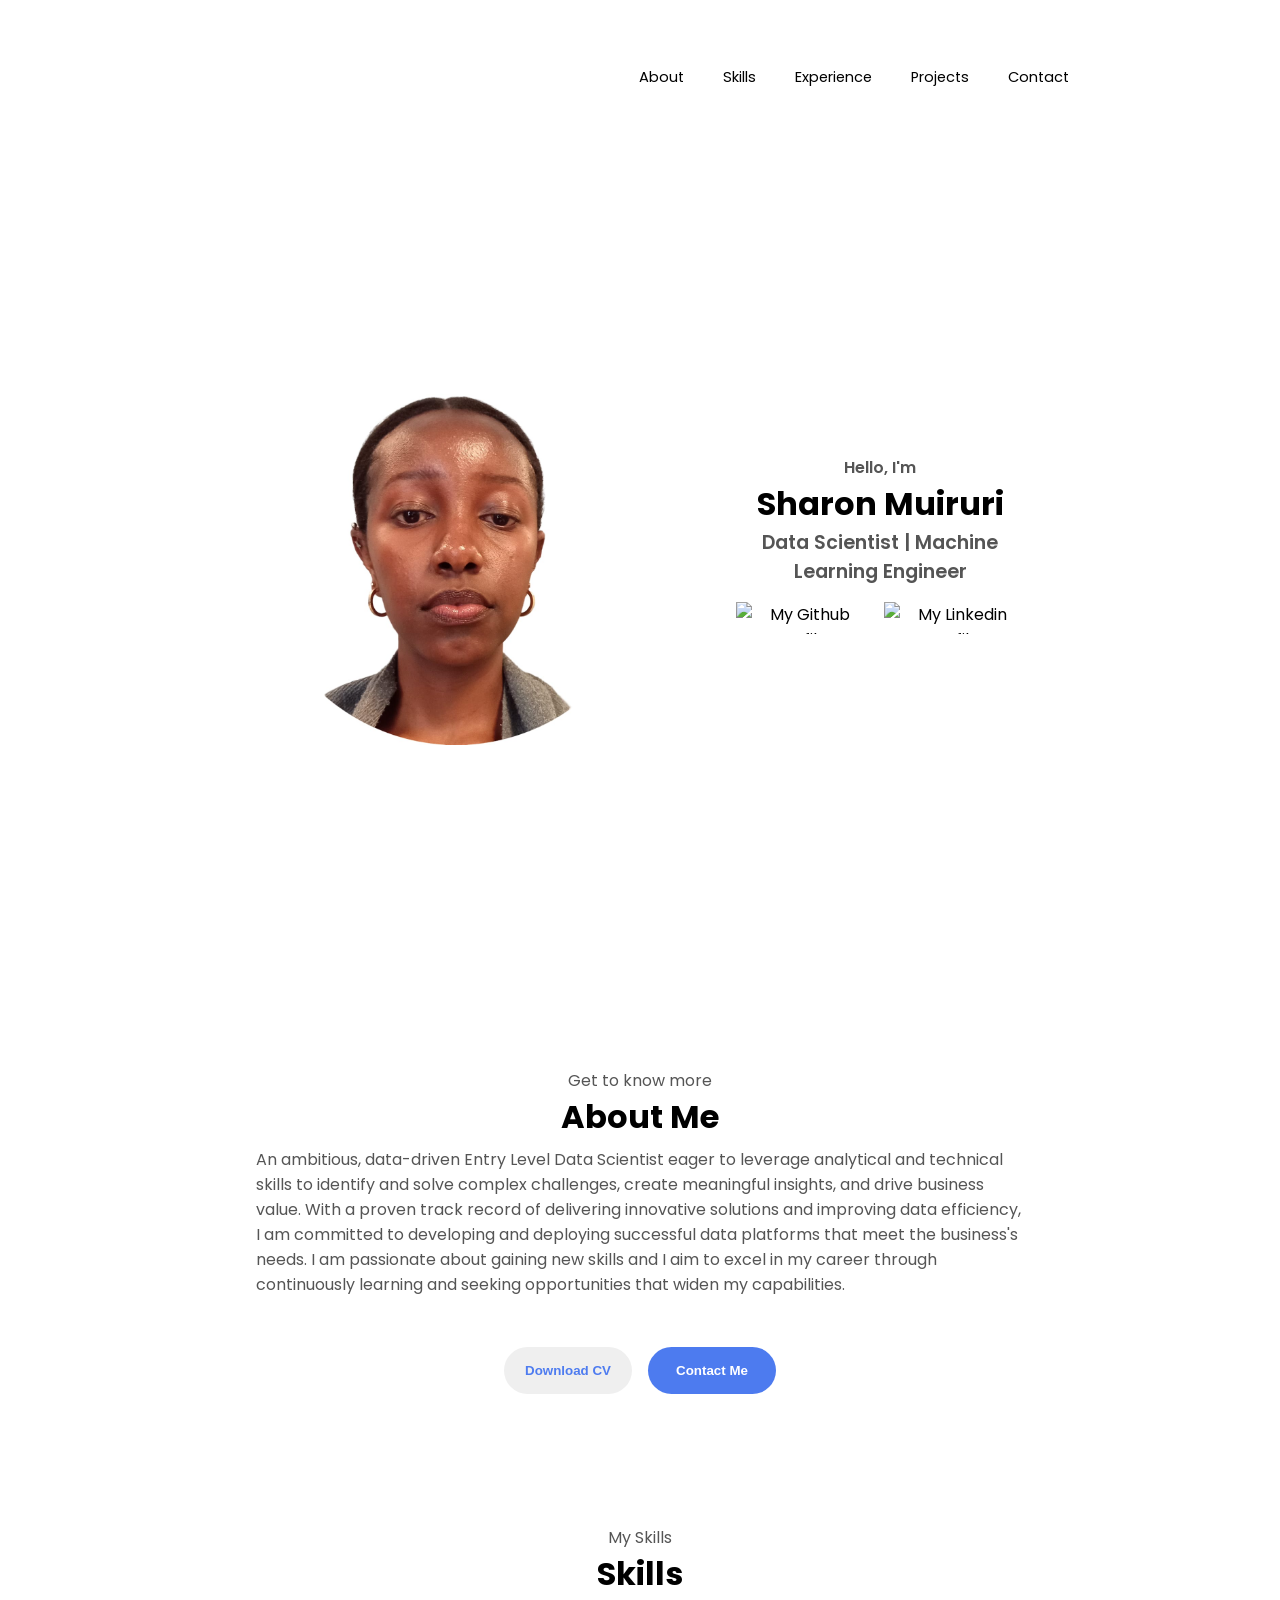
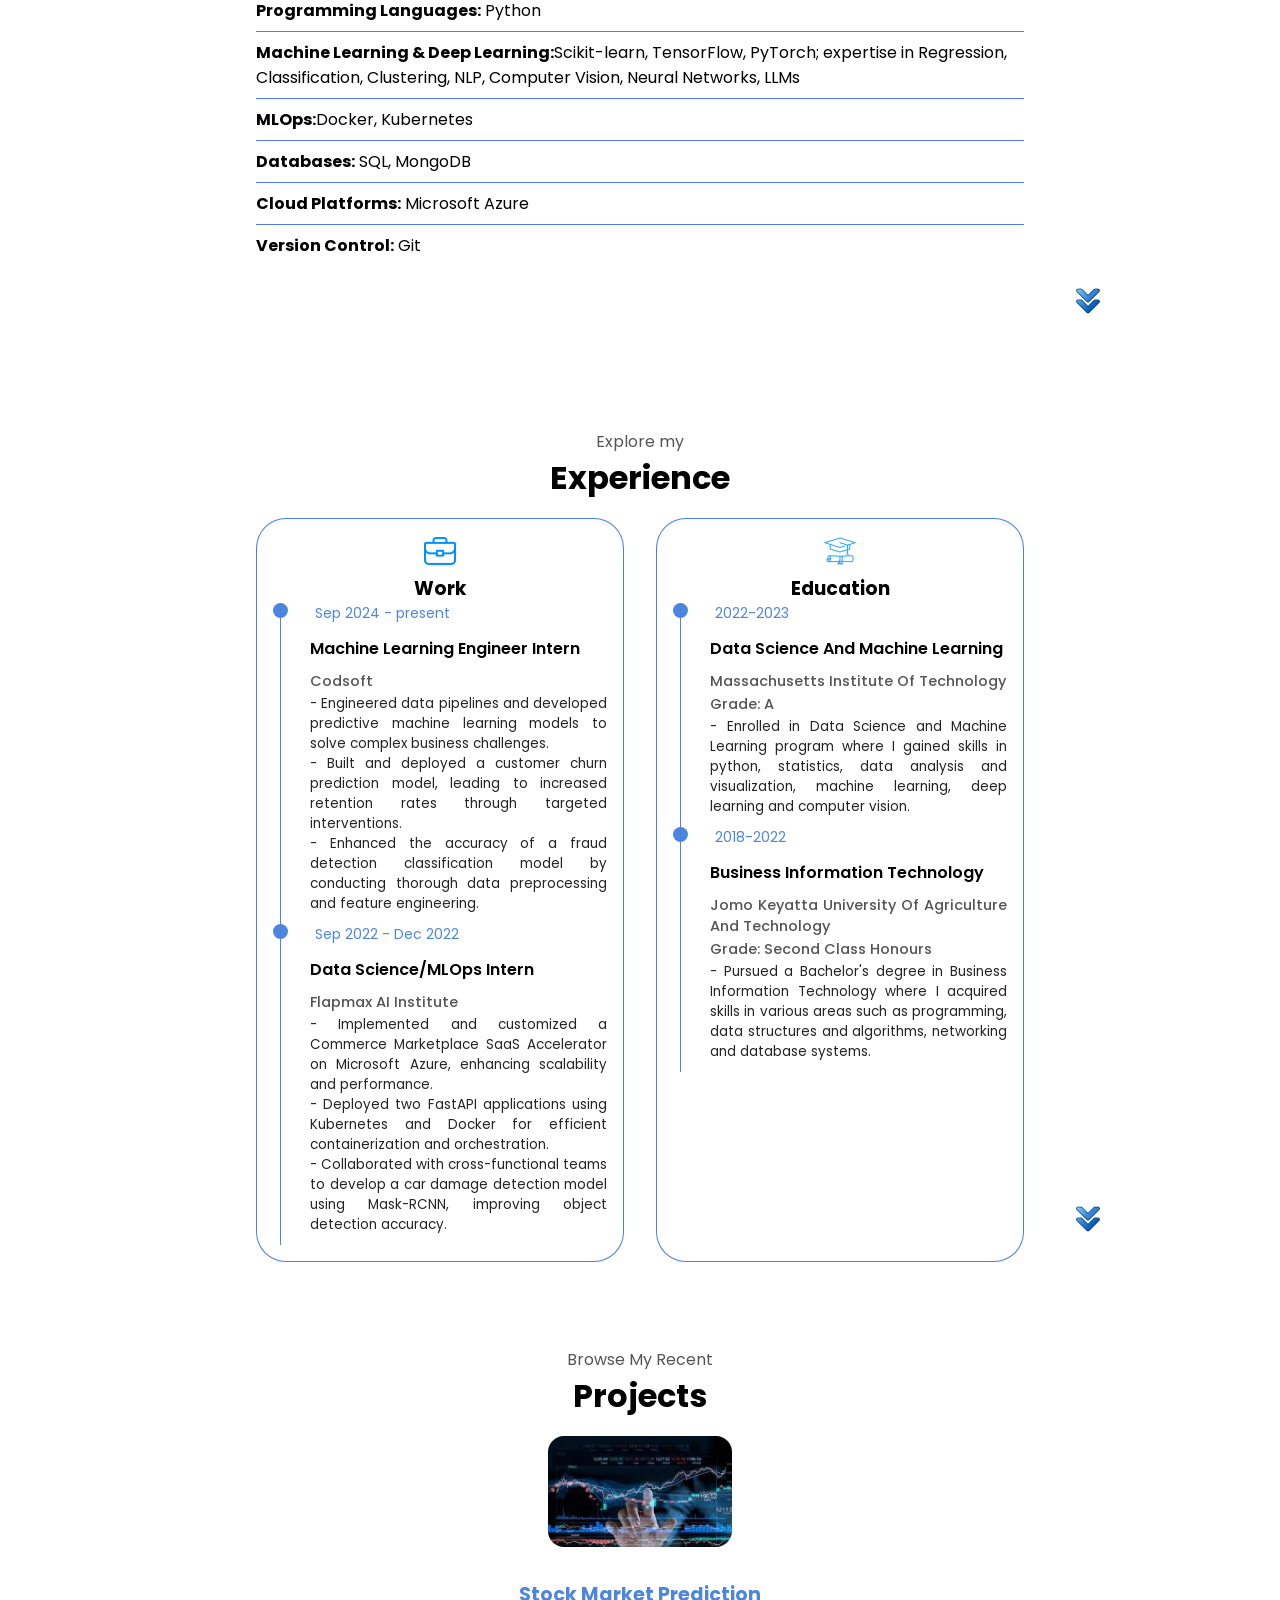
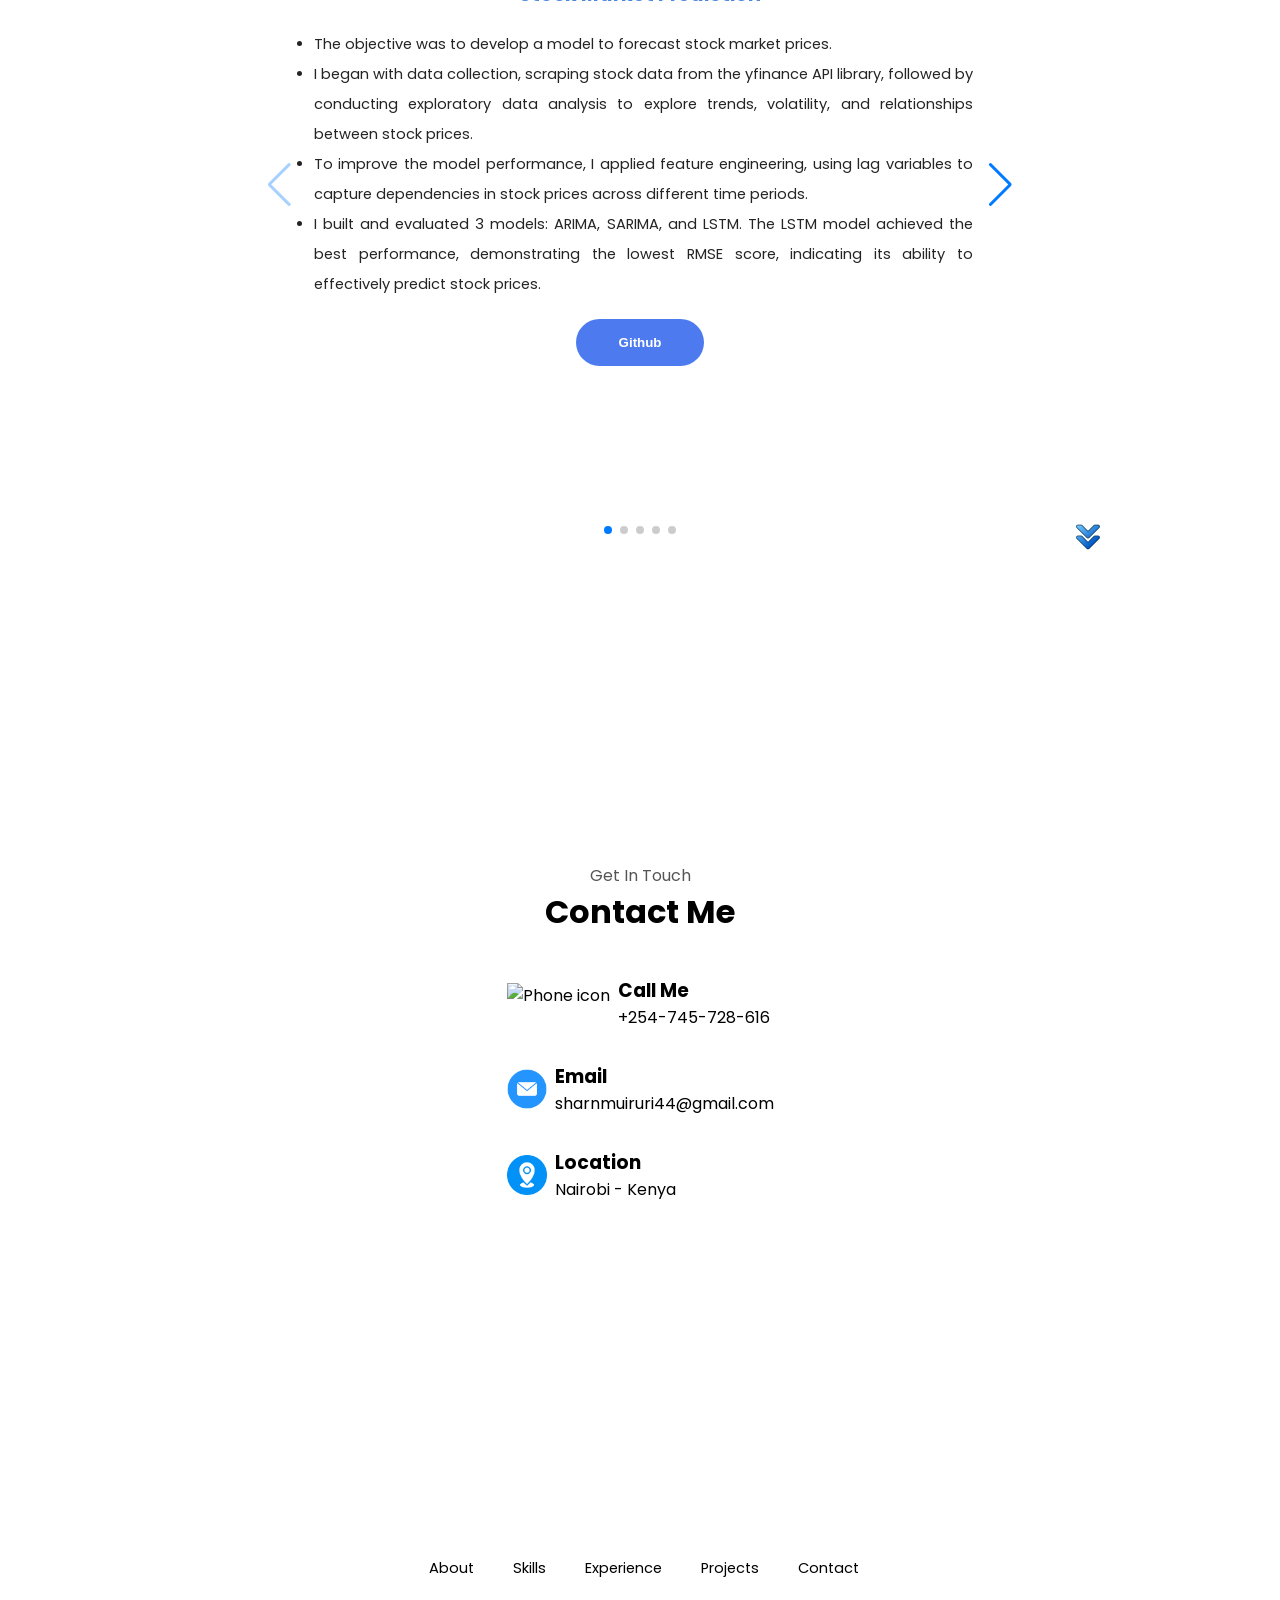
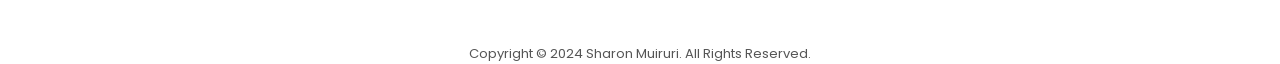
==== index.html @ 99e06bab "update index.html" ====
<!DOCTYPE html>
<html lang="en">
<head>
    <meta charset="UTF-8" />
    <meta http-equiv="X-UA-Compatible" content="IE=edge" />
    <meta name="viewport" content="width=device-width, initial-scale=1.0" />
    <title>Sharon's Portfolio Website</title>
    <link rel="stylesheet" href="css/style.css" />
    <link rel="stylesheet" href="css/mediaqueries.css" />
    <!-- Swiper css -->
    <link rel="stylesheet" href="https://cdn.jsdelivr.net/npm/swiper@11/swiper-bundle.min.css"/>

</head>
<body>

    <!-- DESKTOP NAV -->
    <nav id="desktop-nav">
        <div class="logo"></div>
        <div>
            <ul class="nav-links">
               <li><a href="#about">About</a></li>
               <li><a href="#skills">Skills</a></li>
               <li><a href="#experience">Experience</a></li>
               <li><a href="#projects">Projects</a></li>
               <li><a href="#contact">Contact</a></li>
            </ul>
        </div>
    </nav>

    <!-- HAMBURGER NAV -->
    <nav id="hamburger-nav">
        <div class="logo"></div>
        <div class="hamburger-menu">
            <div class="hamburger-icon" onclick="toggleMenu()">
                <span></span>
                <span></span>
                <span></span>
            </div>
            <div class="menu-links">
                <li><a href="#about" onclick="toggleMenu()">About</a></li>
               <li><a href="#skills" onclick="toggleMenu()">Skills</a></li>
               <li><a href="#experience" onclick="toggleMenu()">Experience</a></li>
               <li><a href="#projects" onclick="toggleMenu()">Projects</a></li>
               <li><a href="#contact" onclick="toggleMenu()">Contact</a></li>
            </div>
        </div>
    </nav>

    <!-- PROFILE SECTION -->
    <section id="profile">
        <div class="section__pic-container">
            <img src="./assets/profile3.jpeg" alt="Sharon Muiruri profile picture "/>
        </div>
        <div class="section__text">
            <p class="section__text__p1">Hello, I'm</p>
            <h1 class="title">Sharon Muiruri</h1>
            <p class="section__text__p2">Data Scientist | Machine Learning Engineer</p>
            <!-- <div class="btn-container">
                <button class="btn btn-color-2"
                 onclick="window.open('./assets/Sharon Muiruri CV.pdf')">
                Download CV
                </button>
                <button class="btn btn-color-1"
                onclick="location.href='./#contact'">
                Contact Me
                </button> -->
            <!-- </div> -->
            <div id="socials-container">
                <img
                src="./assets/github3.png" alt="My Github Profile"
                class="icon"
                onclick="location.href='https://github.com/swariara'"/>
                <img
                src="./assets/linkedin3.png" alt="My Linkedin Profile"
                class="icon"
                onclick="location.href='https://linkedin.com/in/sharon-muiruri'"/>
            </div>
        </div>

    </section>

    <!-- ABOUT SECTION -->
    <section id="about">
        <p class="section__text__p1">Get to know more</p>
        <h1 class="title">About Me</h1>
        <div class="section-container">
            <div class="about-details-container"> 
                    <div class="text-container">
                       <p>
                        An ambitious, data-driven Entry Level Data Scientist eager to leverage analytical and technical skills to identify and solve complex challenges, create meaningful insights, and drive business value. With a proven track record of delivering innovative solutions and improving data efficiency, I am committed to developing and deploying successful data platforms that meet the business's needs. I am passionate about gaining new skills and I aim to excel in my career through continuously learning and seeking opportunities that widen my capabilities.
                       </p>
                    </div>
                    <br>
                    <br>
                    <div class="btn-container">
                        <button class="btn btn-color-2"
                         onclick="window.open('./assets/Sharon Muiruri Resume.pdf')">
                        Download CV
                        </button>
                        <button class="btn btn-color-1"
                        onclick="location.href='./#contact'">
                        Contact Me
                        </button>  
                </div>
            </div>  
        </div>       
    </section>
    <br>

    <!-- SKILLS SECTION -->
    <section id="skills">
        <p class="section__text__p1">My Skills</p>
        <h1 class="title">Skills</h1>
        <div class="skills container">
              <div class="row skills-content">
                <div class="col-lg-6">
                  <span class="skill"><b>Programming Languages:</b> Python</span>
                  <hr>
                  <span class="skill"><b>Machine Learning & Deep Learning:</b>Scikit-learn, TensorFlow, PyTorch; expertise in Regression, Classification, Clustering, NLP, Computer Vision, Neural Networks, LLMs</span>
                  <hr>
                  <span class="skill"><b>MLOps:</b>Docker, Kubernetes</span>
                  <hr>
                  <span class="skill"><b>Databases:</b> SQL, MongoDB</span>
                  <hr>
                  <span class="skill"><b>Cloud Platforms:</b> Microsoft Azure</span>
                  <hr>
                  <span class="skill"><b>Version Control:</b> Git</span>
                </div>
              </div>
          </div>
          <img src="./assets/arrow.png" alt="Arrow Icon" class="icon arrow" onclick="location.href='./#experience'"/>
    </section>

    <!-- EXPERIENCE SECTION -->
    <section id="experience">
        <p class="section__text__p1">Explore my</p>
        <h1 class="title">Experience</h1>
        <div class="experience-details-container">
            <div class="about-containers">
                  <!-- EXPERIENCE -->
                <div class="details-container">
                    <img src="./assets/experience.png" alt="Experience icon" class="icon"/>
                    <h3>Work<h3>
                        <div class="timeline">
                            <!-- timeline item -->
                            <div class="timeline-item">
                                <div class="circle-dot"></div>
                                <h3 class="timeline-date">
                                    <i class="fa fa-calendar"></i>Sep 2024 - present
                                </h3>
                                <h4 class="timeline-title">Machine Learning Engineer Intern</h4>
                                <h4 class="timeline__subtitle">Codsoft</h4>    
                                <p class="timeline-text">
                                    - Engineered data pipelines and developed predictive machine learning models to solve complex business challenges. <br>
                                    - Built and deployed a customer churn prediction model, leading to increased retention rates through targeted interventions. <br> 
                                    - Enhanced the accuracy of a fraud detection classification model by conducting thorough data preprocessing and feature engineering.
                                </p>
                            </div>
                        </div> 
                        <div class="timeline">
                            <!-- timeline item -->
                            <div class="timeline-item">
                                <div class="circle-dot"></div>
                                <h3 class="timeline-date">
                                    <i class="fa fa-calendar"></i>Sep 2022 - Dec 2022
                                </h3>
                                <h4 class="timeline-title">Data Science/MLOps Intern</h4>
                                <h4 class="timeline__subtitle">Flapmax AI Institute</h4>
                                <p class="timeline-text">
                                    - Implemented and customized a Commerce Marketplace SaaS Accelerator on Microsoft Azure, enhancing scalability and performance. <br>
                                    - Deployed two FastAPI applications using Kubernetes and Docker for efficient containerization and orchestration. <br>
                                    - Collaborated with cross-functional teams to develop a car damage detection model using Mask-RCNN, improving object detection accuracy.
                                </p>
                            </div>
                        </div>    
                    </div>  

                        <!-- EDUCATION -->
                    <div class="details-container">
                        <img src="./assets/education.png" alt="Education icon" class="icon"/>
                        <h3>Education</h3>
                        <div class="timeline">
                           <!-- timeline item -->
                            <div class="timeline-item">
                                <div class="circle-dot"></div>
                                <h3 class="timeline-date">
                                    <i class="fa fa-calendar"></i>2022-2023
                                </h3>
                                <h4 class="timeline-title">Data Science and Machine Learning</h4>
                                <h4 class="timeline__subtitle">Massachusetts Institute of Technology</h4>
                                <h4 class="timeline__subtitle">Grade: A</h4>
                                <p class="timeline-text">
                                   - Enrolled in Data Science and Machine Learning program where I gained skills in python, statistics, data analysis and visualization, machine learning, deep learning and computer vision.                                                               
                                </p>
                            </div>
                            <!-- timeline item -->
                           <div class="timeline-item">
                               <div class="circle-dot"></div>
                               <h3 class="timeline-date">
                                   <i class="fa fa-calendar"></i>2018-2022
                               </h3>
                               <h4 class="timeline-title">Business Information Technology</h4>
                               <h4 class="timeline__subtitle">Jomo Keyatta University of Agriculture and Technology</h4>
                               <h4 class="timeline__subtitle">Grade: Second Class Honours</h4>
                               <p class="timeline-text">
                                  - Pursued a Bachelor's degree in Business Information Technology where I acquired skills in various areas such as programming, data structures and algorithms, networking and database systems.                                         
                               </p>
                           </div>           
                       </div>
                   </div>
               </div>
        <img src="./assets/arrow.png" alt="Arrow Icon" class="icon arrow" onclick="location.href='./#projects'"/>
    </section>

    <!-- PROJECTS SECTION -->
    <section id="projects">
        <p class="section__text__p1">Browse My Recent</p>
        <h1 class="title">Projects</h1>
        <!-- Swiper -->
        <div class="swiper mySwiper">
            <div class="swiper-wrapper">
                <!-- Project 1 Slide -->
                <div class="swiper-slide">
                    <img src="./assets/project-1.jpeg" alt="Stock Market Prediction" class="project-img"/>
                    <h2 class="project-title">Stock Market Prediction</h2>
                    <ul class="padd-15">
                        <li>The objective was to develop a model to forecast stock market prices.</li>
                        <li>I began with data collection, scraping stock data from the yfinance API library, followed by conducting exploratory data analysis to explore trends, volatility, and relationships between stock prices.</li>
                        <li>To improve the model performance, I applied feature engineering, using lag variables to capture dependencies in stock prices across different time periods.</li>
                        <li>I built and evaluated 3 models: ARIMA, SARIMA, and LSTM. The LSTM model achieved the best performance, demonstrating the lowest RMSE score, indicating its ability to effectively predict stock prices.</li>
                    </ul>
                    
                    <div class="btn-container">
                        <button class="btn btn-color-1 project-btn" onclick="location.href='https://github.com/swariara/stock-market-forecasting'">Github</button>
                    </div>
                </div>

                <!-- Project 2 Slide -->
                <div class="swiper-slide">
                    <img src="./assets/project-2.jpeg" alt="Credit Card Default Prediction" class="project-img"/>
                    <h2 class="project-title">Credit Card Default Prediction</h2>
                    <ul class="padd-15">
                        <li>I developed a predictive model aimed at identifying customers likely to default on credit card payments, enabling the company to mitigate financial risks and enhance credit decision-making.</li>
                        <li>I cleaned, analyzed and preprocessed the data, then implemented SMOTE to balance the dataset and ensure robust model performance. </li>
                        <li>Built and evaluated five classification models: Logistic Regression, Decision Trees, Random Forest, XGBoost and Gradient Boosting, with Random Forest achieving the highest ROC AUC score.</li>
                        <li>The model not only improved the company's ability to proactively manage credit risk but also enhanced its ability to tailor customer outreach and optimize collection strategies.</li>
                    </ul>
                    
                    <div class="btn-container">
                        <button class="btn btn-color-1 project-btn" onclick="location.href='https://github.com/swariara/credit-card-default-prediction'">Github</button>
                    </div>
                </div>

                <!-- Project 3 Slide -->
                <div class="swiper-slide">
                    <img src="./assets/project-5.jpg" alt="Customer Reviews Analysis" class="project-img"/>
                    <h2 class="project-title">Customer Reviews Analysis</h2>
                    <ul class="padd-15">
                        <li>The aim of the project was to analyze reviews provided by British Airways customers and present insights that would influence decisions and make a tangible impact on the business.</li>
                        <li>I scraped the data from Skytrax then cleaned it, and conducted extensive analysis to understand the customers' feelings, needs and feedback. </li>
                        <li>Performed sentiment analysis and built a wordcloud to provide some insight into the content of the reviews.</li>
                        
                    </ul>
                    
                    <div class="btn-container">
                        <button class="btn btn-color-1 project-btn" onclick="location.href='https://github.com/swariara/BA-customer-reviews-analysis'">Github</button>
                        <button class="btn btn-color-1 powerpoint-btn" onclick="location.href='https://docs.google.com/presentation/d/1-ZDQMtWtkRu_gdx8vNp76J1edsoAXMWO/edit?usp=sharing&ouid=105911493654513342346&rtpof=true&sd=true'">Powerpoint</button>    
                    </div>
                </div>
    
                <!-- Project 4 Slide -->
                <div class="swiper-slide">
                    <img src="./assets/project-3.jpg" alt="Store Sales Forecasting" class="project-img"/>
                    <h2 class="project-title">Store Sales Forecasting</h2>
                    <ul class="padd-15">
                        <li>I developed a predictive model to forecast six weeks of daily sales for 1,115 Rossmann stores, providing the company with actionable insights for inventory management and sales optimization. </li>
                        <li>Leveraging Python libraries such as scikit-learn and pandas, I conducted comprehensive data analysis and modeling.</li>
                        <li>The data was preprocessed by imputing missing values and addressing outliers through Z-score treatment to enhance model accuracy.</li>
                        <li>I built and evaluated 4 regression models: Linear Regression, Stochastic Gradient Descent, Decision Trees, and Random Forest.The Random Forest model delivered the best performance</li>
                    </ul>
                    
                    <div class="btn-container">
                        <button class="btn btn-color-1 project-btn" onclick="location.href='https://github.com/swariara/store_sales_forecasting'">Github</button>
                    </div>
                </div>

                <!-- Project 5 Slide -->
                <div class="swiper-slide">
                    <img src="./assets/project-4.jpg" alt="Hotel Booking Cancellation Prediction" class="project-img"/>
                    <h2 class="project-title">Hotel Booking Cancellation Prediction</h2>
                    <ul class="padd-15">
                        <li>The objective of this project was to develop a predictive model to identify hotel bookings likely to be canceled in advance, enabling the formulation of more effective and profitable cancellation and refund policies.</li>
                        <li>I performed univariate and bivariate analysis to identify key factors influencing booking cancellations.</li>
                        <li>Built  and evaluated 4 classification models: Logistic Regression, Support Vector Machine, Decision Trees and Random Forest.The best performing model was the Random Forest with an accuracy score of 90%.</li>
                    </ul>
                  
                    <div class="btn-container">
                        <button class="btn btn-color-1 project-btn" onclick="location.href='https://github.com/swariara/hotel-booking-cancellation-prediction'">Github</button>
                    </div>
                </div>

            </div>
    
            <!-- Swiper Controls -->
            <div class="swiper-button-next"></div>
            <div class="swiper-button-prev"></div>
            <div class="swiper-pagination"></div>
        </div>
        <img src="./assets/arrow.png" alt="Arrow Icon" class="icon arrow" onclick="location.href='./#contact'"/>
    </section>
    

    <!-- CONTACT SECTION -->
    <section id="contact">
        <p class="section__text__p1">Get In Touch</p>
        <h1 class="title">Contact Me</h1>
        <div class="contact-info-upper-container">
            <div class="contact-info-container">
               <img src="./assets/phone3.png" 
               alt="Phone icon" 
               class="icon contact-icon"
               />
               
             <div>
                <h3 class="contact__title">Call Me</h3>
                <span class="contact__subtitle">+254-745-728-616</span>
            </div>
            </div>
            <div class="contact-info-container">
               <img src="./assets/email3.png" 
               alt="Email icon" 
               class="icon contact-icon"
               />
               <div>
                    <h3 class="contact__title">Email</h3>
                    <p><a href="mailto:sharnmuiruri44@gmail.com">sharnmuiruri44@gmail.com</a></p>
                </div>
            </div>
            <div class="contact-info-container">
               <img src="./assets/location3.png" 
               alt="Location icon" 
               class="icon contact-icon"
               />
               
             <div>
                <h3 class="contact__title">Location</h3>
                <span class="contact__subtitle">Nairobi - Kenya</span>
                </div>
            </div>

        </div>


    </section>
    <footer>
        <nav>
          <div class="nav-links-container">
            <ul class="nav-links">
                <li><a href="#about">About</a></li>
                <li><a href="#skills">Skills</a></li>
                <li><a href="#experience">Experience</a></li>
                <li><a href="#projects">Projects</a></li>
                <li><a href="#contact">Contact</a></li>
             </ul>
          </div>  
        </nav>
        <p>Copyright &#169; 2024 Sharon Muiruri. All Rights Reserved.</p>
    </footer>

    <!-- Swiper JS -->
    <script src="https://cdn.jsdelivr.net/npm/swiper@11/swiper-bundle.min.js"></script>

    <!-- Initialize Swiper -->
    <script>
        var swiper = new Swiper(".mySwiper", {
        cssMode: true,
        navigation: {
            nextEl: ".swiper-button-next",
            prevEl: ".swiper-button-prev",
        },
        pagination: {
            el: ".swiper-pagination",
        },
        mousewheel: true,
        keyboard: true,
        });
    </script>
    </body>
</html>
---- css/style.css ----
/* GENERAL */


@import url('https://fonts.googleapis.com/css2?family=Poppins:wght@300;400;500;600&display=swap');


*{
   box-sizing: border-box;
   margin: 0;
   padding: 0;
}

body {
    font-family: "Poppins", sans-serif;
    background-color: rgb(255, 255, 255);
}

html {
    scroll-behavior: smooth;
}

p{
   color: rgb(85,85,85); 
}

/* TRANSITION */

a,
.btn{
    transition: all 300ms ease;
}

/* DESKTOP NAV*/

nav,
.nav-links{
    display: flex;
}

nav{
    justify-content: space-around;
    align-items: center;
    height: 17vh;
}

.nav-links{
    gap: 2rem;
    list-style: none;
    font-size: 1.0rem;
}

a {
    color: black;
    text-decoration: none;
    text-decoration-color: white;
}

a:hover {
    color: rgba(70, 118, 239, 0.955);
    text-decoration: underline;
    text-underline-offset: 1rem;
    text-decoration-color: rgb(181, 181, 181);
}

.logo{
    font-size: 2rem;
}

logo:hover {
    cursor: default;
}

/*HAMBURGER MENU*/

#hamburger-nav {
    display: none;
}

.hamburger-menu {
    position: relative;
    display: inline-block;
}

.hamburger-icon {
    display: flex;
    flex-direction: column;
    justify-content: space-between;
    height: 24px;
    width: 30px;
    cursor: pointer;
}

.hamburger-icon span {
    width: 100%;
    height: 2px;
    background-color: black;
    transition: all 0.3 ease-in-out;
}

.menu-links {
    position: absolute;
    top: 100%;
    right: 0;
    background-color: white;
    width: fit-content;
    max-height: 0;
    overflow: hidden;
    transition: all 0.3 ease-in-out;
}

.menu-links a {
    display: block;
    padding: 10px;
    text-align: center;
    font-size: 1.5rem;
    color: black;
    text-decoration: none;
    transition: all 0.3 ease-in-out;
}

.menu-links li {
    list-style: none;
}

.menu-links.open {
    max-height: 300px;
}

.hamburger-icon.open span:first-child {
    transform: rotate(45deg) translate(10px, 5px);
}

.hamburger-icon.open span:nth-child(2) {
    opacity: 0;
}

.hamburger-icon.open span:last-child {
    transform: rotate(-45deg) translate(10px, -5px);
}

.hamburger-icon span:first-child {
    transform: none;
}

.hamburger-icon span:first-child {
    opacity: 1;
}

.hamburger-icon span:first-child {
    transform: none;
}

/* SECTIONS */

section {
    padding-top: 8vh;
    height: 102vh;
    margin: 0 16rem;
    box-sizing: border-box;
    min-height: fit-content;
    /* max-width: 940px; */
    padding-bottom: 4vh;
}

.section-container {
    display: flex;
}

/* PROFILE SECTION*/

#profile {
    display: flex;
    justify-content: center;
    gap: 5rem;
    height: 80vh;
}

.section__pic-container {
    display: flex;
    height: 400px;
    width: 400px;
    margin: auto 0;
}

.section__text {
    align-self: center;
    text-align: center;
}

.section__text p {
    font-weight: 600;
}

.section__text__p1 {
    text-align: center;
}

.section__text__p2 {
    font-size: 1.2rem;
    margin-bottom: 1rem;
}

.title {
    font-size: 2rem;
    text-align: center;
}

#socials-container {
    display: flex;
    justify-content: center;
    margin-top: 1rem;
    gap: 1rem;
}

/* ICON */

.icon {
    cursor: pointer;
    height: 2rem;;
}

/* BUTTONS */

.btn-container {
    display: flex;
    justify-content: center;
    gap: 1rem;
}

.btn {
    font-weight: 600;
    transition: all 300ms ease;
    padding: 1rem;
    width: 8rem;
    border-radius: 2rem;
}

.btn-color-1, 
.btn-color-2 {
    border: rgba(70, 118, 239, 0.955);
}

.btn-color-1:hover, 
.btn-color-2:hover {
    cursor: pointer;
}

.btn-color-1, 
.btn-color-2:hover {
    background: rgba(70, 118, 239, 0.955);
    color: white;
}

.btn-color-1:hover {
    background: rgba(70, 118, 239, 0.955);   
}

.btn-color-2 {
    background: rgb(171, 207, 255) 0.1rem solid;
    color: rgba(70, 118, 239, 0.955);
    border-color: rgba(70, 118, 239, 0.955) 0.1rem solid;
}

.btn-color-2:hover {
    border: rgba(70, 118, 239, 0.955) 0.1rem solid;
}

.btn-container {
    gap: 1rem;
}

/* ABOUT SECTION*/

#about {
    position: relative;
    height: 48vh;
}

.about-containers {
    gap: 2rem;
    margin-bottom: 2rem;
    margin-top: 1rem;
}

.about-details-container {
    justify-content: center;
    flex-direction: column;
}

.about-containers, .about-details-container {
    display: flex;
}

.section-container {
    gap: 2rem;
    height: 100%;
}

.arrow{
  position: absolute;
  right: -5rem;
  bottom: 2.5rem;
}

.details-container{
  padding: 1rem;
  flex: 1;
  background: white;
  border-radius: 30px;
  border: rgba(70, 118, 239, 0.955) 0.1rem solid;
  border-color: rgba(70, 118, 239, 0.955);
  text-align: center;
  width: 500px;
}


.section-container{
  gap: 4rem;
  height: 80%;
}

/* SKILLS SECTION */
#skills{
  position: relative;
  height: 56vh;
}

hr{
  display: block;
  margin-block-start: 0.5em;
  margin-block-end: 0.5em;
  margin-inline-start: auto;
  margin-inline-end: auto;
  unicode-bidi: isolate;
  overflow: hidden;
  color:rgba(70, 118, 239, 0.955);
  border: 0;
  border-top: 1px solid;
  opacity: 100;
}




/* EXPERIENCE SECTION */

#experience {
  position: relative;
}

.experience-details-container {
  display: flex;
  justify-content: center;
  flex-direction: column;
}

.experience-sub-title{
  color: rgb(170, 204, 249);
  font-weight: 600;
  font-size: 1.75rem;
  margin-bottom: 2rem;

}
 
.article-container{
  display: flex;
  text-align: initial;
  flex-wrap: wrap;
  flex-direction: row;
  gap: 2.5rem;
  justify-content: space-around;
}

.article{
  display: flex;
  width: 10rem;
  justify-content: space-around;
  gap: 0rem;
}

article.icon{
  cursor: default;

}


.timeline{
  width: 100%;
  position: relative;
  text-align: justify;
}

.timeline-item{
  position: relative;
  padding-left: 37px;
  padding-bottom: 10px;
}

/* .timeline-:last-child{
  padding-bottom: 0;
} */

.timeline-item::before{
  content: "";
  width: 1px;
  position: absolute;
  height: 100%;
  left: 7px;
  top: 0;
  background-color: rgba(69, 129, 220, 0.955);
  text-align: left;
}

.circle-dot{
  position: absolute;
  left: 0;
  top: 0;
  height: 15px;
  width: 15px;
  border-radius: 50px;
  background-color: rgba(69, 129, 220, 0.955);
}

.timeline-date{
  font-weight: 400;
  font-size: 14px;
  margin-bottom: 12px;
  color: rgba(69, 129, 220, 0.955);
}

.timeline-date .fa{
  margin-right: 5px;
  justify-content: left;
}

.timeline-title{
  font-weight: 600;
  font-size: 16px;
  margin-bottom: 10px;
  text-transform: capitalize;
  color: black;
}
.timeline__subtitle{
  font-weight: 500;
  font-size: 14.5px;
  margin-bottom: 2px;
  text-transform: capitalize;
  color: rgb(85, 85, 85);
}

.timeline-text {
  line-height: 20px;
  text-align: justify;
  font-size: 13.5px;
  font-weight: 400;
  color:  #242424;
} 


/* SWIPER */
.swiper {
  width: 100%;
  height: 90%;
  padding: 20px;
  box-sizing: border-box;
  position: relative;
}

.swiper-slide {
  text-align: center;
  background: #fff;
  display: flex;
  flex-direction: column;
  justify-content: space-around;
  padding: 1rem;
  border-radius: 8px; 
}

.swiper-slide img {
  width: 25%; 
  height: auto;
  margin-bottom: 10px;
  border-radius: 1rem;
}

/* Swiper Navigation Buttons */
.swiper-button-next,
.swiper-button-prev {
  color: rgba(69, 129, 220, 0.955);
}

/* Pagination */
.swiper-pagination-bullet {
  background-color: rgba(69, 129, 220, 0.955);
}
/* PROJECTS SECTION */

#projects {
  position: relative;
}

.about-containers {
    gap: 2rem;
    margin-bottom: 1rem;
    margin-top: 1rem;
}
.color-container{
  border-color: rgba(70, 118, 239, 0.955);
  background: rgb(250,250,250);
}

.project-img{
  border-radius: 1rem;
  width: 50%;
  height: 50%;
}

/* Project Title */
.project-title {
  font-size: 24px;
  color: rgba(69, 129, 220, 0.955);
  margin: 1rem;
  margin-bottom: 10px;
  font-weight: bold;
  font-size: 1.2rem;
}

.project-btn{
  color: white;
  border-color: rgb(170, 204, 249);
}

.powerpoint-btn{
  color: white;
  border-color: rgb(170, 204, 249);
}


.powerpoint-btn:hover {
  border: rgba(70, 118, 239, 0.955) 0.1rem solid;
}



.padd-15 {
  padding-left: 15px;
  padding-right: 15px;
  margin: 20px;
  font-size: 16px;
  color: #242424;
  text-align: left;
  line-height: 1.6;
}

ul li{
    margin-left: 7px;
    text-align: justify;
    text-align-last: left;
    font-weight: 400;

}

li{
    line-height: 30px;
    font-size: .915rem;
    text-align: left;
    text-align-last: left;
}


/* CONTACT SECTION*/
#contact{
  display: flex;
  justify-content: center;
  flex-direction: column;
  height: 98vh;

}

.contact-info-upper-container{
  display: grid;
  justify-content: center;
  border-radius: 2rem;
  border: rgba(70, 118, 239, 0.955);
  border-color: rgb(170, 204, 249);
  background: white;
  margin: 1rem auto;
  padding: 0.5rem;
}

.contact-info-container{
  display: flex;
  align-items: center;
  /* justify-content: center; */
  gap: 0.5rem;
  margin: 1rem;
}

.contact-icon{
  cursor: default;
  height: 2.5rem;
}

/* FOOTER SECTION*/

footer{
  height: 10vh;
  padding-top: 1rem;
}

footer p{
  text-align: center;
  font-size: .815rem;
}
---- css/mediaqueries.css ----
@media screen and (max-width: 1400px) {
    #profile{
        height:83vh;
        margin-bottom: 6rem;
    }

    .about_containers{
        flex-wrap: wrap;
    }
}


@media screen and (max-width: 1200px) {
    #desktop-nav {
        display: none;
    }
    #hamburger-nav {
        display: flex;
    }
    #experience, .experience-details-container {
        margin-top: 2rem;
    }
    #profile, .section-container {
        display: block;
    }
    .arrow{
        display: none;
    }
    section,
    .section-container{
        height: fit-content;
    }
    section {
        margin: 0 5%;
    }
    .section__pic-container {
        width: 275px;
        height: 275px;
        margin: 0 auto 2rem;
    }
    .about-containers{
        margin-top: 0;
    }
}

@media screen and (max-width: 768px) {
    #contact {
    /* footer{ */
        height: 40vh;
    }
    #profile {
        height: 83vh;
        margin-bottom: 0;
        
    }
    /* .details-container {
        display: flex;
        flex-direction: column;
        align-items: flex-start;
        
    } */
    .details-container {
        display: flex;
        flex-direction: row; /* Default to row for larger screens */
        align-items: flex-start;
        gap: 1rem; /* Optional: spacing between containers */
    }
    
    .details-container > div { /* Assuming each container is a div */
        flex: 1; /* Allow them to grow equally on larger screens */
        width: 100%; /* Ensure each container takes full width */
        margin-bottom: 1rem; /* Optional: spacing between stacked containers */
    }

    .details-container {
        flex-direction: column; /* Change to column for smaller screens */
       
    }
   
    article {
        font-size: 1rem;
    }

    footer nav {
        height: fit-content;
        margin-bottom: 2rem;
    }
    .about-containers, .contact-info-upper-container, .btn-container{
        flex-wrap: wrap;
    }
    .article-container {
        display: flex;
        text-align: initial;
        flex-wrap: wrap;
        flex-direction: row;
        gap: 2.5rem;
        justify-content: center;
        align-items: center; /* Center vertically if needed */
    }
    
    .article-container img {
        width: 200px; /* Adjust this value as needed */
        height: auto; /* Maintain aspect ratio */
        max-width: 100%; /* Ensure responsiveness */
    }
    .contact-info-container{
        margin: 0;
    }
    .contact-info-container p, .nav-links li a{
        font-size: 1rem;
    }
    .experience-sub-title{
        font-size: 1.25rem;
    }
    .logo {
        font-size: 1.5rem;
    }
    .nav-links {
        flex-direction: column;
        gap: 0.5rem;
        text-align: center;
    }
    .section__pic-container {
        width: auto;
        height: 60vw;
        justify-content: center;
    }
    .section__text__p2 {
        font-size: 1.25rem;
    }
    .title {
        font-size: 2rem;
    }
    .text-coontainer {
        text-align: justify;
    }
}
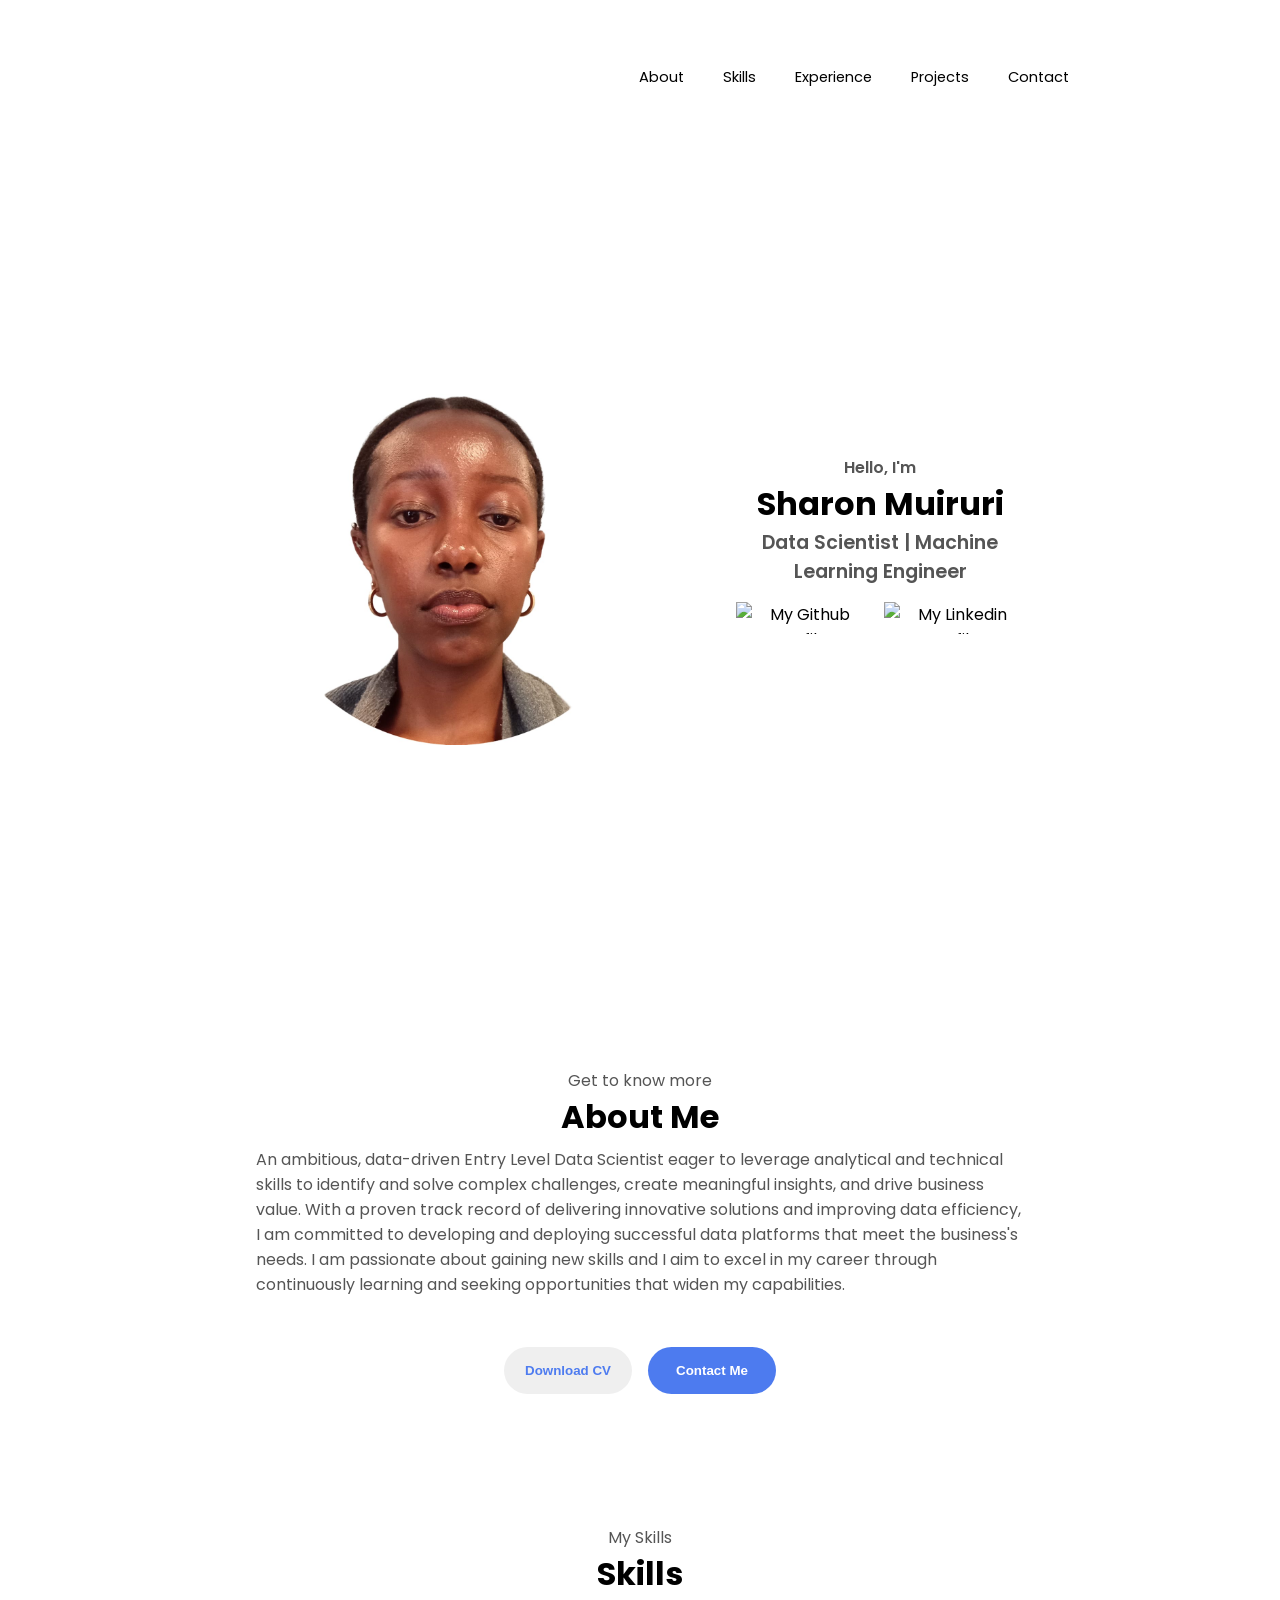
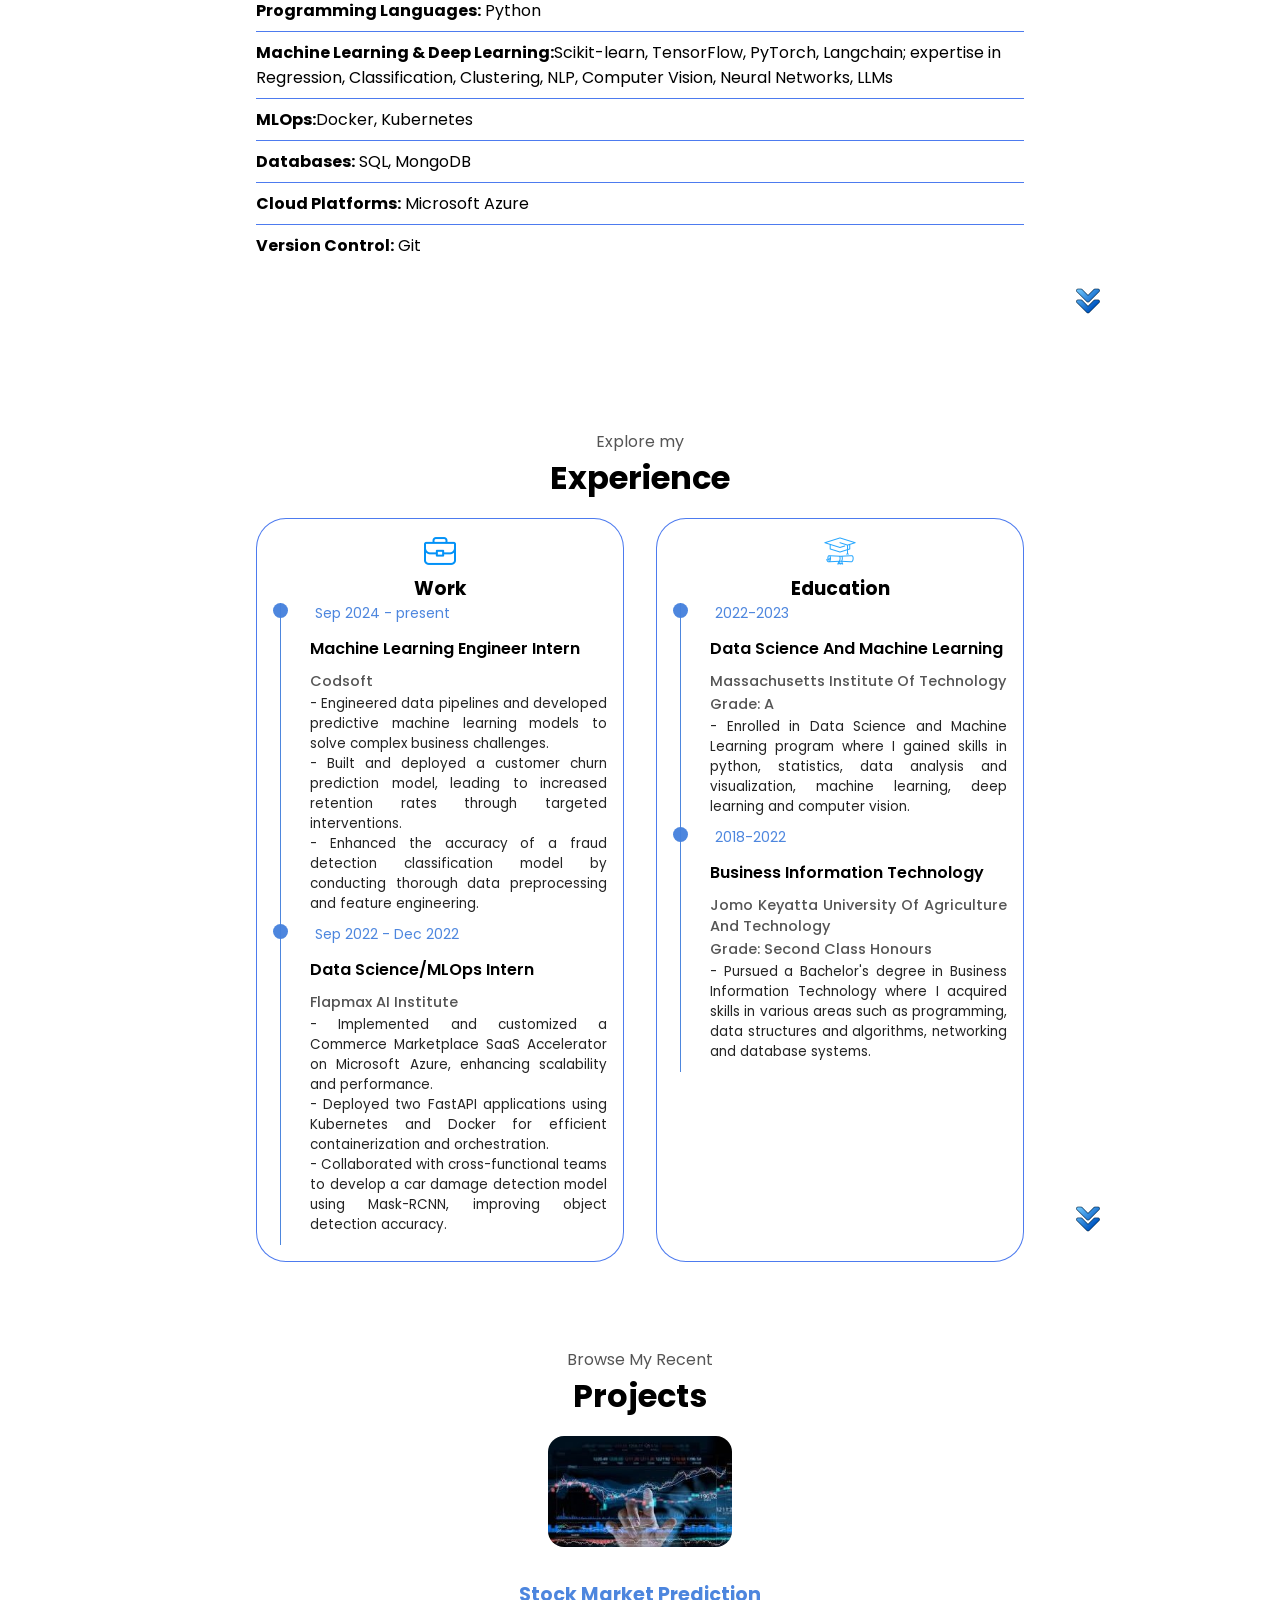
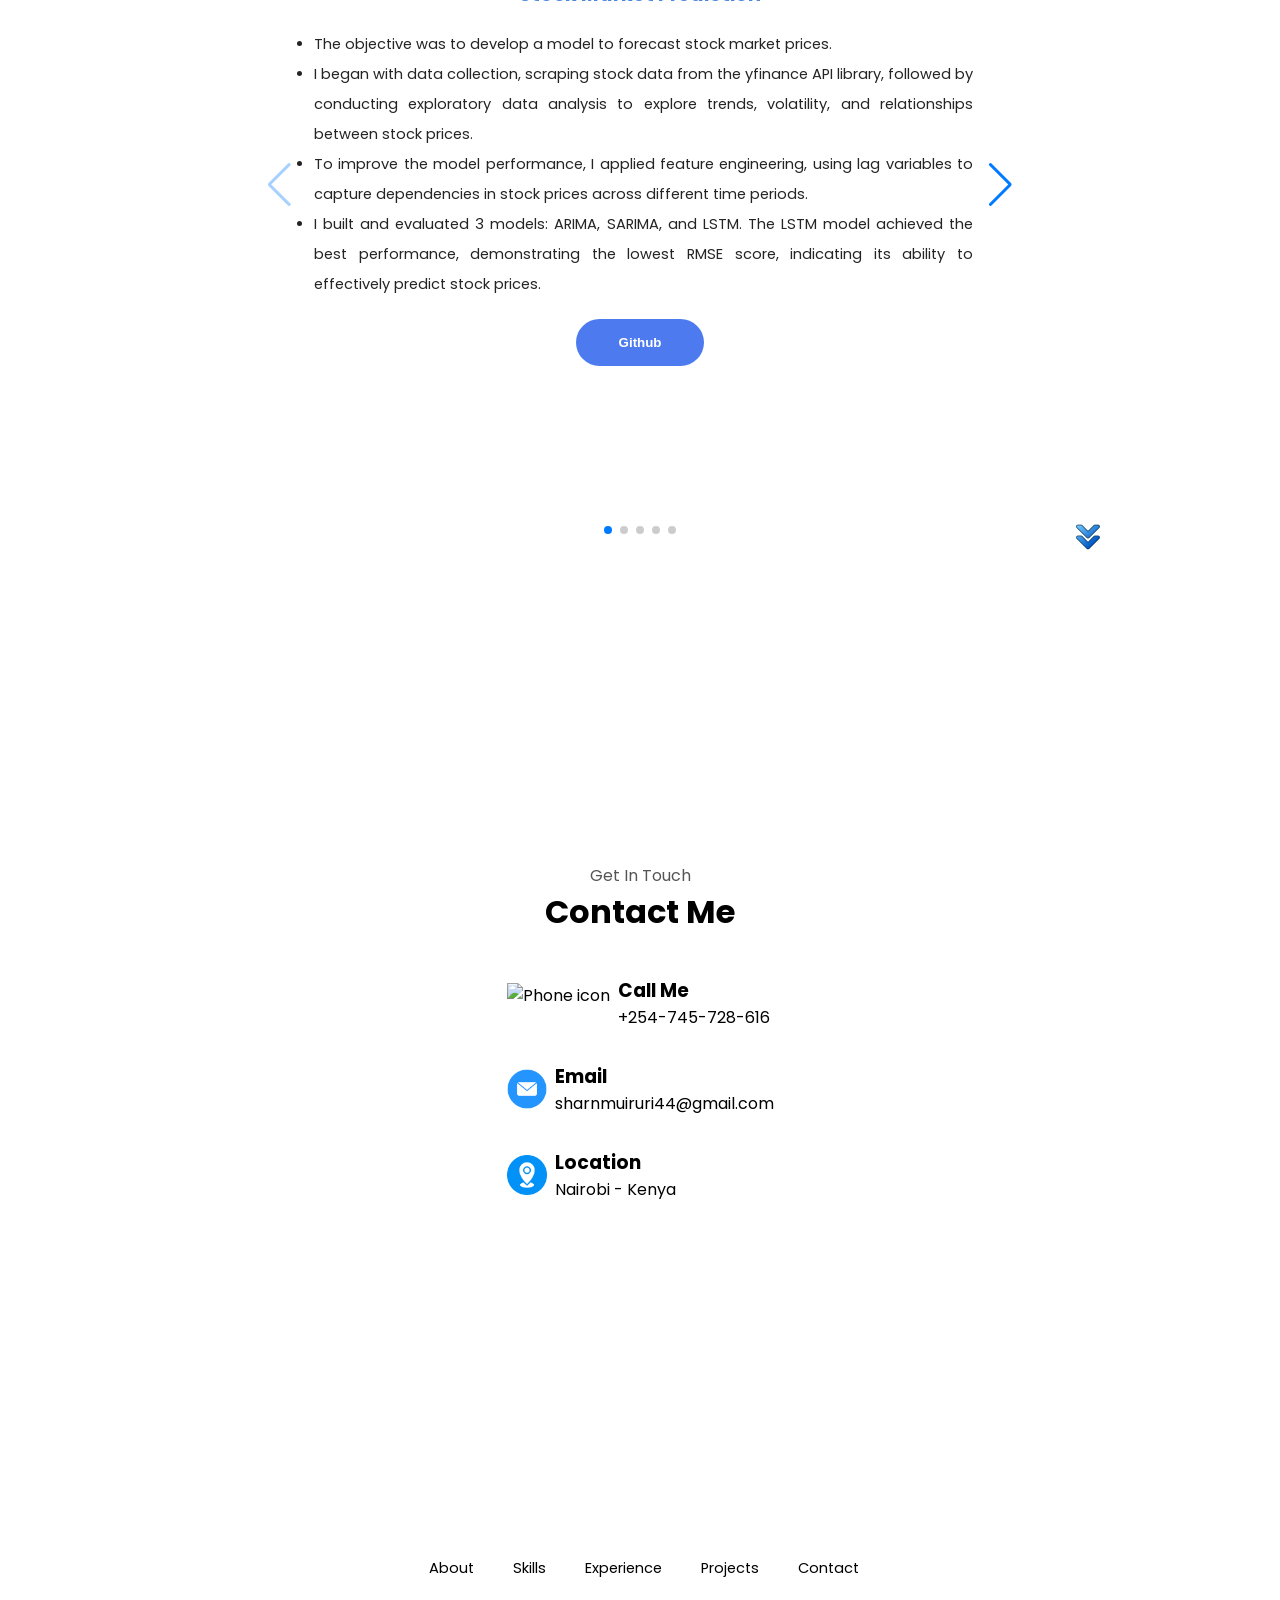
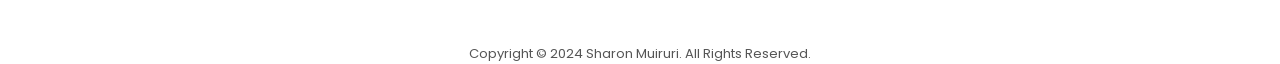
==== commit f1daa114: "Update index.html" ====
--- a/index.html
+++ b/index.html
@@ -116,7 +116,7 @@
                 <div class="col-lg-6">
                   <span class="skill"><b>Programming Languages:</b> Python</span>
                   <hr>
-                  <span class="skill"><b>Machine Learning & Deep Learning:</b>Scikit-learn, TensorFlow, PyTorch; expertise in Regression, Classification, Clustering, NLP, Computer Vision, Neural Networks, LLMs</span>
+                  <span class="skill"><b>Machine Learning & Deep Learning:</b>Scikit-learn, TensorFlow, PyTorch, Langchain; expertise in Regression, Classification, Clustering, NLP, Computer Vision, Neural Networks, LLMs</span>
                   <hr>
                   <span class="skill"><b>MLOps:</b>Docker, Kubernetes</span>
                   <hr>
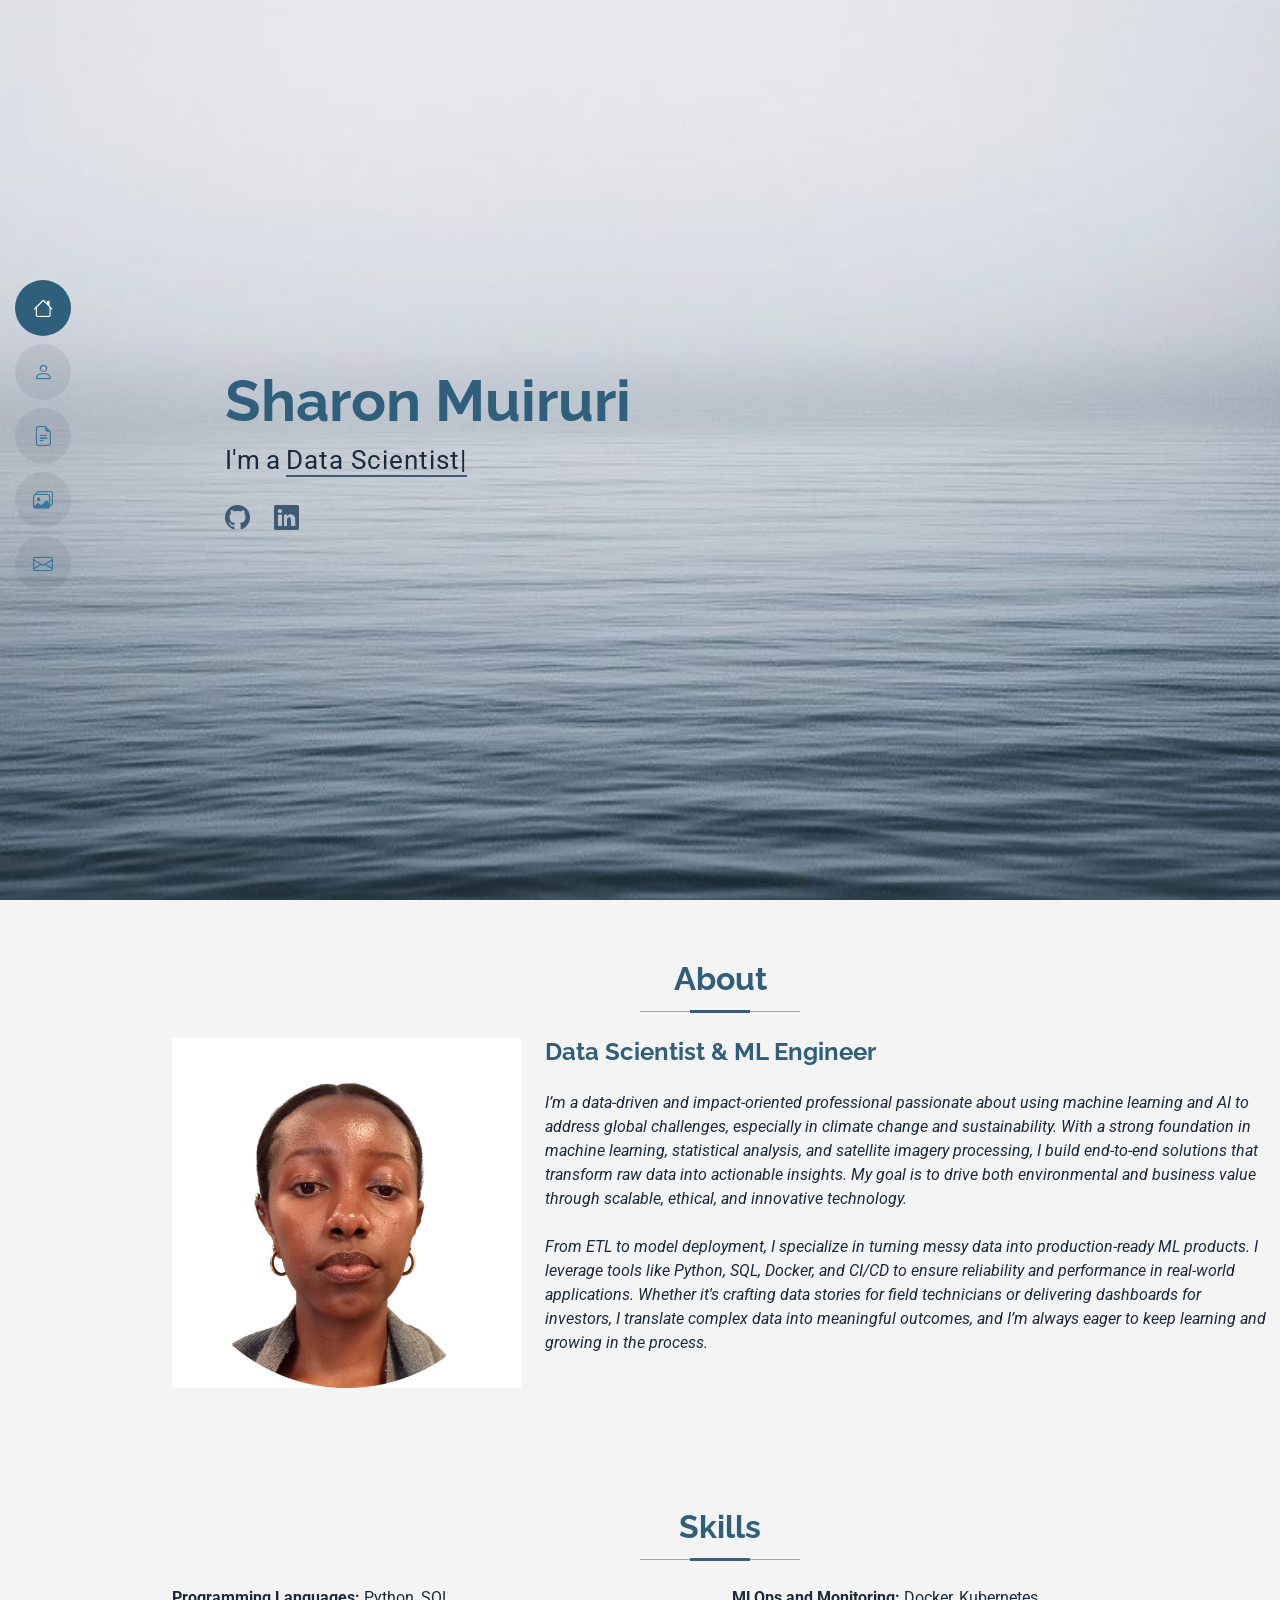
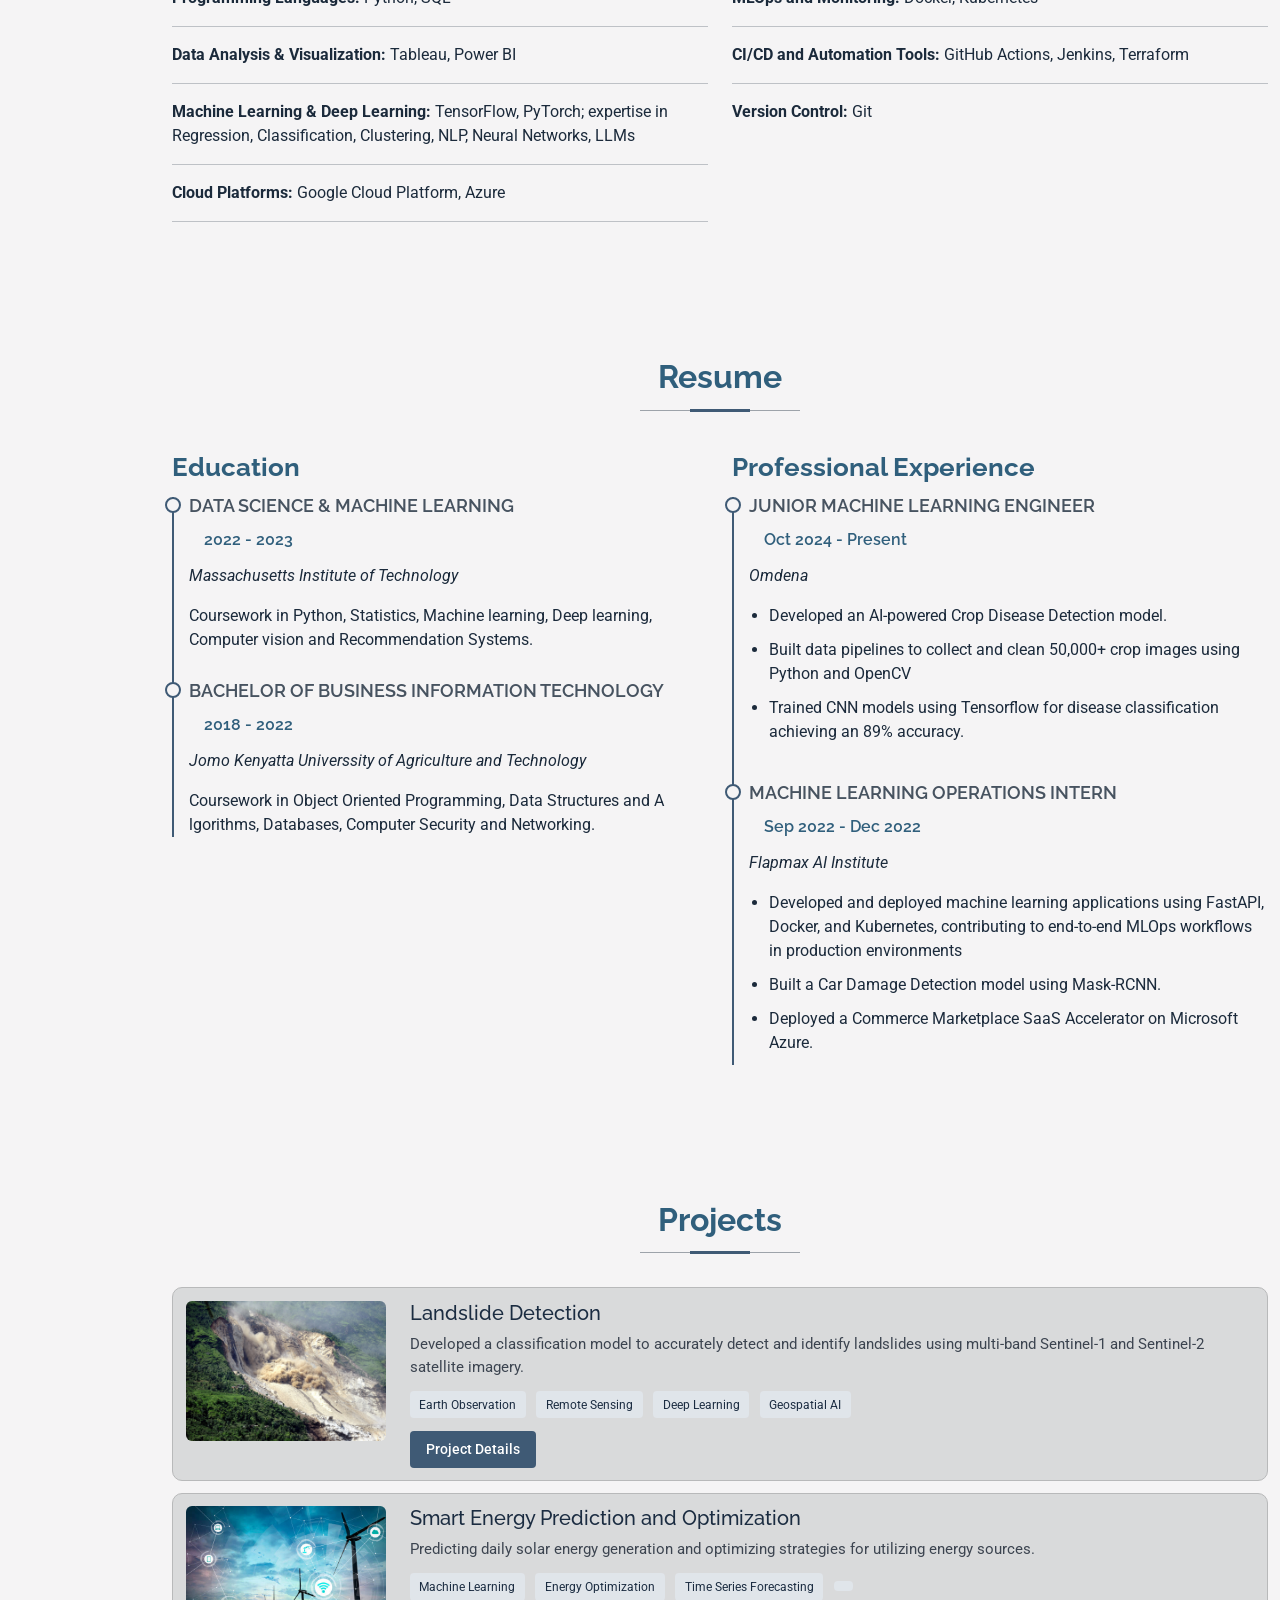
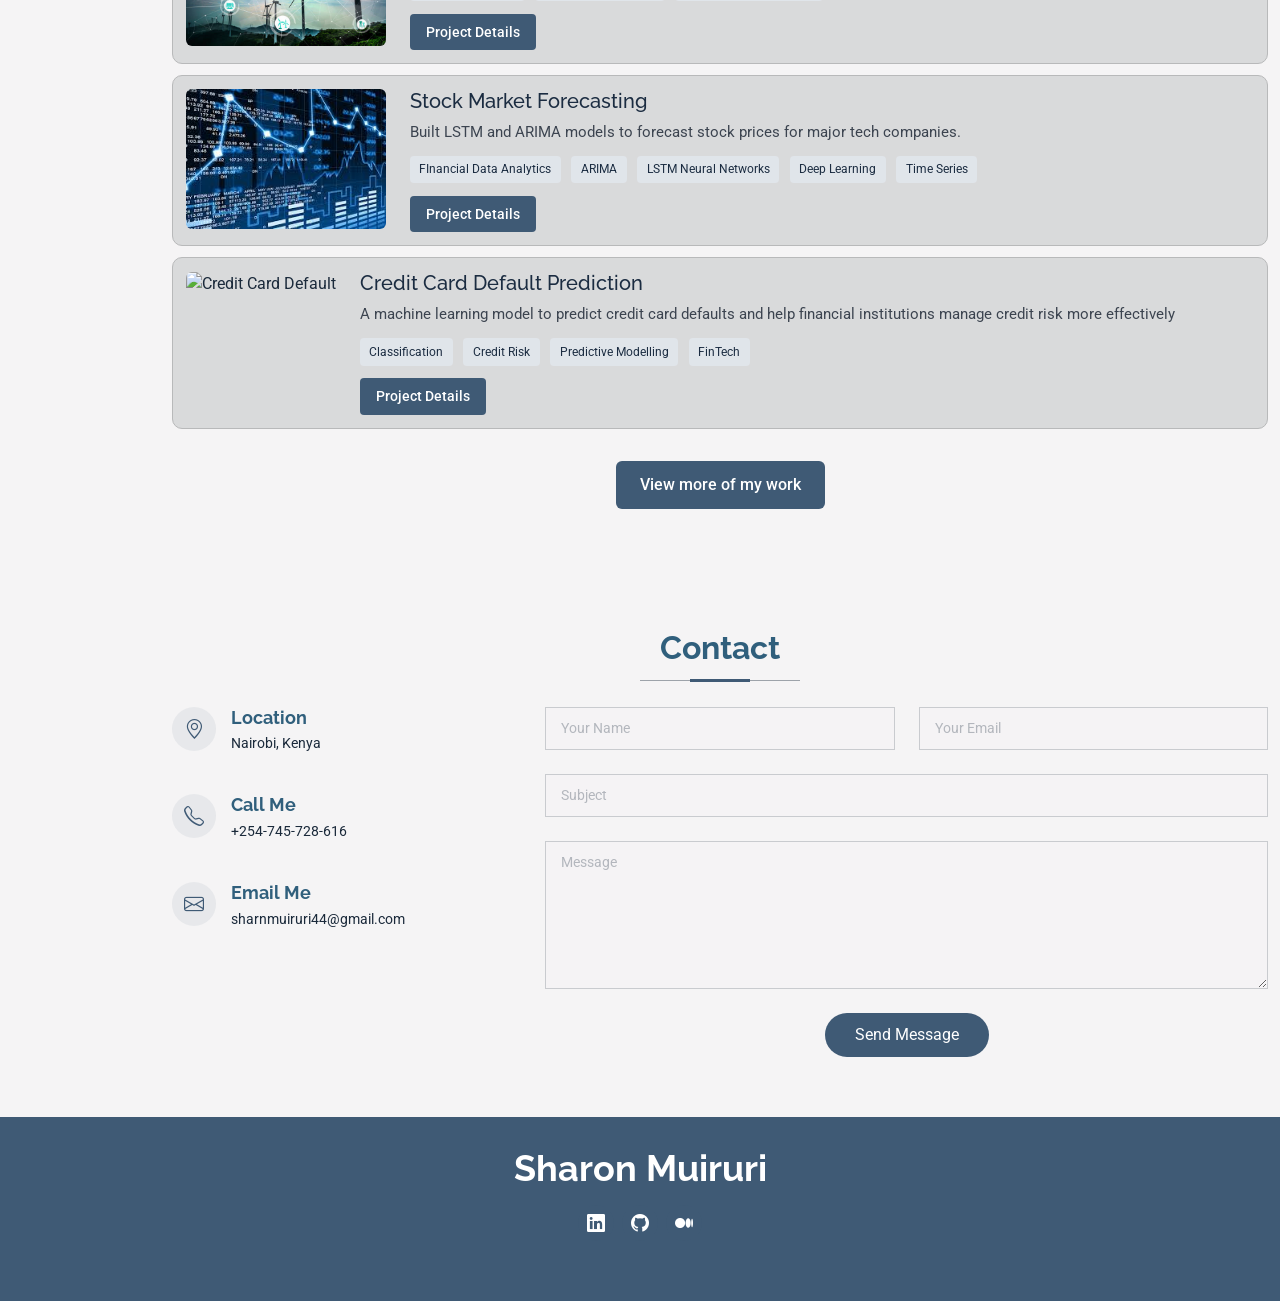
==== commit 7c13cb82: "update" ====
--- a/index.html
+++ b/index.html
@@ -1,390 +1,734 @@
 <!DOCTYPE html>
 <html lang="en">
+
 <head>
-    <meta charset="UTF-8" />
-    <meta http-equiv="X-UA-Compatible" content="IE=edge" />
-    <meta name="viewport" content="width=device-width, initial-scale=1.0" />
-    <title>Sharon's Portfolio Website</title>
-    <link rel="stylesheet" href="css/style.css" />
-    <link rel="stylesheet" href="css/mediaqueries.css" />
-    <!-- Swiper css -->
-    <link rel="stylesheet" href="https://cdn.jsdelivr.net/npm/swiper@11/swiper-bundle.min.css"/>
-
+  <meta charset="utf-8">
+  <meta content="width=device-width, initial-scale=1.0" name="viewport">
+  <title>Sharon M.</title>
+  <meta content="" name="description">
+  <meta content="" name="keywords">
+
+  <!-- Favicons -->
+  <link href="assets/img/favicon.png" rel="icon">
+  <link href="assets/img/apple-touch-icon.png" rel="apple-touch-icon">
+
+  <!-- Fonts -->
+  <link href="https://fonts.googleapis.com" rel="preconnect">
+  <link href="https://fonts.gstatic.com" rel="preconnect" crossorigin>
+  <link href="https://fonts.googleapis.com/css2?family=Roboto:ital,wght@0,100;0,300;0,400;0,500;0,700;0,900;1,100;1,300;1,400;1,500;1,700;1,900&family=Poppins:ital,wght@0,100;0,200;0,300;0,400;0,500;0,600;0,700;0,800;0,900;1,100;1,200;1,300;1,400;1,500;1,600;1,700;1,800;1,900&family=Raleway:ital,wght@0,100;0,200;0,300;0,400;0,500;0,600;0,700;0,800;0,900;1,100;1,200;1,300;1,400;1,500;1,600;1,700;1,800;1,900&display=swap" rel="stylesheet">
+
+  <!-- Vendor CSS Files -->
+  <link href="assets/vendor/bootstrap/css/bootstrap.min.css" rel="stylesheet">
+  <link href="assets/vendor/bootstrap-icons/bootstrap-icons.css" rel="stylesheet">
+  <link href="assets/vendor/aos/aos.css" rel="stylesheet">
+  <link href="assets/vendor/glightbox/css/glightbox.min.css" rel="stylesheet">
+  <link href="assets/vendor/swiper/swiper-bundle.min.css" rel="stylesheet">
+
+  <!-- Main CSS File -->
+  <link href="assets/css/main.css" rel="stylesheet">
+
+  <!-- =======================================================
+  * Template Name: MyResume
+  * Template URL: https://bootstrapmade.com/free-html-bootstrap-template-my-resume/
+  * Updated: Jun 29 2024 with Bootstrap v5.3.3
+  * Author: BootstrapMade.com
+  * License: https://bootstrapmade.com/license/
+  ======================================================== -->
 </head>
-<body>
-
-    <!-- DESKTOP NAV -->
-    <nav id="desktop-nav">
-        <div class="logo"></div>
-        <div>
-            <ul class="nav-links">
-               <li><a href="#about">About</a></li>
-               <li><a href="#skills">Skills</a></li>
-               <li><a href="#experience">Experience</a></li>
-               <li><a href="#projects">Projects</a></li>
-               <li><a href="#contact">Contact</a></li>
-            </ul>
-        </div>
+
+<body class="index-page">
+
+  <header id="header" class="header d-flex flex-column justify-content-center">
+
+    <i class="header-toggle d-xl-none bi bi-list"></i>
+
+    <nav id="navmenu" class="navmenu">
+      <ul>
+        <li><a href="#hero" class="active"><i class="bi bi-house navicon"></i><span>Home</span></a></li>
+        <li><a href="#about"><i class="bi bi-person navicon"></i><span>About</span></a></li>
+        <li><a href="#resume"><i class="bi bi-file-earmark-text navicon"></i><span>Resume</span></a></li>
+        <li><a href="#portfolio"><i class="bi bi-images navicon"></i><span>Portfolio</span></a></li>
+        <!-- <li><a href="#services"><i class="bi bi-hdd-stack navicon"></i><span>Blog</span></a></li> -->
+        <li><a href="#contact"><i class="bi bi-envelope navicon"></i><span>Contact</span></a></li>
+      </ul>
     </nav>
 
-    <!-- HAMBURGER NAV -->
-    <nav id="hamburger-nav">
-        <div class="logo"></div>
-        <div class="hamburger-menu">
-            <div class="hamburger-icon" onclick="toggleMenu()">
+  </header>
+
+  <main class="main">
+
+    <!-- Hero Section -->
+    <section id="hero" class="hero section">
+
+      <img src="assets/img/background1.jpg" alt="">
+
+      <div class="container" data-aos="zoom-out">
+        <div class="row justify-content-center">
+          <div class="col-lg-9">
+            <h2>Sharon Muiruri</h2>
+            <p>I'm a <span class="typed" data-typed-items="Data Scientist, Machine Learning Engineer">Data Scientist</span><span class="typed-cursor typed-cursor--blink" aria-hidden="true"></span></p>
+            <div class="social-links">
+              <a href="https://github.com/swariara"><i class="bi bi-github"></i></a>
+              <!-- <a href="https://medium.com/@smuiruri"><i class="bi bi-medium"></i></a> -->
+              <a href="http://linkedin.com/in/sharon-muiruri"><i class="bi bi-linkedin"></i></a>
+            </div>
+          </div>
+        </div>
+      </div>
+
+    </section>
+    <!-- /Hero Section -->
+
+    <!-- About Section -->
+    <section id="about" class="about section">
+
+      <!-- Section Title -->
+      <div class="container section-title" data-aos="fade-up">
+        <h2>About</h2>
+      </div>
+      <!-- End Section Title -->
+
+      <div class="container" data-aos="fade-up" data-aos-delay="100">
+
+        <div class="row gy-4 justify-content-center">
+          <div class="col-lg-4">
+            <img src="assets/img/profile3.jpeg" class="img-fluid" alt="">
+          </div>
+          <div class="col-lg-8 content">
+            <h2>Data Scientist &amp; ML Engineer</h2>
+            <p class="fst-italic py-3">
+              I’m a data-driven and impact-oriented professional passionate about using machine learning and AI to address global challenges, especially in climate change and sustainability. With a strong foundation in machine learning, statistical analysis, and satellite imagery processing, I build end-to-end solutions that transform raw data into actionable insights. My goal is to drive both environmental and business value through scalable, ethical, and innovative technology.
+            <br>
+            <br>
+            From ETL to model deployment, I specialize in turning messy data into production-ready ML products. I leverage tools like Python, SQL, Docker, and CI/CD to ensure reliability and performance in real-world applications. Whether it's crafting data stories for field technicians or delivering dashboards for investors, I translate complex data into meaningful outcomes, and I’m always eager to keep learning and growing in the process.
+            </p>
+          </div>
+        </div>
+
+      </div>
+
+    </section>
+    <!-- /About Section -->
+
+    <!-- Skills Section -->
+    <section id="skills" class="skills section">
+
+      <div class="container section-title" data-aos="fade-up">
+        <h2>Skills</h2>
+      </div>
+
+      <div class="container" data-aos="fade-up" data-aos-delay="100">
+        <div class="row skills-content">
+          <div class="col-lg-6">
+            <span class="skill"><b>Programming Languages:</b> Python, SQL</span>
+            <hr>
+            <span class="skill"><b>Data Analysis & Visualization:</b> Tableau, Power BI</span>
+            <hr>
+            <span class="skill"><b>Machine Learning & Deep Learning:</b> TensorFlow, PyTorch; expertise in Regression, Classification, Clustering, NLP, Neural Networks, LLMs</span>
+            <hr>
+            <span class="skill"><b>Cloud Platforms:</b> Google Cloud Platform, Azure</span>
+            <hr>
+          </div>
+      
+          <div class="col-lg-6">
+            <span class="skill"><b>MLOps and Monitoring:</b> Docker, Kubernetes</span>
+            <hr>
+            <span class="skill"><b>CI/CD and Automation Tools:</b> GitHub Actions, Jenkins, Terraform</span>
+            <hr>
+            <span class="skill"><b>Version Control:</b> Git</span>
+          </div>
+        </div>
+      </div>
+
+    </section>
+    <!-- /Skills Section -->
+
+    <!-- Resume Section -->
+    <section id="resume" class="resume section">
+
+      <!-- Section Title -->
+      <div class="container section-title" data-aos="fade-up">
+        <h2>Resume</h2>
+      </div>
+
+      <div class="container">
+
+        <div class="row">
+
+          <div class="col-lg-6" data-aos="fade-up" data-aos-delay="100">
+            
+            <h3 class="resume-title">Education</h3>
+            <div class="resume-item">
+              <h4>Data Science &amp; Machine Learning</h4>
+              <h5>2022 - 2023</h5>
+              <p><em>Massachusetts Institute of Technology</em></p>
+              <p>Coursework in Python, Statistics, Machine learning, Deep learning, Computer vision and Recommendation Systems.</p>
+            </div>
+
+            <div class="resume-item">
+              <h4>Bachelor of Business Information Technology</h4>
+              <h5>2018 - 2022</h5>
+              <p><em>Jomo Kenyatta Universsity of Agriculture and Technology</em></p>
+              <p>Coursework in Object Oriented Programming, Data Structures and A lgorithms, Databases, Computer Security and Networking. </p>
+            </div>
+
+          </div>
+
+          <div class="col-lg-6" data-aos="fade-up" data-aos-delay="200">
+            <h3 class="resume-title">Professional Experience</h3>
+
+            <div class="resume-item">
+              <h4>Junior Machine Learning Engineer</h4>
+              <h5>Oct 2024 - Present</h5>
+              <p><em>Omdena</em></p>
+             
+              <!-- <ul>
+                <li>Researched and contributed to open-source, impact-driven AI projects.</li>
+                <li>Conducted data preprocessing, feature engineering, model selection, and performance evaluation to build scalable and interpretable machine learning models.</li>
+                <li>Translated project goals and user needs into effective ML workflows, ensuring alignment between technical approaches and practical applications.</li>
+              </ul> -->
+              <ul>
+                <li>Developed an AI-powered Crop Disease Detection model.</li>
+                <li>Built data pipelines to collect and clean 50,000+ crop images using Python and OpenCV</li>
+                <li>Trained CNN models using Tensorflow for disease classification achieving an 89% accuracy.</li>
+              </ul>
+            </div>
+
+            <div class="resume-item">
+              <h4>Machine Learning Operations Intern</h4>
+              <h5>Sep 2022 - Dec 2022</h5>
+              <p><em>Flapmax AI Institute</em></p>
+              <ul>
+                <!-- <li>Conducted data cleaning, eda, and feature engineering to prepare datasets for machine learning models.</li> -->
+                <li>Developed and deployed machine learning applications using FastAPI, Docker, and Kubernetes, contributing to end-to-end MLOps workflows in production environments</li>
+                <li>Built a Car Damage Detection model using Mask-RCNN.</li>
+                <li>Deployed a Commerce Marketplace SaaS Accelerator on Microsoft Azure.</li>
+              </ul>
+            </div>
+
+          </div>
+
+        </div>
+
+      </div>
+
+    </section>
+    <!-- /Resume Section -->
+
+    <!-- /Portfolio Section -->
+    <section id="portfolio" class="portfolio section">
+      <div class="container section-title">
+        <h2>Projects</h2>
+      </div>
+
+      <!-- <ul class="portfolio-filters isotope-filters" data-aos="fade-up" data-aos-delay="100">
+        <li data-filter="*" class="filter-active">All</li>
+        <li data-filter=".finance">Finance</li>
+        <li data-filter=".health">Health</li>
+        <li data-filter=".climate">Climate</li>
+        <li data-filter=".energy">Energy</li>
+      </ul> -->
+
+      <div class="container">
+        <div class="portfolio-grid">
+
+          <!-- Project Card -->
+          <div class="portfolio-card">
+            <div class="portfolio-thumbnail">
+              <img src="assets/img/portfolio/project-6.jpg" alt="Landslide Detection">
+            </div>
+            <div class="portfolio-content">
+              <h3><a href="projects/landslide-detection.html">Landslide Detection</a></h3>
+              <p class="portfolio-description">Developed a classification model to accurately detect and identify landslides using multi-band Sentinel-1 and Sentinel-2 satellite imagery.</p>
+              <div class="portfolio-tags">
+                <span>Earth Observation</span>
+                <span>Remote Sensing</span>
+                <span>Deep Learning</span>
+                <span>Geospatial AI</span>
+              </div>
+              <a class="details-button" href="projects/landslide-detection.html"> Project Details</a>
+            </div>
+          </div>
+
+          <!-- Project Card -->
+          <div class="portfolio-card">
+            <div class="portfolio-thumbnail">
+              <img src="assets/img/portfolio/smart-energy-project.jpg" alt="Energy">
+            </div>
+            <div class="portfolio-content">
+              <h3><a href="projects/landslide-detection.html">Smart Energy Prediction and Optimization</a></h3>
+              <p class="portfolio-description">Predicting daily solar energy generation and optimizing strategies for utilizing energy sources.</p>
+              <div class="portfolio-tags">
+                <span>Machine Learning</span>
+                <span>Energy Optimization</span>
+                <span>Time Series Forecasting</span>
                 <span></span>
-                <span></span>
-                <span></span>
-            </div>
-            <div class="menu-links">
-                <li><a href="#about" onclick="toggleMenu()">About</a></li>
-               <li><a href="#skills" onclick="toggleMenu()">Skills</a></li>
-               <li><a href="#experience" onclick="toggleMenu()">Experience</a></li>
-               <li><a href="#projects" onclick="toggleMenu()">Projects</a></li>
-               <li><a href="#contact" onclick="toggleMenu()">Contact</a></li>
-            </div>
-        </div>
-    </nav>
-
-    <!-- PROFILE SECTION -->
-    <section id="profile">
-        <div class="section__pic-container">
-            <img src="./assets/profile3.jpeg" alt="Sharon Muiruri profile picture "/>
-        </div>
-        <div class="section__text">
-            <p class="section__text__p1">Hello, I'm</p>
-            <h1 class="title">Sharon Muiruri</h1>
-            <p class="section__text__p2">Data Scientist | Machine Learning Engineer</p>
-            <!-- <div class="btn-container">
-                <button class="btn btn-color-2"
-                 onclick="window.open('./assets/Sharon Muiruri CV.pdf')">
-                Download CV
-                </button>
-                <button class="btn btn-color-1"
-                onclick="location.href='./#contact'">
-                Contact Me
-                </button> -->
-            <!-- </div> -->
-            <div id="socials-container">
-                <img
-                src="./assets/github3.png" alt="My Github Profile"
-                class="icon"
-                onclick="location.href='https://github.com/swariara'"/>
-                <img
-                src="./assets/linkedin3.png" alt="My Linkedin Profile"
-                class="icon"
-                onclick="location.href='https://linkedin.com/in/sharon-muiruri'"/>
-            </div>
-        </div>
-
+              </div>
+              <a class="details-button" href="projects/energy-optimization.html"> Project Details</a>
+            </div>
+          </div>
+
+          <!-- Project Card -->
+          <div class="portfolio-card">
+            <div class="portfolio-thumbnail">
+              <img src="assets/img/portfolio/stock.jpg" alt="Stock Market">
+            </div>
+            <div class="portfolio-content">
+              <h3><a href="projects/stock-market.html">Stock Market Forecasting</a></h3>
+              <p class="portfolio-description">Built LSTM and ARIMA models to forecast stock prices for major tech companies.</p>
+              <div class="portfolio-tags">
+                <span>FInancial Data Analytics</span>
+                <span>ARIMA</span>
+                <span>LSTM Neural Networks</span>
+                <span>Deep Learning</span>
+                <span>Time Series</span>
+              </div>
+              <a class="details-button" href="projects/stock-market.html"> Project Details</a>
+            </div>
+          </div>
+
+          <!-- Project Card -->
+          <div class="portfolio-card">
+            <div class="portfolio-thumbnail">
+              <img src="assets/img/portfolio/project-2.jpg" alt="Credit Card Default">
+            </div>
+            <div class="portfolio-content">
+              <h3><a href="projects/credit_card-default.html">Credit Card Default Prediction</a></h3>
+              <p class="portfolio-description">A machine learning model to predict credit card defaults and help financial institutions manage credit risk more effectively</p>
+              <div class="portfolio-tags">
+                <span>Classification</span>
+                <span>Credit Risk</span>
+                <span>Predictive Modelling</span>
+                <span>FinTech</span>
+              </div>
+              <a class="details-button" href="projects/credit-card-default.html"> Project Details</a>
+            </div>
+          </div>
+
+          <!-- Project Card -->
+          <!-- <div class="portfolio-card">
+            <div class="portfolio-thumbnail">
+              <img src="assets/img/portfolio/project-1.jpeg" alt="Landslide Detection">
+            </div>
+            <div class="portfolio-content">
+              <h3><a href="projects/landslide-detection.html">Landslide Detection Using Sentinel-1 and CNN</a></h3>
+              <p class="portfolio-description">A deep learning model trained on SAR and optical imagery to classify landslide-prone zones.</p>
+              <div class="portfolio-tags">
+                <span>Earth Observation</span>
+                <span>Remote Sensing</span>
+                <span>Deep Learning</span>
+                <span>Computer Vision</span>
+              </div>
+              <a class="details-button" href="projects/landslide-detection.html"> Project Details</a>
+            </div>
+          </div>   -->
+
+        </div>
+        <div class="view-more-container">
+          <a href="https://github.com/swariara" target="_blank" class="view-more-button">
+            View more of my work
+          </a>
+        </div>
+
+      </div>
     </section>
-
-    <!-- ABOUT SECTION -->
-    <section id="about">
-        <p class="section__text__p1">Get to know more</p>
-        <h1 class="title">About Me</h1>
-        <div class="section-container">
-            <div class="about-details-container"> 
-                    <div class="text-container">
-                       <p>
-                        An ambitious, data-driven Entry Level Data Scientist eager to leverage analytical and technical skills to identify and solve complex challenges, create meaningful insights, and drive business value. With a proven track record of delivering innovative solutions and improving data efficiency, I am committed to developing and deploying successful data platforms that meet the business's needs. I am passionate about gaining new skills and I aim to excel in my career through continuously learning and seeking opportunities that widen my capabilities.
-                       </p>
+    <!-- Portfolio Section -->
+
+    <!-- Services Section -->
+    <!-- <section id="services" class="services section">
+      <div class="container section-title" data-aos="fade-up">
+        <h2>Services</h2>
+      </div>
+      <div class="container">
+        <div class="row gy-4">
+
+          <div class="col-lg-4 col-md-6" data-aos="fade-up" data-aos-delay="100">
+            <div class="service-item item-cyan position-relative">
+              <div class="icon">
+                <svg width="100" height="100" viewBox="0 0 600 600" xmlns="http://www.w3.org/2000/svg">
+                  <path stroke="none" stroke-width="0" fill="#f5f5f5" d="M300,521.0016835830174C376.1290562159157,517.8887921683347,466.0731472004068,529.7835943286574,510.70327084640275,468.03025145048787C554.3714126377745,407.6079735673963,508.03601936045806,328.9844924480964,491.2728898941984,256.3432110539036C474.5976632858925,184.082847569629,479.9380746630129,96.60480741107993,416.23090153303,58.64404602377083C348.86323505073057,18.502131276798302,261.93793281208167,40.57373210992963,193.5410806939664,78.93577620505333C130.42746243093433,114.334589627462,98.30271207620316,179.96522072025542,76.75703585869454,249.04625023123273C51.97151888228291,328.5150500222984,13.704378332031375,421.85034740162234,66.52175969318436,486.19268352777647C119.04800174914682,550.1803526380478,217.28368757567262,524.383925680826,300,521.0016835830174"></path>
+                </svg>
+                <i class="bi bi-activity"></i>
+              </div>
+              <a href="#" class="stretched-link">
+                <h3>Nesciunt Mete</h3>
+              </a>
+              <p>Provident nihil minus qui consequatur non omnis maiores. Eos accusantium minus dolores iure perferendis tempore et consequatur.</p>
+            </div>
+          </div>
+
+          <div class="col-lg-4 col-md-6" data-aos="fade-up" data-aos-delay="200">
+            <div class="service-item item-orange position-relative">
+              <div class="icon">
+                <svg width="100" height="100" viewBox="0 0 600 600" xmlns="http://www.w3.org/2000/svg">
+                  <path stroke="none" stroke-width="0" fill="#f5f5f5" d="M300,582.0697525312426C382.5290701553225,586.8405444964366,449.9789794690241,525.3245884688669,502.5850820975895,461.55621195738473C556.606425686781,396.0723002908107,615.8543463187945,314.28637112970534,586.6730223649479,234.56875336149918C558.9533121215079,158.8439757836574,454.9685369536778,164.00468322053177,381.49747125262974,130.76875717737553C312.15926192815925,99.40240125094834,248.97055460311594,18.661163978235184,179.8680185752513,50.54337015887873C110.5421016452524,82.52863877960104,119.82277516462835,180.83849132639028,109.12597500060166,256.43424936330496C100.08760227029461,320.3096726198365,92.17705696193138,384.0621239912766,124.79988738764834,439.7174275375508C164.83382741302287,508.01625554203684,220.96474134820875,577.5009287672846,300,582.0697525312426"></path>
+                </svg>
+                <i class="bi bi-broadcast"></i>
+              </div>
+              <a href="#" class="stretched-link">
+                <h3>Eosle Commodi</h3>
+              </a>
+              <p>Ut autem aut autem non a. Sint sint sit facilis nam iusto sint. Libero corrupti neque eum hic non ut nesciunt dolorem.</p>
+            </div>
+          </div>
+
+          <div class="col-lg-4 col-md-6" data-aos="fade-up" data-aos-delay="300">
+            <div class="service-item item-teal position-relative">
+              <div class="icon">
+                <svg width="100" height="100" viewBox="0 0 600 600" xmlns="http://www.w3.org/2000/svg">
+                  <path stroke="none" stroke-width="0" fill="#f5f5f5" d="M300,541.5067337569781C382.14930387511276,545.0595476570109,479.8736841581634,548.3450877840088,526.4010558755058,480.5488172755941C571.5218469581645,414.80211281144784,517.5187510058486,332.0715597781072,496.52539010469104,255.14436215662573C477.37192572678356,184.95920475031193,473.57363656557914,105.61284051026155,413.0603344069578,65.22779650032875C343.27470386102294,18.654635553484475,251.2091493199835,5.337323636656869,175.0934190732945,40.62881213300186C97.87086631185822,76.43348514350839,51.98124368387456,156.15599469081315,36.44837278890362,239.84606092416172C21.716077023791087,319.22268207091537,43.775223500013084,401.1760424656574,96.891909868211,461.97329694683043C147.22146801428983,519.5804099606455,223.5754009179313,538.201503339737,300,541.5067337569781"></path>
+                </svg>
+                <i class="bi bi-easel"></i>
+              </div>
+              <a href="#" class="stretched-link">
+                <h3>Ledo Markt</h3>
+              </a>
+              <p>Ut excepturi voluptatem nisi sed. Quidem fuga consequatur. Minus ea aut. Vel qui id voluptas adipisci eos earum corrupti.</p>
+            </div>
+          </div>
+
+          <div class="col-lg-4 col-md-6" data-aos="fade-up" data-aos-delay="400">
+            <div class="service-item item-red position-relative">
+              <div class="icon">
+                <svg width="100" height="100" viewBox="0 0 600 600" xmlns="http://www.w3.org/2000/svg">
+                  <path stroke="none" stroke-width="0" fill="#f5f5f5" d="M300,503.46388370962813C374.79870501325706,506.71871716319447,464.8034551963731,527.1746412648533,510.4981551193396,467.86667711651364C555.9287308511215,408.9015244558933,512.6030010748507,327.5744911775523,490.211057578863,256.5855673507754C471.097692560561,195.9906835881958,447.69079081568157,138.11976852964426,395.19560036434837,102.3242989838813C329.3053358748298,57.3949838291264,248.02791733380457,8.279543830951368,175.87071277845988,42.242879143198664C103.41431057327972,76.34704239035025,93.79494320519305,170.9812938413882,81.28167332365135,250.07896920659033C70.17666984294237,320.27484674793965,64.84698225790005,396.69656628748305,111.28512138212992,450.4950937839243C156.20124167950087,502.5303643271138,231.32542653798444,500.4755392045468,300,503.46388370962813"></path>
+                </svg>
+                <i class="bi bi-bounding-box-circles"></i>
+              </div>
+              <a href="#" class="stretched-link">
+                <h3>Asperiores Commodit</h3>
+              </a>
+              <p>Non et temporibus minus omnis sed dolor esse consequatur. Cupiditate sed error ea fuga sit provident adipisci neque.</p>
+              <a href="#" class="stretched-link"></a>
+            </div>
+          </div>
+
+          <div class="col-lg-4 col-md-6" data-aos="fade-up" data-aos-delay="500">
+            <div class="service-item item-indigo position-relative">
+              <div class="icon">
+                <svg width="100" height="100" viewBox="0 0 600 600" xmlns="http://www.w3.org/2000/svg">
+                  <path stroke="none" stroke-width="0" fill="#f5f5f5" d="M300,532.3542879108572C369.38199826031484,532.3153073249985,429.10787420159085,491.63046689027357,474.5244479745417,439.17860296908856C522.8885846962883,383.3225815378663,569.1668002868075,314.3205725914397,550.7432151929288,242.7694973846089C532.6665558377875,172.5657663291529,456.2379748765914,142.6223662098291,390.3689995646985,112.34683881706744C326.66090330228417,83.06452184765237,258.84405631176094,53.51806209861945,193.32584062364296,78.48882559362697C121.61183558270385,105.82097193414197,62.805066853699245,167.19869350419734,48.57481801355237,242.6138429142374C34.843463184063346,315.3850353017275,76.69343916112496,383.4422959591041,125.22947124332185,439.3748458443577C170.7312796277747,491.8107796887764,230.57421082200815,532.3932930995766,300,532.3542879108572"></path>
+                </svg>
+                <i class="bi bi-calendar4-week icon"></i>
+              </div>
+              <a href="#" class="stretched-link">
+                <h3>Velit Doloremque</h3>
+              </a>
+              <p>Cumque et suscipit saepe. Est maiores autem enim facilis ut aut ipsam corporis aut. Sed animi at autem alias eius labore.</p>
+              <a href="#" class="stretched-link"></a>
+            </div>
+          </div>
+
+          <div class="col-lg-4 col-md-6" data-aos="fade-up" data-aos-delay="600">
+            <div class="service-item item-pink position-relative">
+              <div class="icon">
+                <svg width="100" height="100" viewBox="0 0 600 600" xmlns="http://www.w3.org/2000/svg">
+                  <path stroke="none" stroke-width="0" fill="#f5f5f5" d="M300,566.797414625762C385.7384707136149,576.1784315230908,478.7894351017131,552.8928747891023,531.9192734346935,484.94944893311C584.6109503024035,417.5663521118492,582.489472248146,322.67544863468447,553.9536738515405,242.03673114598146C529.1557734026468,171.96086150256528,465.24506316201064,127.66468636344209,395.9583748389544,100.7403814666027C334.2173773831606,76.7482773500951,269.4350130405921,84.62216499799875,207.1952322260088,107.2889140133804C132.92018162631612,134.33871894543012,41.79353780512637,160.00259165414826,22.644507872594943,236.69541883565114C3.319112789854554,314.0945973066697,72.72355303640163,379.243833228382,124.04198916343866,440.3218312028393C172.9286146004772,498.5055451809895,224.45579914871206,558.5317968840102,300,566.797414625762"></path>
+                </svg>
+                <i class="bi bi-chat-square-text"></i>
+              </div>
+              <a href="#" class="stretched-link">
+                <h3>Dolori Architecto</h3>
+              </a>
+              <p>Hic molestias ea quibusdam eos. Fugiat enim doloremque aut neque non et debitis iure. Corrupti recusandae ducimus enim.</p>
+              <a href="#" class="stretched-link"></a>
+            </div>
+          </div>
+
+        </div>
+
+      </div>
+
+    </section> -->
+    <!-- /Services Section -->
+
+    <!-- Testimonials Section -->
+    <!-- <section id="testimonials" class="testimonials section">
+
+      
+      <div class="container section-title" data-aos="fade-up">
+        <h2>Testimonials</h2>
+        <p>Necessitatibus eius consequatur ex aliquid fuga eum quidem sint consectetur velit</p>
+      </div>
+      
+
+      <div class="container" data-aos="fade-up" data-aos-delay="100">
+
+        <div class="swiper init-swiper">
+          <script type="application/json" class="swiper-config">
+            {
+              "loop": true,
+              "speed": 600,
+              "autoplay": {
+                "delay": 5000
+              },
+              "slidesPerView": "auto",
+              "pagination": {
+                "el": ".swiper-pagination",
+                "type": "bullets",
+                "clickable": true
+              }
+            }
+          </script>
+          <div class="swiper-wrapper">
+
+            <div class="swiper-slide">
+              <div class="testimonial-item">
+                <div class="row gy-4 justify-content-center">
+                  <div class="col-lg-6">
+                    <div class="testimonial-content">
+                      <p>
+                        <i class="bi bi-quote quote-icon-left"></i>
+                        <span>Proin iaculis purus consequat sem cure digni ssim donec porttitora entum suscipit rhoncus. Accusantium quam, ultricies eget id, aliquam eget nibh et. Maecen aliquam, risus at semper.</span>
+                        <i class="bi bi-quote quote-icon-right"></i>
+                      </p>
+                      <h3>Saul Goodman</h3>
+                      <h4>Ceo &amp; Founder</h4>
+                      <div class="stars">
+                        <i class="bi bi-star-fill"></i><i class="bi bi-star-fill"></i><i class="bi bi-star-fill"></i><i class="bi bi-star-fill"></i><i class="bi bi-star-fill"></i>
+                      </div>
                     </div>
-                    <br>
-                    <br>
-                    <div class="btn-container">
-                        <button class="btn btn-color-2"
-                         onclick="window.open('./assets/Sharon Muiruri Resume.pdf')">
-                        Download CV
-                        </button>
-                        <button class="btn btn-color-1"
-                        onclick="location.href='./#contact'">
-                        Contact Me
-                        </button>  
-                </div>
-            </div>  
-        </div>       
-    </section>
-    <br>
-
-    <!-- SKILLS SECTION -->
-    <section id="skills">
-        <p class="section__text__p1">My Skills</p>
-        <h1 class="title">Skills</h1>
-        <div class="skills container">
-              <div class="row skills-content">
-                <div class="col-lg-6">
-                  <span class="skill"><b>Programming Languages:</b> Python</span>
-                  <hr>
-                  <span class="skill"><b>Machine Learning & Deep Learning:</b>Scikit-learn, TensorFlow, PyTorch, Langchain; expertise in Regression, Classification, Clustering, NLP, Computer Vision, Neural Networks, LLMs</span>
-                  <hr>
-                  <span class="skill"><b>MLOps:</b>Docker, Kubernetes</span>
-                  <hr>
-                  <span class="skill"><b>Databases:</b> SQL, MongoDB</span>
-                  <hr>
-                  <span class="skill"><b>Cloud Platforms:</b> Microsoft Azure</span>
-                  <hr>
-                  <span class="skill"><b>Version Control:</b> Git</span>
-                </div>
-              </div>
-          </div>
-          <img src="./assets/arrow.png" alt="Arrow Icon" class="icon arrow" onclick="location.href='./#experience'"/>
-    </section>
-
-    <!-- EXPERIENCE SECTION -->
-    <section id="experience">
-        <p class="section__text__p1">Explore my</p>
-        <h1 class="title">Experience</h1>
-        <div class="experience-details-container">
-            <div class="about-containers">
-                  <!-- EXPERIENCE -->
-                <div class="details-container">
-                    <img src="./assets/experience.png" alt="Experience icon" class="icon"/>
-                    <h3>Work<h3>
-                        <div class="timeline">
-                            <!-- timeline item -->
-                            <div class="timeline-item">
-                                <div class="circle-dot"></div>
-                                <h3 class="timeline-date">
-                                    <i class="fa fa-calendar"></i>Sep 2024 - present
-                                </h3>
-                                <h4 class="timeline-title">Machine Learning Engineer Intern</h4>
-                                <h4 class="timeline__subtitle">Codsoft</h4>    
-                                <p class="timeline-text">
-                                    - Engineered data pipelines and developed predictive machine learning models to solve complex business challenges. <br>
-                                    - Built and deployed a customer churn prediction model, leading to increased retention rates through targeted interventions. <br> 
-                                    - Enhanced the accuracy of a fraud detection classification model by conducting thorough data preprocessing and feature engineering.
-                                </p>
-                            </div>
-                        </div> 
-                        <div class="timeline">
-                            <!-- timeline item -->
-                            <div class="timeline-item">
-                                <div class="circle-dot"></div>
-                                <h3 class="timeline-date">
-                                    <i class="fa fa-calendar"></i>Sep 2022 - Dec 2022
-                                </h3>
-                                <h4 class="timeline-title">Data Science/MLOps Intern</h4>
-                                <h4 class="timeline__subtitle">Flapmax AI Institute</h4>
-                                <p class="timeline-text">
-                                    - Implemented and customized a Commerce Marketplace SaaS Accelerator on Microsoft Azure, enhancing scalability and performance. <br>
-                                    - Deployed two FastAPI applications using Kubernetes and Docker for efficient containerization and orchestration. <br>
-                                    - Collaborated with cross-functional teams to develop a car damage detection model using Mask-RCNN, improving object detection accuracy.
-                                </p>
-                            </div>
-                        </div>    
-                    </div>  
-
-                        <!-- EDUCATION -->
-                    <div class="details-container">
-                        <img src="./assets/education.png" alt="Education icon" class="icon"/>
-                        <h3>Education</h3>
-                        <div class="timeline">
-                           <!-- timeline item -->
-                            <div class="timeline-item">
-                                <div class="circle-dot"></div>
-                                <h3 class="timeline-date">
-                                    <i class="fa fa-calendar"></i>2022-2023
-                                </h3>
-                                <h4 class="timeline-title">Data Science and Machine Learning</h4>
-                                <h4 class="timeline__subtitle">Massachusetts Institute of Technology</h4>
-                                <h4 class="timeline__subtitle">Grade: A</h4>
-                                <p class="timeline-text">
-                                   - Enrolled in Data Science and Machine Learning program where I gained skills in python, statistics, data analysis and visualization, machine learning, deep learning and computer vision.                                                               
-                                </p>
-                            </div>
-                            <!-- timeline item -->
-                           <div class="timeline-item">
-                               <div class="circle-dot"></div>
-                               <h3 class="timeline-date">
-                                   <i class="fa fa-calendar"></i>2018-2022
-                               </h3>
-                               <h4 class="timeline-title">Business Information Technology</h4>
-                               <h4 class="timeline__subtitle">Jomo Keyatta University of Agriculture and Technology</h4>
-                               <h4 class="timeline__subtitle">Grade: Second Class Honours</h4>
-                               <p class="timeline-text">
-                                  - Pursued a Bachelor's degree in Business Information Technology where I acquired skills in various areas such as programming, data structures and algorithms, networking and database systems.                                         
-                               </p>
-                           </div>           
-                       </div>
-                   </div>
-               </div>
-        <img src="./assets/arrow.png" alt="Arrow Icon" class="icon arrow" onclick="location.href='./#projects'"/>
-    </section>
-
-    <!-- PROJECTS SECTION -->
-    <section id="projects">
-        <p class="section__text__p1">Browse My Recent</p>
-        <h1 class="title">Projects</h1>
-        <!-- Swiper -->
-        <div class="swiper mySwiper">
-            <div class="swiper-wrapper">
-                <!-- Project 1 Slide -->
-                <div class="swiper-slide">
-                    <img src="./assets/project-1.jpeg" alt="Stock Market Prediction" class="project-img"/>
-                    <h2 class="project-title">Stock Market Prediction</h2>
-                    <ul class="padd-15">
-                        <li>The objective was to develop a model to forecast stock market prices.</li>
-                        <li>I began with data collection, scraping stock data from the yfinance API library, followed by conducting exploratory data analysis to explore trends, volatility, and relationships between stock prices.</li>
-                        <li>To improve the model performance, I applied feature engineering, using lag variables to capture dependencies in stock prices across different time periods.</li>
-                        <li>I built and evaluated 3 models: ARIMA, SARIMA, and LSTM. The LSTM model achieved the best performance, demonstrating the lowest RMSE score, indicating its ability to effectively predict stock prices.</li>
-                    </ul>
-                    
-                    <div class="btn-container">
-                        <button class="btn btn-color-1 project-btn" onclick="location.href='https://github.com/swariara/stock-market-forecasting'">Github</button>
+                  </div>
+                  <div class="col-lg-2 text-center">
+                    <img src="assets/img/testimonials/testimonials-1.jpg" class="img-fluid testimonial-img" alt="">
+                  </div>
+                </div>
+              </div>
+            </div>
+            
+
+            <div class="swiper-slide">
+              <div class="testimonial-item">
+                <div class="row gy-4 justify-content-center">
+                  <div class="col-lg-6">
+                    <div class="testimonial-content">
+                      <p>
+                        <i class="bi bi-quote quote-icon-left"></i>
+                        <span>Export tempor illum tamen malis malis eram quae irure esse labore quem cillum quid cillum eram malis quorum velit fore eram velit sunt aliqua noster fugiat irure amet legam anim culpa.</span>
+                        <i class="bi bi-quote quote-icon-right"></i>
+                      </p>
+                      <h3>Sara Wilsson</h3>
+                      <h4>Designer</h4>
+                      <div class="stars">
+                        <i class="bi bi-star-fill"></i><i class="bi bi-star-fill"></i><i class="bi bi-star-fill"></i><i class="bi bi-star-fill"></i><i class="bi bi-star-fill"></i>
+                      </div>
                     </div>
-                </div>
-
-                <!-- Project 2 Slide -->
-                <div class="swiper-slide">
-                    <img src="./assets/project-2.jpeg" alt="Credit Card Default Prediction" class="project-img"/>
-                    <h2 class="project-title">Credit Card Default Prediction</h2>
-                    <ul class="padd-15">
-                        <li>I developed a predictive model aimed at identifying customers likely to default on credit card payments, enabling the company to mitigate financial risks and enhance credit decision-making.</li>
-                        <li>I cleaned, analyzed and preprocessed the data, then implemented SMOTE to balance the dataset and ensure robust model performance. </li>
-                        <li>Built and evaluated five classification models: Logistic Regression, Decision Trees, Random Forest, XGBoost and Gradient Boosting, with Random Forest achieving the highest ROC AUC score.</li>
-                        <li>The model not only improved the company's ability to proactively manage credit risk but also enhanced its ability to tailor customer outreach and optimize collection strategies.</li>
-                    </ul>
-                    
-                    <div class="btn-container">
-                        <button class="btn btn-color-1 project-btn" onclick="location.href='https://github.com/swariara/credit-card-default-prediction'">Github</button>
+                  </div>
+                  <div class="col-lg-2 text-center">
+                    <img src="assets/img/testimonials/testimonials-2.jpg" class="img-fluid testimonial-img" alt="">
+                  </div>
+                </div>
+              </div>
+            </div>
+           
+
+            <div class="swiper-slide">
+              <div class="testimonial-item">
+                <div class="row gy-4 justify-content-center">
+                  <div class="col-lg-6">
+                    <div class="testimonial-content">
+                      <p>
+                        <i class="bi bi-quote quote-icon-left"></i>
+                        <span>Enim nisi quem export duis labore cillum quae magna enim sint quorum nulla quem veniam duis minim tempor labore quem eram duis noster aute amet eram fore quis sint minim.</span>
+                        <i class="bi bi-quote quote-icon-right"></i>
+                      </p>
+                      <h3>Jena Karlis</h3>
+                      <h4>Store Owner</h4>
+                      <div class="stars">
+                        <i class="bi bi-star-fill"></i><i class="bi bi-star-fill"></i><i class="bi bi-star-fill"></i><i class="bi bi-star-fill"></i><i class="bi bi-star-fill"></i>
+                      </div>
                     </div>
-                </div>
-
-                <!-- Project 3 Slide -->
-                <div class="swiper-slide">
-                    <img src="./assets/project-5.jpg" alt="Customer Reviews Analysis" class="project-img"/>
-                    <h2 class="project-title">Customer Reviews Analysis</h2>
-                    <ul class="padd-15">
-                        <li>The aim of the project was to analyze reviews provided by British Airways customers and present insights that would influence decisions and make a tangible impact on the business.</li>
-                        <li>I scraped the data from Skytrax then cleaned it, and conducted extensive analysis to understand the customers' feelings, needs and feedback. </li>
-                        <li>Performed sentiment analysis and built a wordcloud to provide some insight into the content of the reviews.</li>
-                        
-                    </ul>
-                    
-                    <div class="btn-container">
-                        <button class="btn btn-color-1 project-btn" onclick="location.href='https://github.com/swariara/BA-customer-reviews-analysis'">Github</button>
-                        <button class="btn btn-color-1 powerpoint-btn" onclick="location.href='https://docs.google.com/presentation/d/1-ZDQMtWtkRu_gdx8vNp76J1edsoAXMWO/edit?usp=sharing&ouid=105911493654513342346&rtpof=true&sd=true'">Powerpoint</button>    
+                  </div>
+                  <div class="col-lg-2 text-center">
+                    <img src="assets/img/testimonials/testimonials-3.jpg" class="img-fluid testimonial-img" alt="">
+                  </div>
+                </div>
+              </div>
+            </div>
+            
+
+            <div class="swiper-slide">
+              <div class="testimonial-item">
+                <div class="row gy-4 justify-content-center">
+                  <div class="col-lg-6">
+                    <div class="testimonial-content">
+                      <p>
+                        <i class="bi bi-quote quote-icon-left"></i>
+                        <span>Fugiat enim eram quae cillum dolore dolor amet nulla culpa multos export minim fugiat minim velit minim dolor enim duis veniam ipsum anim magna sunt elit fore quem dolore labore illum veniam.</span>
+                        <i class="bi bi-quote quote-icon-right"></i>
+                      </p>
+                      <h3>John Larson</h3>
+                      <h4>Entrepreneur</h4>
+                      <div class="stars">
+                        <i class="bi bi-star-fill"></i><i class="bi bi-star-fill"></i><i class="bi bi-star-fill"></i><i class="bi bi-star-fill"></i><i class="bi bi-star-fill"></i>
+                      </div>
                     </div>
-                </div>
-    
-                <!-- Project 4 Slide -->
-                <div class="swiper-slide">
-                    <img src="./assets/project-3.jpg" alt="Store Sales Forecasting" class="project-img"/>
-                    <h2 class="project-title">Store Sales Forecasting</h2>
-                    <ul class="padd-15">
-                        <li>I developed a predictive model to forecast six weeks of daily sales for 1,115 Rossmann stores, providing the company with actionable insights for inventory management and sales optimization. </li>
-                        <li>Leveraging Python libraries such as scikit-learn and pandas, I conducted comprehensive data analysis and modeling.</li>
-                        <li>The data was preprocessed by imputing missing values and addressing outliers through Z-score treatment to enhance model accuracy.</li>
-                        <li>I built and evaluated 4 regression models: Linear Regression, Stochastic Gradient Descent, Decision Trees, and Random Forest.The Random Forest model delivered the best performance</li>
-                    </ul>
-                    
-                    <div class="btn-container">
-                        <button class="btn btn-color-1 project-btn" onclick="location.href='https://github.com/swariara/store_sales_forecasting'">Github</button>
-                    </div>
-                </div>
-
-                <!-- Project 5 Slide -->
-                <div class="swiper-slide">
-                    <img src="./assets/project-4.jpg" alt="Hotel Booking Cancellation Prediction" class="project-img"/>
-                    <h2 class="project-title">Hotel Booking Cancellation Prediction</h2>
-                    <ul class="padd-15">
-                        <li>The objective of this project was to develop a predictive model to identify hotel bookings likely to be canceled in advance, enabling the formulation of more effective and profitable cancellation and refund policies.</li>
-                        <li>I performed univariate and bivariate analysis to identify key factors influencing booking cancellations.</li>
-                        <li>Built  and evaluated 4 classification models: Logistic Regression, Support Vector Machine, Decision Trees and Random Forest.The best performing model was the Random Forest with an accuracy score of 90%.</li>
-                    </ul>
-                  
-                    <div class="btn-container">
-                        <button class="btn btn-color-1 project-btn" onclick="location.href='https://github.com/swariara/hotel-booking-cancellation-prediction'">Github</button>
-                    </div>
-                </div>
-
-            </div>
-    
-            <!-- Swiper Controls -->
-            <div class="swiper-button-next"></div>
-            <div class="swiper-button-prev"></div>
-            <div class="swiper-pagination"></div>
-        </div>
-        <img src="./assets/arrow.png" alt="Arrow Icon" class="icon arrow" onclick="location.href='./#contact'"/>
-    </section>
-    
-
-    <!-- CONTACT SECTION -->
-    <section id="contact">
-        <p class="section__text__p1">Get In Touch</p>
-        <h1 class="title">Contact Me</h1>
-        <div class="contact-info-upper-container">
-            <div class="contact-info-container">
-               <img src="./assets/phone3.png" 
-               alt="Phone icon" 
-               class="icon contact-icon"
-               />
-               
-             <div>
-                <h3 class="contact__title">Call Me</h3>
-                <span class="contact__subtitle">+254-745-728-616</span>
-            </div>
-            </div>
-            <div class="contact-info-container">
-               <img src="./assets/email3.png" 
-               alt="Email icon" 
-               class="icon contact-icon"
-               />
-               <div>
-                    <h3 class="contact__title">Email</h3>
-                    <p><a href="mailto:sharnmuiruri44@gmail.com">sharnmuiruri44@gmail.com</a></p>
-                </div>
-            </div>
-            <div class="contact-info-container">
-               <img src="./assets/location3.png" 
-               alt="Location icon" 
-               class="icon contact-icon"
-               />
-               
-             <div>
-                <h3 class="contact__title">Location</h3>
-                <span class="contact__subtitle">Nairobi - Kenya</span>
-                </div>
-            </div>
-
-        </div>
-
-
-    </section>
-    <footer>
-        <nav>
-          <div class="nav-links-container">
-            <ul class="nav-links">
-                <li><a href="#about">About</a></li>
-                <li><a href="#skills">Skills</a></li>
-                <li><a href="#experience">Experience</a></li>
-                <li><a href="#projects">Projects</a></li>
-                <li><a href="#contact">Contact</a></li>
-             </ul>
-          </div>  
-        </nav>
-        <p>Copyright &#169; 2024 Sharon Muiruri. All Rights Reserved.</p>
-    </footer>
-
-    <!-- Swiper JS -->
-    <script src="https://cdn.jsdelivr.net/npm/swiper@11/swiper-bundle.min.js"></script>
-
-    <!-- Initialize Swiper -->
-    <script>
-        var swiper = new Swiper(".mySwiper", {
-        cssMode: true,
-        navigation: {
-            nextEl: ".swiper-button-next",
-            prevEl: ".swiper-button-prev",
-        },
-        pagination: {
-            el: ".swiper-pagination",
-        },
-        mousewheel: true,
-        keyboard: true,
+                  </div>
+                  <div class="col-lg-2 text-center">
+                    <img src="assets/img/testimonials/testimonials-4.jpg" class="img-fluid testimonial-img" alt="">
+                  </div>
+                </div>
+              </div>
+            </div>
+            
+
+          </div>
+          <div class="swiper-pagination"></div>
+        </div>
+
+      </div>
+
+    </section> -->
+    <!-- /Testimonials Section -->
+
+    <!-- Contact Section -->
+    <section id="contact" class="contact section">
+
+      <!-- Section Title -->
+      <div class="container section-title" data-aos="fade-up">
+        <h2>Contact</h2>
+      </div><!-- End Section Title -->
+
+      <div class="container" data-aos="fade" data-aos-delay="100">
+
+        <div class="row gy-4">
+
+          <div class="col-lg-4">
+            <div class="info-item d-flex" data-aos="fade-up" data-aos-delay="200">
+              <i class="bi bi-geo-alt flex-shrink-0"></i>
+              <div>
+                <h3>Location</h3>
+                <p>Nairobi, Kenya</p>
+              </div>
+            </div><!-- End Info Item -->
+
+            <div class="info-item d-flex" data-aos="fade-up" data-aos-delay="300">
+              <i class="bi bi-telephone flex-shrink-0"></i>
+              <div>
+                <h3>Call Me</h3>
+                <p>+254-745-728-616</p>
+              </div>
+            </div><!-- End Info Item -->
+
+            <div class="info-item d-flex" data-aos="fade-up" data-aos-delay="400">
+              <i class="bi bi-envelope flex-shrink-0"></i>
+              <div>
+                <h3>Email Me</h3>
+                <p>sharnmuiruri44@gmail.com</p>
+              </div>
+            </div><!-- End Info Item -->
+
+          </div>
+
+          <div class="col-lg-8">
+            <form action="forms/contact.php" method="post" class="php-email-form" data-aos="fade-up" data-aos-delay="200">
+              <div class="row gy-4">
+
+                <div class="col-md-6">
+                  <input type="text" name="name" class="form-control" placeholder="Your Name" required="">
+                </div>
+
+                <div class="col-md-6 ">
+                  <input type="email" class="form-control" name="email" placeholder="Your Email" required="">
+                </div>
+
+                <div class="col-md-12">
+                  <input type="text" class="form-control" name="subject" placeholder="Subject" required="">
+                </div>
+
+                <div class="col-md-12">
+                  <textarea class="form-control" name="message" rows="6" placeholder="Message" required=""></textarea>
+                </div>
+
+                <div class="col-md-12 text-center">
+                  <div class="loading">Loading</div>
+                  <div class="error-message"></div>
+                  <div class="sent-message">Your message has been sent. Thank you!</div>
+
+                  <button type="submit">Send Message</button>
+                </div>
+
+              </div>
+            </form>
+          </div><!-- End Contact Form -->
+
+        </div>
+
+      </div>
+
+    </section><!-- /Contact Section -->
+
+  </main>
+
+  <footer id="footer" class="footer position-relative">
+    <div class="container">
+      <h3 class="sitename">Sharon Muiruri</h3>
+      <div class="social-links d-flex justify-content-center">
+        <a href="http://linkedin.com/in/sharon-muiruri"><i class="bi bi-linkedin"></i></a>
+        <a href="https://github.com/swariara"><i class="bi bi-github"></i></a>
+        <a href=""><i class="bi bi-medium"></i></a>
+      </div>
+      <!-- <div class="container">
+        <div class="copyright">
+          <span>Copyright</span> <strong class="px-1 sitename">Alex Smith</strong> <span>All Rights Reserved</span>
+        </div>
+        <div class="credits"> -->
+          <!-- All the links in the footer should remain intact. -->
+          <!-- You can delete the links only if you've purchased the pro version. -->
+          <!-- Licensing information: https://bootstrapmade.com/license/ -->
+          <!-- Purchase the pro version with working PHP/AJAX contact form: [buy-url] -->
+          <!-- Designed by <a href="https://bootstrapmade.com/">BootstrapMade</a>
+        </div>
+      </div> 
+    </div> -->
+  </footer> 
+
+  <!-- Scroll Top -->
+  <a href="#" id="scroll-top" class="scroll-top d-flex align-items-center justify-content-center"><i class="bi bi-arrow-up-short"></i></a>
+
+  <!-- Preloader -->
+  <div id="preloader"></div>
+
+  <!-- Vendor JS Files -->
+  <script src="assets/vendor/bootstrap/js/bootstrap.bundle.min.js"></script>
+  <script src="assets/vendor/php-email-form/validate.js"></script>
+  <script src="assets/vendor/aos/aos.js"></script>
+  <script src="assets/vendor/typed.js/typed.umd.js"></script>
+  <script src="assets/vendor/purecounter/purecounter_vanilla.js"></script>
+  <script src="assets/vendor/waypoints/noframework.waypoints.js"></script>
+  <script src="assets/vendor/glightbox/js/glightbox.min.js"></script>
+  <script src="assets/vendor/imagesloaded/imagesloaded.pkgd.min.js"></script>
+  <script src="assets/vendor/isotope-layout/isotope.pkgd.min.js"></script>
+  <!-- <script src="https://unpkg.com/isotope-layout@3/dist/isotope.pkgd.min.js"></script> -->
+  <script src="assets/vendor/swiper/swiper-bundle.min.js"></script>
+
+  <!-- Main JS File -->
+  <script src="assets/js/main.js"></script>
+
+<!-- 
+  <script>
+  document.addEventListener('DOMContentLoaded', function () {
+    var isoContainer = document.querySelector('.isotope-container');
+    if (isoContainer) {
+      var iso = new Isotope(isoContainer, {
+        itemSelector: '.isotope-item',
+        layoutMode: 'fitRows'
+      });
+
+      var filters = document.querySelectorAll('.portfolio-filters li');
+      filters.forEach(function (filter) {
+        filter.addEventListener('click', function () {
+          filters.forEach(el => el.classList.remove('filter-active'));
+          this.classList.add('filter-active');
+          var filterValue = this.getAttribute('data-filter');
+          iso.arrange({ filter: filterValue });
         });
-    </script>
-    </body>
-</html>
-
+      });
+    }
+  });
+</script> -->
+
+
+</body>
+
+</html>
--- a/assets/css/main.css
+++ b/assets/css/main.css
@@ -0,0 +1,1419 @@
+/**
+* Template Name: MyResume
+* Template URL: https://bootstrapmade.com/free-html-bootstrap-template-my-resume/
+* Updated: Jun 29 2024 with Bootstrap v5.3.3
+* Author: BootstrapMade.com
+* License: https://bootstrapmade.com/license/
+*/
+
+/*--------------------------------------------------------------
+# Font & Color Variables
+# Help: https://bootstrapmade.com/color-system/
+--------------------------------------------------------------*/
+/* Fonts */
+:root {
+  --default-font: "Roboto",  system-ui, -apple-system, "Segoe UI", Roboto, "Helvetica Neue", Arial, "Noto Sans", "Liberation Sans", sans-serif, "Apple Color Emoji", "Segoe UI Emoji", "Segoe UI Symbol", "Noto Color Emoji";
+  --heading-font: "Raleway",  sans-serif;
+  --nav-font: "Poppins",  sans-serif;
+}
+
+/* Global Colors - The following color variables are used throughout the website. Updating them here will change the color scheme of the entire website */
+:root { 
+  --background-color: #f5f4f5; /* Background color for the entire website, including individual sections */
+  --default-color: #1b2a3b; /* Default color used for the majority of the text content across the entire website */
+  --heading-color: #305f7c; /* Color for headings, subheadings and title throughout the website */
+  --accent-color: #3f5a75; /* Accent color that represents your brand on the website. It's used for buttons, links, and other elements that need to stand out */
+  --surface-color: #dfe2e7; /* The surface color is used as a background of boxed elements within sections, such as cards, icon boxes, or other elements that require a visual separation from the global background. */
+  --contrast-color: #ffffff; /* Contrast color for text, ensuring readability against backgrounds of accent, heading, or default colors. */
+}
+
+/* Nav Menu Colors - The following color variables are used specifically for the navigation menu. They are separate from the global colors to allow for more customization options */
+:root {
+  --nav-color: #39789c;  /* The default color of the main navmenu links */
+  --nav-hover-color: #305f7c; /* Applied to main navmenu links when they are hovered over or active */
+  --nav-mobile-background-color: #ffffff; /* Used as the background color for mobile navigation menu */
+  --nav-dropdown-background-color: #ffffff; /* Used as the background color for dropdown items that appear when hovering over primary navigation items */
+  --nav-dropdown-color: #1b2a3b; /* Used for navigation links of the dropdown items in the navigation menu. */
+  --nav-dropdown-hover-color: #39789c; /* Similar to --nav-hover-color, this color is applied to dropdown navigation links when they are hovered over. */
+}
+
+/* Color Presets - These classes override global colors when applied to any section or element, providing reuse of the sam color scheme. */
+
+.light-background {
+  --background-color: #f9f9f9;
+  --surface-color: #ffffff;
+}
+
+.dark-background {
+  --background-color: #060606;
+  --default-color: #ffffff;
+  --heading-color: #ffffff;
+  --surface-color: #252525;
+  --contrast-color: #ffffff;
+}
+
+/* Smooth scroll */
+:root {
+  scroll-behavior: smooth;
+}
+
+/*--------------------------------------------------------------
+# General Styling & Shared Classes
+--------------------------------------------------------------*/
+body {
+  color: var(--default-color);
+  background-color: var(--background-color);
+  font-family: var(--default-font);
+}
+
+a {
+  color: var(--accent-color);
+  text-decoration: none;
+  transition: 0.3s;
+}
+
+a:hover {
+  color: color-mix(in srgb, var(--accent-color), transparent 25%);
+  text-decoration: none;
+}
+
+h1,
+h2,
+h3,
+h4,
+h5,
+h6 {
+  color: var(--heading-color);
+  font-family: var(--heading-font);
+}
+
+/* PHP Email Form Messages
+------------------------------*/
+.php-email-form .error-message {
+  display: none;
+  background: #df1529;
+  color: #ffffff;
+  text-align: left;
+  padding: 15px;
+  margin-bottom: 24px;
+  font-weight: 600;
+}
+
+.php-email-form .sent-message {
+  display: none;
+  color: #ffffff;
+  background: #059652;
+  text-align: center;
+  padding: 15px;
+  margin-bottom: 24px;
+  font-weight: 600;
+}
+
+.php-email-form .loading {
+  display: none;
+  background: var(--surface-color);
+  text-align: center;
+  padding: 15px;
+  margin-bottom: 24px;
+}
+
+.php-email-form .loading:before {
+  content: "";
+  display: inline-block;
+  border-radius: 50%;
+  width: 24px;
+  height: 24px;
+  margin: 0 10px -6px 0;
+  border: 3px solid var(--accent-color);
+  border-top-color: var(--surface-color);
+  animation: php-email-form-loading 1s linear infinite;
+}
+
+@keyframes php-email-form-loading {
+  0% {
+    transform: rotate(0deg);
+  }
+
+  100% {
+    transform: rotate(360deg);
+  }
+}
+
+/*--------------------------------------------------------------
+# Global Header
+--------------------------------------------------------------*/
+.header {
+  color: var(--default-color);
+  position: fixed;
+  top: 0;
+  left: 0;
+  bottom: 0;
+  padding: 0 15px;
+  transition: all ease-in-out 0.3s;
+  overflow-y: auto;
+  z-index: 997;
+  min-width: 200px;
+}
+
+@media (max-width: 1199px) {
+  .header {
+    background-color: var(--background-color);
+    border-right: 1px solid color-mix(in srgb, var(--default-color), transparent 90%);
+    width: 300px;
+    left: -100%;
+  }
+}
+
+@media (min-width: 1200px) and (max-width: 1600px) {
+  .header~main {
+    margin-left: 160px;
+  }
+
+  .header~main .hero {
+    margin-left: -160px;
+    width: 100vw;
+  }
+}
+
+.header.header-show {
+  left: 0;
+}
+
+.header .header-toggle {
+  color: var(--contrast-color);
+  background-color: var(--accent-color);
+  font-size: 22px;
+  display: flex;
+  align-items: center;
+  justify-content: center;
+  width: 40px;
+  height: 40px;
+  border-radius: 50%;
+  cursor: pointer;
+  position: fixed;
+  top: 15px;
+  right: 15px;
+  z-index: 9999;
+  transition: background-color 0.3s;
+}
+
+.header .header-toggle:hover {
+  color: var(--contrast-color);
+  background-color: color-mix(in srgb, var(--accent-color) 90%, white 15%);
+}
+
+/*--------------------------------------------------------------
+# Navigation Menu
+--------------------------------------------------------------*/
+.navmenu {
+  padding: 0;
+  z-index: 9997;
+}
+
+.navmenu ul {
+  list-style: none;
+  padding: 0 0 20px 0;
+  margin: 0;
+  width: 140px;
+}
+
+.navmenu a,
+.navmenu a:focus {
+  color: var(--nav-color);
+  font-family: var(--nav-font);
+  display: flex;
+  align-items: center;
+  padding: 10px 18px;
+  margin-bottom: 8px;
+  font-size: 15px;
+  border-radius: 50px;
+  background: color-mix(in srgb, var(--default-color), transparent 92%);
+  height: 56px;
+  width: 100%;
+  overflow: hidden;
+  transition: 0.3s;
+}
+
+.navmenu a i,
+.navmenu a:focus i {
+  font-size: 20px;
+}
+
+.navmenu a span,
+.navmenu a:focus span {
+  padding: 0 5px 0 7px;
+}
+
+@media (min-width: 992px) {
+
+  .navmenu a,
+  .navmenu a:focus {
+    max-width: 56px;
+  }
+
+  .navmenu a span,
+  .navmenu a:focus span {
+    display: none;
+  }
+}
+
+.navmenu a:hover,
+.navmenu .active,
+.navmenu .active:focus,
+.navmenu li:hover>a {
+  color: var(--contrast-color);
+  background: var(--nav-hover-color);
+}
+
+.navmenu a:hover,
+.navmenu li:hover>a {
+  max-width: 100%;
+  color: var(--contrast-color);
+}
+
+.navmenu a:hover span,
+.navmenu li:hover>a span {
+  display: block;
+}
+
+/*--------------------------------------------------------------
+# Global Footer
+--------------------------------------------------------------*/
+.footer {
+  color: var(--background-color);
+  background-color: var(--accent-color);
+  font-size: 14px;
+  text-align: center;
+  padding: 30px 0;
+  position: relative;
+}
+
+.footer h3 {
+  font-size: 36px;
+  font-weight: 700;
+  position: relative;
+  padding: 0;
+  margin: 0 0 15px 0;
+  color: #ffffff;
+}
+
+.footer p {
+  font-size: 15;
+  font-style: italic;
+  padding: 0;
+  margin: 0 0 30px 0;
+}
+
+.footer .social-links {
+  margin: 0 0 30px 0;
+}
+
+.footer .social-links a {
+  font-size: 18px;
+  display: flex;
+  align-items: center;
+  justify-content: center;
+  background: var(--accent-color);
+  color: var(--contrast-color);
+  line-height: 1;
+  margin: 0 4px;
+  border-radius: 50%;
+  text-align: center;
+  width: 36px;
+  height: 36px;
+  transition: 0.3s;
+}
+
+.footer .social-links a:hover {
+  background: color-mix(in srgb, var(--accent-color), transparent 20%);
+  text-decoration: none;
+}
+
+.footer .copyright {
+  padding-top: 25px;
+  border-top: 1px solid color-mix(in srgb, var(--default-color), transparent 90%);
+}
+
+.footer .credits {
+  font-size: 13px;
+  padding-top: 5px;
+}
+
+/*--------------------------------------------------------------
+# Preloader
+--------------------------------------------------------------*/
+#preloader {
+  position: fixed;
+  inset: 0;
+  z-index: 999999;
+  overflow: hidden;
+  background: var(--background-color);
+  transition: all 0.6s ease-out;
+}
+
+#preloader:before {
+  content: "";
+  position: fixed;
+  top: calc(50% - 30px);
+  left: calc(50% - 30px);
+  border: 6px solid #ffffff;
+  border-color: var(--accent-color) transparent var(--accent-color) transparent;
+  border-radius: 50%;
+  width: 60px;
+  height: 60px;
+  animation: animate-preloader 1.5s linear infinite;
+}
+
+@keyframes animate-preloader {
+  0% {
+    transform: rotate(0deg);
+  }
+
+  100% {
+    transform: rotate(360deg);
+  }
+}
+
+/*--------------------------------------------------------------
+# Scroll Top Button
+--------------------------------------------------------------*/
+.scroll-top {
+  position: fixed;
+  visibility: hidden;
+  opacity: 0;
+  right: 15px;
+  bottom: -15px;
+  z-index: 99999;
+  background-color: var(--accent-color);
+  width: 44px;
+  height: 44px;
+  border-radius: 50px;
+  transition: all 0.4s;
+}
+
+.scroll-top i {
+  font-size: 24px;
+  color: var(--contrast-color);
+  line-height: 0;
+}
+
+.scroll-top:hover {
+  background-color: color-mix(in srgb, var(--accent-color), transparent 20%);
+  color: var(--contrast-color);
+}
+
+.scroll-top.active {
+  visibility: visible;
+  opacity: 1;
+  bottom: 15px;
+}
+
+/*--------------------------------------------------------------
+# Disable aos animation delay on mobile devices
+--------------------------------------------------------------*/
+@media screen and (max-width: 768px) {
+  [data-aos-delay] {
+    transition-delay: 0 !important;
+  }
+}
+
+/*--------------------------------------------------------------
+# Global Page Titles & Breadcrumbs
+--------------------------------------------------------------*/
+.page-title {
+  --background-color: color-mix(in srgb, var(--default-color), transparent 96%);
+  color: var(--default-color);
+  background-color: var(--background-color);
+  padding: 20px 0;
+  position: relative;
+}
+
+.page-title h1 {
+  font-size: 28px;
+  font-weight: 700;
+  margin: 0;
+}
+
+.page-title .breadcrumbs ol {
+  display: flex;
+  flex-wrap: wrap;
+  list-style: none;
+  padding: 0 0 10px 0;
+  margin: 0;
+  font-size: 14px;
+  font-weight: 400;
+}
+
+.page-title .breadcrumbs ol li+li {
+  padding-left: 10px;
+}
+
+.page-title .breadcrumbs ol li+li::before {
+  content: "/";
+  display: inline-block;
+  padding-right: 10px;
+  color: color-mix(in srgb, var(--default-color), transparent 70%);
+}
+
+/*--------------------------------------------------------------
+# Global Sections
+--------------------------------------------------------------*/
+section,
+.section {
+  color: var(--default-color);
+  background-color: var(--background-color);
+  padding: 60px 0;
+  overflow: clip;
+}
+
+/*--------------------------------------------------------------
+# Global Section Titles
+--------------------------------------------------------------*/
+.section-title {
+  text-align: center;
+  padding-bottom: 15px;
+  position: relative;
+}
+
+.section-title h2 {
+  font-size: 32px;
+  font-weight: 700;
+  margin-bottom: 10px;
+  padding-bottom: 15px;
+  position: relative;
+}
+
+.section-title h2:before {
+  content: "";
+  position: absolute;
+  display: block;
+  width: 160px;
+  height: 1px;
+  background: color-mix(in srgb, var(--default-color), transparent 60%);
+  left: 0;
+  right: 0;
+  bottom: 1px;
+  margin: auto;
+}
+
+.section-title h2::after {
+  content: "";
+  position: absolute;
+  display: block;
+  width: 60px;
+  height: 3px;
+  background: var(--accent-color);
+  left: 0;
+  right: 0;
+  bottom: 0;
+  margin: auto;
+}
+
+.section-title p {
+  margin-bottom: 0;
+}
+
+/*--------------------------------------------------------------
+# Hero Section
+--------------------------------------------------------------*/
+.hero {
+  width: 100%;
+  min-height: 100vh;
+  position: relative;
+  padding: 80px 0;
+  display: flex;
+  align-items: center;
+  justify-content: center;
+}
+
+.hero img {
+  position: absolute;
+  inset: 0;
+  display: block;
+  width: 100%;
+  height: 100%;
+  object-fit: cover;
+  z-index: 1;
+}
+
+.hero:before {
+  content: "";
+  --background-color: transparent;
+  position: absolute;
+  inset: 0;
+  z-index: 2;
+}
+
+.hero .container {
+  position: relative;
+  z-index: 3;
+}
+
+.hero h2 {
+  margin: 0;
+  font-size: 58px;
+  font-weight: 700;
+}
+
+.hero p {
+  margin: 5px 0 0 0;
+  font-size: 26px;
+}
+
+.hero p span {
+  letter-spacing: 1px;
+  border-bottom: 2px solid var(--accent-color);
+}
+
+.hero .social-links {
+  margin-top: 25px;
+}
+
+.hero .social-links a {
+  font-size: 25px;
+  display: inline-block;
+  color: var(--accent-color);
+  line-height: 1;
+  margin-right: 20px;
+  transition: 0.3s;
+}
+
+.hero .social-links a:hover {
+  color: var(--accent-color);
+}
+
+@media (max-width: 768px) {
+  .hero h2 {
+    font-size: 32px;
+  }
+
+  .hero p {
+    font-size: 20px;
+  }
+}
+
+/*--------------------------------------------------------------
+# About Section
+--------------------------------------------------------------*/
+.about .content h2 {
+  font-weight: 700;
+  font-size: 24px;
+}
+
+.about .content ul {
+  list-style: none;
+  padding: 0;
+}
+
+.about .content ul strong {
+  margin-right: 10px;
+}
+
+.about .content ul i {
+  font-size: 16px;
+  margin-right: 5px;
+  color: var(--accent-color);
+  line-height: 0;
+}
+
+/*--------------------------------------------------------------
+# Stats Section
+--------------------------------------------------------------*/
+.stats i {
+  background-color: var(--accent-color);
+  color: var(--contrast-color);
+  width: 54px;
+  height: 54px;
+  font-size: 24px;
+  border-radius: 50px;
+  display: inline-flex;
+  align-items: center;
+  justify-content: center;
+  position: relative;
+  z-index: 1;
+}
+
+.stats .stats-item {
+  margin-top: 10px;
+  width: 100%;
+  position: relative;
+  text-align: center;
+  z-index: 0;
+}
+
+.stats .stats-item span {
+  font-size: 36px;
+  display: block;
+  font-weight: 700;
+  color: color-mix(in srgb, var(--default-color), transparent 20%);
+}
+
+.stats .stats-item p {
+  padding: 0;
+  margin: 0;
+  color: color-mix(in srgb, var(--default-color), transparent 50%);
+  font-size: 16px;
+}
+
+/*--------------------------------------------------------------
+# Skills Section
+--------------------------------------------------------------*/
+.skills .progress {
+  height: 60px;
+  display: block;
+  background: none;
+  border-radius: 0;
+}
+
+.skills .progress .skill {
+  color: var(--heading-color);
+  padding: 0;
+  margin: 0 0 6px 0;
+  text-transform: uppercase;
+  display: block;
+  font-weight: 600;
+  font-family: var(--heading-font);
+}
+
+.skills .progress .skill .val {
+  float: right;
+  font-style: normal;
+}
+
+.skills .progress-bar-wrap {
+  background: color-mix(in srgb, var(--default-color), transparent 90%);
+  height: 10px;
+}
+
+.skills .progress-bar {
+  width: 1px;
+  height: 10px;
+  transition: 0.9s;
+  background-color: var(--accent-color);
+}
+
+/*--------------------------------------------------------------
+# Resume Section
+--------------------------------------------------------------*/
+.resume .resume-title {
+  color: var(--heading-color);
+  font-size: 26px;
+  font-weight: 700;
+  margin-top: 15px;
+  margin-bottom: 15px;
+}
+
+.resume .resume-item {
+  padding: 0 0 15px 15px;
+  margin-top: -1px;
+  border-left: 2px solid var(--accent-color);
+  position: relative;
+}
+
+.resume .resume-item h4 {
+  line-height: 18px;
+  font-size: 18px;
+  font-weight: 620;
+  text-transform: uppercase;
+  color: color-mix(in srgb, var(--default-color), transparent 20%);
+  margin-bottom: 10px;
+}
+
+.resume .resume-item h5 {
+  font-size: 16px;
+  padding: 5px 15px;
+  display: inline-block;
+  font-weight: 600;
+  margin-bottom: 10px;
+}
+
+.resume .resume-item ul {
+  padding-left: 20px;
+}
+
+.resume .resume-item ul li {
+  padding-bottom: 10px;
+}
+
+.resume .resume-item:last-child {
+  padding-bottom: 0;
+}
+
+.resume .resume-item::before {
+  content: "";
+  position: absolute;
+  width: 16px;
+  height: 16px;
+  border-radius: 50px;
+  left: -9px;
+  top: 0;
+  background: var(--background-color);
+  border: 2px solid var(--accent-color);
+}
+
+/*--------------------------------------------------------------
+# Portfolio Section
+--------------------------------------------------------------*/
+.portfolio .portfolio-filters {
+  padding: 0;
+  margin: 0 auto 20px auto;
+  list-style: none;
+  text-align: center;
+}
+
+.portfolio .portfolio-filters li {
+  cursor: pointer;
+  display: inline-block;
+  padding: 8px 20px 10px 20px;
+  margin: 0;
+  font-size: 15px;
+  font-weight: 500;
+  line-height: 1;
+  margin-bottom: 5px;
+  border-radius: 50px;
+  transition: all 0.3s ease-in-out;
+  font-family: var(--heading-font);
+}
+
+.portfolio .portfolio-filters li:hover,
+.portfolio .portfolio-filters li.filter-active {
+  color: var(--contrast-color);
+  background-color: var(--accent-color);
+}
+
+.portfolio .portfolio-filters li:first-child {
+  margin-left: 0;
+}
+
+.portfolio .portfolio-filters li:last-child {
+  margin-right: 0;
+}
+
+@media (max-width: 575px) {
+  .portfolio .portfolio-filters li {
+    font-size: 14px;
+    margin: 0 0 10px 0;
+  }
+}
+
+.portfolio .portfolio-item {
+  position: relative;
+  overflow: hidden;
+}
+
+.portfolio .portfolio-item .portfolio-info {
+  opacity: 0;
+  position: absolute;
+  left: 12px;
+  right: 12px;
+  bottom: -100%;
+  z-index: 3;
+  transition: all ease-in-out 0.5s;
+  background: color-mix(in srgb, var(--background-color), transparent 10%);
+  padding: 15px;
+}
+
+.portfolio .portfolio-item .portfolio-info h4 {
+  font-size: 18px;
+  font-weight: 600;
+  padding-right: 50px;
+}
+
+.portfolio .portfolio-item .portfolio-info p {
+  color: color-mix(in srgb, var(--default-color), transparent 30%);
+  font-size: 14px;
+  margin-bottom: 0;
+  padding-right: 50px;
+}
+
+.portfolio .portfolio-item .portfolio-info .preview-link,
+.portfolio .portfolio-item .portfolio-info .details-link {
+  position: absolute;
+  right: 50px;
+  font-size: 24px;
+  top: calc(50% - 14px);
+  color: color-mix(in srgb, var(--default-color), transparent 30%);
+  transition: 0.3s;
+  line-height: 0;
+}
+
+.portfolio .portfolio-item .portfolio-info .preview-link:hover,
+.portfolio .portfolio-item .portfolio-info .details-link:hover {
+  color: var(--accent-color);
+}
+
+.portfolio .portfolio-item .portfolio-info .details-link {
+  right: 14px;
+  font-size: 28px;
+}
+
+.portfolio .portfolio-item:hover .portfolio-info {
+  opacity: 1;
+  bottom: 0;
+}
+
+/* === Blog-Style Vertical Portfolio Layout === */
+.portfolio-grid {
+  display: flex;
+  flex-direction: column;
+  gap: 0.7rem;
+  padding-top: 0.5rem;
+}
+
+.portfolio-card {
+  display: flex;
+  flex-direction: row;
+  align-items: flex-start;
+  background: #d9dadb;
+  border: 1px solid #b8b9ba;
+  border-radius: 10px;
+  overflow: hidden;
+  transition: box-shadow 0.3s ease;
+  padding: 0.8rem;
+}
+
+.portfolio-card:hover {
+  box-shadow: 0 4px 16px rgba(0, 0, 0, 0.1);
+}
+
+.portfolio-thumbnail {
+  flex-shrink: 0;
+  margin-right: 1.5rem;
+}
+
+.portfolio-thumbnail img {
+  width: 200px;
+  height: 140px;
+  object-fit: cover;
+  border-radius: 6px;
+}
+
+.portfolio-content {
+  flex: 1;
+}
+
+.portfolio-content h3 {
+  margin-top: 0;
+  font-size: 1.25rem;
+  margin-bottom: 0.5rem;
+}
+
+.portfolio-content h3 a {
+  text-decoration: none;
+  color: #1b2c41;
+}
+
+.portfolio-content h3 a:hover {
+  text-decoration: underline;
+}
+
+.portfolio-description {
+  font-size: 0.95rem;
+  color: #3c4450;
+  margin-bottom: 0.75rem;
+}
+
+.portfolio-tags span {
+  display: inline-block;
+  background-color: #e0e5ea;
+  color: #1b2c41;
+  font-size: 0.75rem;
+  padding: 0.3rem 0.6rem;
+  border-radius: 4px;
+  margin-right: 0.4rem;
+}
+
+.details-button {
+  display: inline-block;
+  margin-top: 0.8rem;
+  padding: 0.5rem 1rem;
+  font-size: 0.85rem;
+  font-weight: 500;
+  background-color: #3f5a75; 
+  color: white;
+  border-radius: 4px;
+  text-decoration: none;
+  transition: background-color 0.3s ease;
+}
+
+.details-button:hover {
+  background-color: #2c3e56; /* or a darker shade of your accent color */
+}
+
+.view-more-container {
+  text-align: center;
+  margin-top: 2rem;
+}
+
+.view-more-button {
+  display: inline-block;
+  padding: 0.75rem 1.5rem;
+  background-color: var(--accent-color);
+  color: #fff;
+  font-weight: 500;
+  font-size: 1rem;
+  border-radius: 6px;
+  text-decoration: none;
+  transition: background-color 0.3s ease;
+}
+
+.view-more-button:hover {
+  background-color: #2c3e56;
+}
+
+
+/*--------------------------------------------------------------
+# Services Section
+--------------------------------------------------------------*/
+.services .service-item {
+  background-color: var(--surface-color);
+  box-shadow: 0px 5px 90px 0px rgba(0, 0, 0, 0.1);
+  height: 100%;
+  padding: 60px 30px;
+  text-align: center;
+  transition: 0.3s;
+  border-radius: 5px;
+}
+
+.services .service-item .icon {
+  margin: 0 auto;
+  width: 100px;
+  height: 100px;
+  display: flex;
+  align-items: center;
+  justify-content: center;
+  transition: ease-in-out 0.3s;
+  position: relative;
+}
+
+.services .service-item .icon i {
+  font-size: 36px;
+  transition: 0.5s;
+  position: relative;
+}
+
+.services .service-item .icon svg {
+  position: absolute;
+  top: 0;
+  left: 0;
+}
+
+.services .service-item .icon svg path {
+  transition: 0.5s;
+  fill: color-mix(in srgb, var(--default-color), transparent 95%);
+}
+
+.services .service-item h3 {
+  font-weight: 700;
+  margin: 10px 0 15px 0;
+  font-size: 22px;
+}
+
+.services .service-item p {
+  line-height: 24px;
+  font-size: 14px;
+  margin-bottom: 0;
+}
+
+.services .service-item:hover {
+  box-shadow: 0px 5px 35px 0px rgba(0, 0, 0, 0.1);
+}
+
+.services .service-item.item-cyan i {
+  color: #0dcaf0;
+}
+
+.services .service-item.item-cyan:hover .icon i {
+  color: #fff;
+}
+
+.services .service-item.item-cyan:hover .icon path {
+  fill: #0dcaf0;
+}
+
+.services .service-item.item-orange i {
+  color: #fd7e14;
+}
+
+.services .service-item.item-orange:hover .icon i {
+  color: #fff;
+}
+
+.services .service-item.item-orange:hover .icon path {
+  fill: #fd7e14;
+}
+
+.services .service-item.item-teal i {
+  color: #20c997;
+}
+
+.services .service-item.item-teal:hover .icon i {
+  color: #fff;
+}
+
+.services .service-item.item-teal:hover .icon path {
+  fill: #20c997;
+}
+
+.services .service-item.item-red i {
+  color: #df1529;
+}
+
+.services .service-item.item-red:hover .icon i {
+  color: #fff;
+}
+
+.services .service-item.item-red:hover .icon path {
+  fill: #df1529;
+}
+
+.services .service-item.item-indigo i {
+  color: #6610f2;
+}
+
+.services .service-item.item-indigo:hover .icon i {
+  color: #fff;
+}
+
+.services .service-item.item-indigo:hover .icon path {
+  fill: #6610f2;
+}
+
+.services .service-item.item-pink i {
+  color: #f3268c;
+}
+
+.services .service-item.item-pink:hover .icon i {
+  color: #fff;
+}
+
+.services .service-item.item-pink:hover .icon path {
+  fill: #f3268c;
+}
+
+/*--------------------------------------------------------------
+# Testimonials Section
+--------------------------------------------------------------*/
+.testimonials .testimonials-carousel,
+.testimonials .testimonials-slider {
+  overflow: hidden;
+}
+
+.testimonials .testimonial-item .testimonial-content {
+  border-left: 3px solid var(--accent-color);
+  padding-left: 30px;
+}
+
+.testimonials .testimonial-item .testimonial-img {
+  border-radius: 50%;
+  border: 4px solid var(--background-color);
+  margin: 0 auto;
+}
+
+.testimonials .testimonial-item h3 {
+  font-size: 20px;
+  font-weight: bold;
+  margin: 10px 0 5px 0;
+}
+
+.testimonials .testimonial-item h4 {
+  font-size: 14px;
+  color: color-mix(in srgb, var(--default-color), transparent 40%);
+  margin: 0 0 10px 0;
+}
+
+.testimonials .testimonial-item .stars i {
+  color: #ffc107;
+  margin: 0 1px;
+}
+
+.testimonials .testimonial-item .quote-icon-left,
+.testimonials .testimonial-item .quote-icon-right {
+  color: color-mix(in srgb, var(--accent-color), transparent 50%);
+  font-size: 26px;
+  line-height: 0;
+}
+
+.testimonials .testimonial-item .quote-icon-left {
+  display: inline-block;
+  left: -5px;
+  position: relative;
+}
+
+.testimonials .testimonial-item .quote-icon-right {
+  display: inline-block;
+  right: -5px;
+  position: relative;
+  top: 10px;
+  transform: scale(-1, -1);
+}
+
+.testimonials .testimonial-item p {
+  font-style: italic;
+}
+
+.testimonials .swiper-wrapper {
+  height: auto;
+}
+
+.testimonials .swiper-pagination {
+  margin-top: 30px;
+  position: relative;
+}
+
+.testimonials .swiper-pagination .swiper-pagination-bullet {
+  width: 12px;
+  height: 12px;
+  background-color: color-mix(in srgb, var(--default-color), transparent 85%);
+  opacity: 1;
+}
+
+.testimonials .swiper-pagination .swiper-pagination-bullet-active {
+  background-color: var(--accent-color);
+}
+
+/*--------------------------------------------------------------
+# Contact Section
+--------------------------------------------------------------*/
+.contact .info-item+.info-item {
+  margin-top: 40px;
+}
+
+.contact .info-item i {
+  color: var(--accent-color);
+  background: color-mix(in srgb, var(--accent-color), transparent 92%);
+  font-size: 20px;
+  width: 44px;
+  height: 44px;
+  display: flex;
+  justify-content: center;
+  align-items: center;
+  border-radius: 50px;
+  transition: all 0.3s ease-in-out;
+  margin-right: 15px;
+}
+
+.contact .info-item h3 {
+  padding: 0;
+  font-size: 18px;
+  font-weight: 700;
+  margin-bottom: 5px;
+}
+
+.contact .info-item p {
+  padding: 0;
+  margin-bottom: 0;
+  font-size: 14px;
+}
+
+.contact .info-item:hover i {
+  background: var(--accent-color);
+  color: var(--contrast-color);
+}
+
+.contact .php-email-form {
+  height: 100%;
+}
+
+.contact .php-email-form input[type=text],
+.contact .php-email-form input[type=email],
+.contact .php-email-form textarea {
+  font-size: 14px;
+  padding: 10px 15px;
+  box-shadow: none;
+  border-radius: 0;
+  color: var(--default-color);
+  background-color: color-mix(in srgb, var(--background-color), transparent 50%);
+  border-color: color-mix(in srgb, var(--default-color), transparent 80%);
+}
+
+.contact .php-email-form input[type=text]:focus,
+.contact .php-email-form input[type=email]:focus,
+.contact .php-email-form textarea:focus {
+  border-color: var(--accent-color);
+}
+
+.contact .php-email-form input[type=text]::placeholder,
+.contact .php-email-form input[type=email]::placeholder,
+.contact .php-email-form textarea::placeholder {
+  color: color-mix(in srgb, var(--default-color), transparent 70%);
+}
+
+.contact .php-email-form button[type=submit] {
+  color: var(--contrast-color);
+  background: var(--accent-color);
+  border: 0;
+  padding: 10px 30px;
+  transition: 0.4s;
+  border-radius: 50px;
+}
+
+.contact .php-email-form button[type=submit]:hover {
+  background: color-mix(in srgb, var(--accent-color), transparent 25%);
+}
+
+/*--------------------------------------------------------------
+# Portfolio Details Section
+--------------------------------------------------------------*/
+
+
+
+/*--------------------------------------------------------------
+# Service Details Section
+--------------------------------------------------------------*/
+.service-details .service-box {
+  padding: 20px;
+  box-shadow: 0px 2px 20px rgba(0, 0, 0, 0.1);
+}
+
+.service-details .service-box+.service-box {
+  margin-top: 30px;
+}
+
+.service-details .service-box h4 {
+  font-size: 20px;
+  font-weight: 700;
+  border-bottom: 2px solid color-mix(in srgb, var(--default-color), transparent 92%);
+  padding-bottom: 15px;
+  margin-bottom: 15px;
+}
+
+.service-details .services-list a {
+  color: color-mix(in srgb, var(--default-color), transparent 20%);
+  background-color: color-mix(in srgb, var(--default-color), transparent 96%);
+  display: flex;
+  align-items: center;
+  padding: 12px 15px;
+  margin-top: 15px;
+  transition: 0.3s;
+}
+
+.service-details .services-list a:first-child {
+  margin-top: 0;
+}
+
+.service-details .services-list a i {
+  font-size: 16px;
+  margin-right: 8px;
+  color: var(--accent-color);
+}
+
+.service-details .services-list a.active {
+  color: var(--contrast-color);
+  background-color: var(--accent-color);
+}
+
+.service-details .services-list a.active i {
+  color: var(--contrast-color);
+}
+
+.service-details .services-list a:hover {
+  background-color: color-mix(in srgb, var(--accent-color), transparent 95%);
+  color: var(--accent-color);
+}
+
+.service-details .download-catalog a {
+  color: var(--default-color);
+  display: flex;
+  align-items: center;
+  padding: 10px 0;
+  transition: 0.3s;
+  border-top: 1px solid color-mix(in srgb, var(--default-color), transparent 90%);
+}
+
+.service-details .download-catalog a:first-child {
+  border-top: 0;
+  padding-top: 0;
+}
+
+.service-details .download-catalog a:last-child {
+  padding-bottom: 0;
+}
+
+.service-details .download-catalog a i {
+  font-size: 24px;
+  margin-right: 8px;
+  color: var(--accent-color);
+}
+
+.service-details .download-catalog a:hover {
+  color: var(--accent-color);
+}
+
+.service-details .help-box {
+  background-color: var(--accent-color);
+  color: var(--contrast-color);
+  margin-top: 30px;
+  padding: 30px 15px;
+}
+
+.service-details .help-box .help-icon {
+  font-size: 48px;
+}
+
+.service-details .help-box h4,
+.service-details .help-box a {
+  color: var(--contrast-color);
+}
+
+.service-details .services-img {
+  margin-bottom: 20px;
+}
+
+.service-details h3 {
+  font-size: 26px;
+  font-weight: 700;
+}
+
+.service-details p {
+  font-size: 15px;
+}
+
+.service-details ul {
+  list-style: none;
+  padding: 0;
+  font-size: 15px;
+}
+
+.service-details ul li {
+  padding: 5px 0;
+  display: flex;
+  align-items: center;
+}
+
+.service-details ul i {
+  font-size: 20px;
+  margin-right: 8px;
+  color: var(--accent-color);
+}
+
+/*--------------------------------------------------------------
+# Starter Section Section
+--------------------------------------------------------------*/
+.starter-section {
+  /* Add your styles here */
+}
+
+
+
+
+@media (max-width: 768px) {
+  .portfolio-card {
+    flex-direction: column;
+  }
+
+  .portfolio-thumbnail {
+    margin-right: 0;
+    margin-bottom: 1rem;
+  }
+
+  .portfolio-thumbnail img {
+    width: 100%;
+    height: auto;
+    border-radius: 6px;
+  }
+
+  .portfolio-content {
+    text-align: left;
+  }
+}
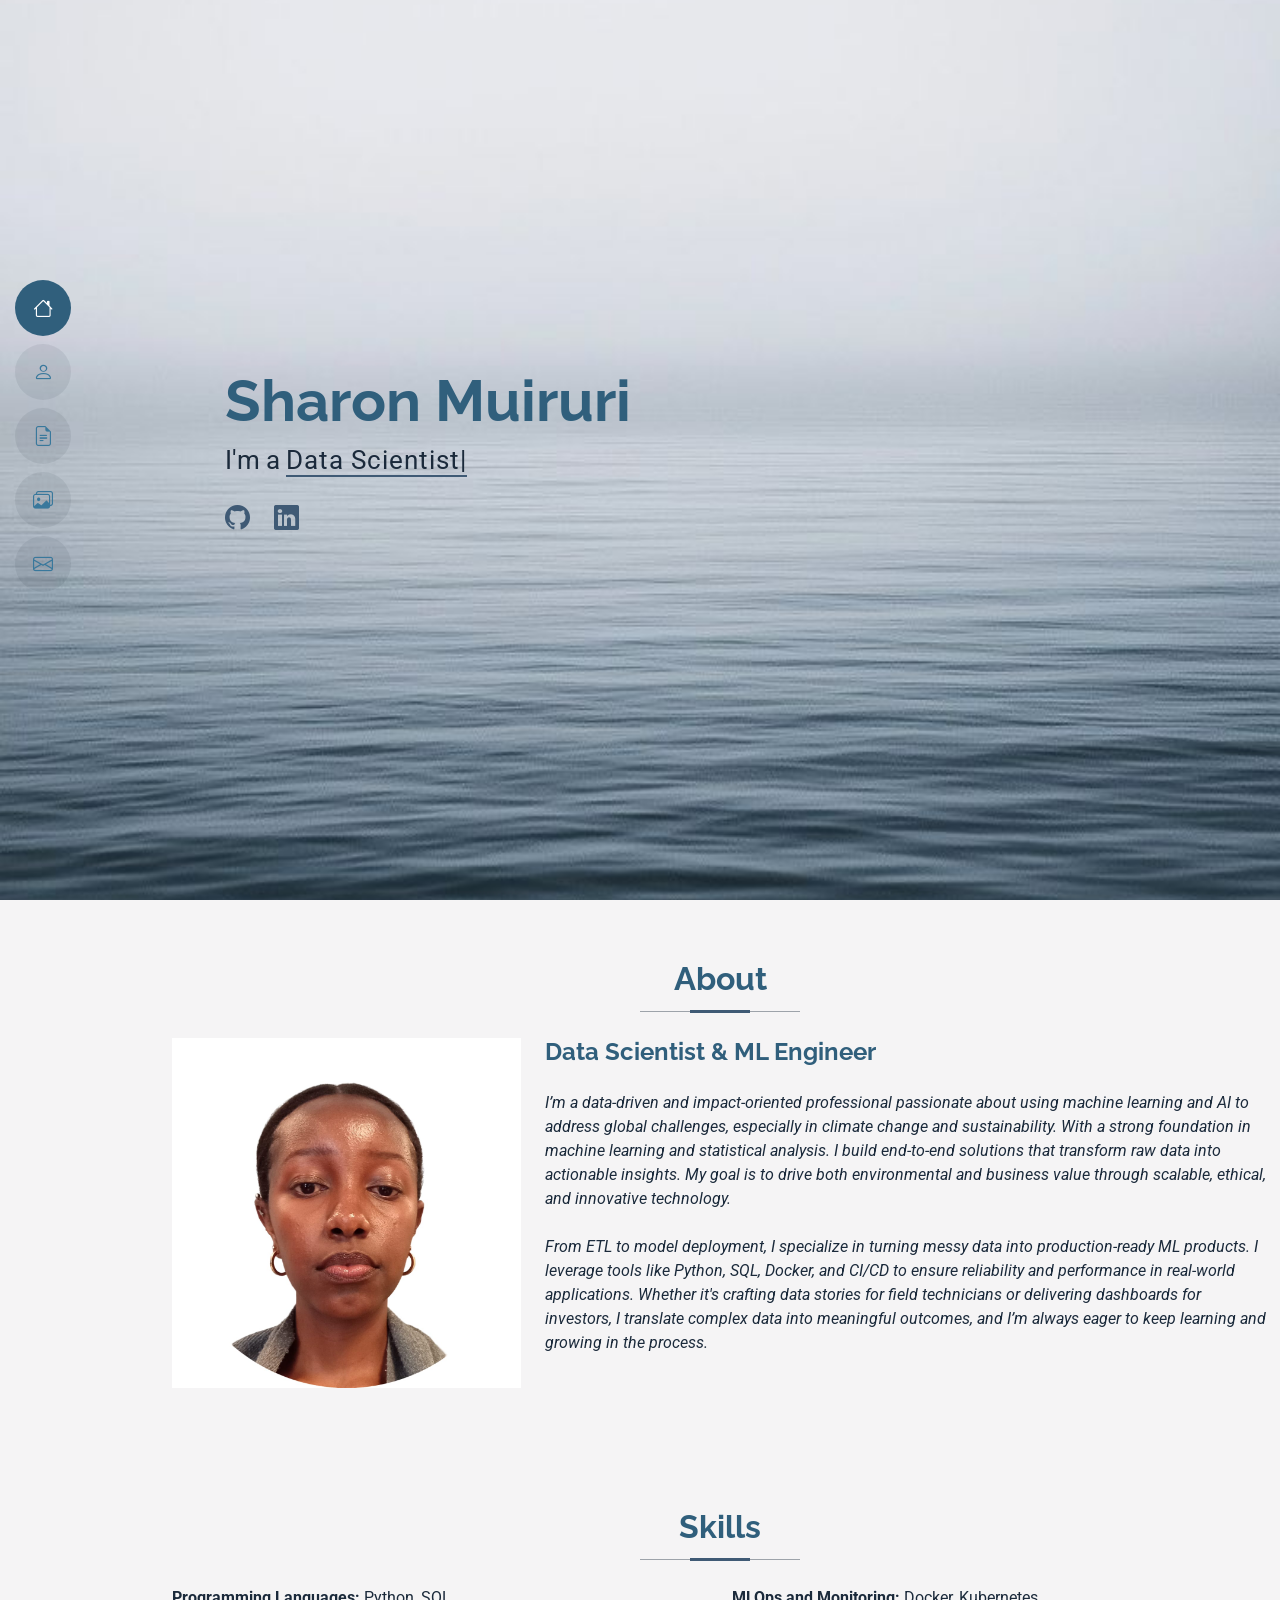
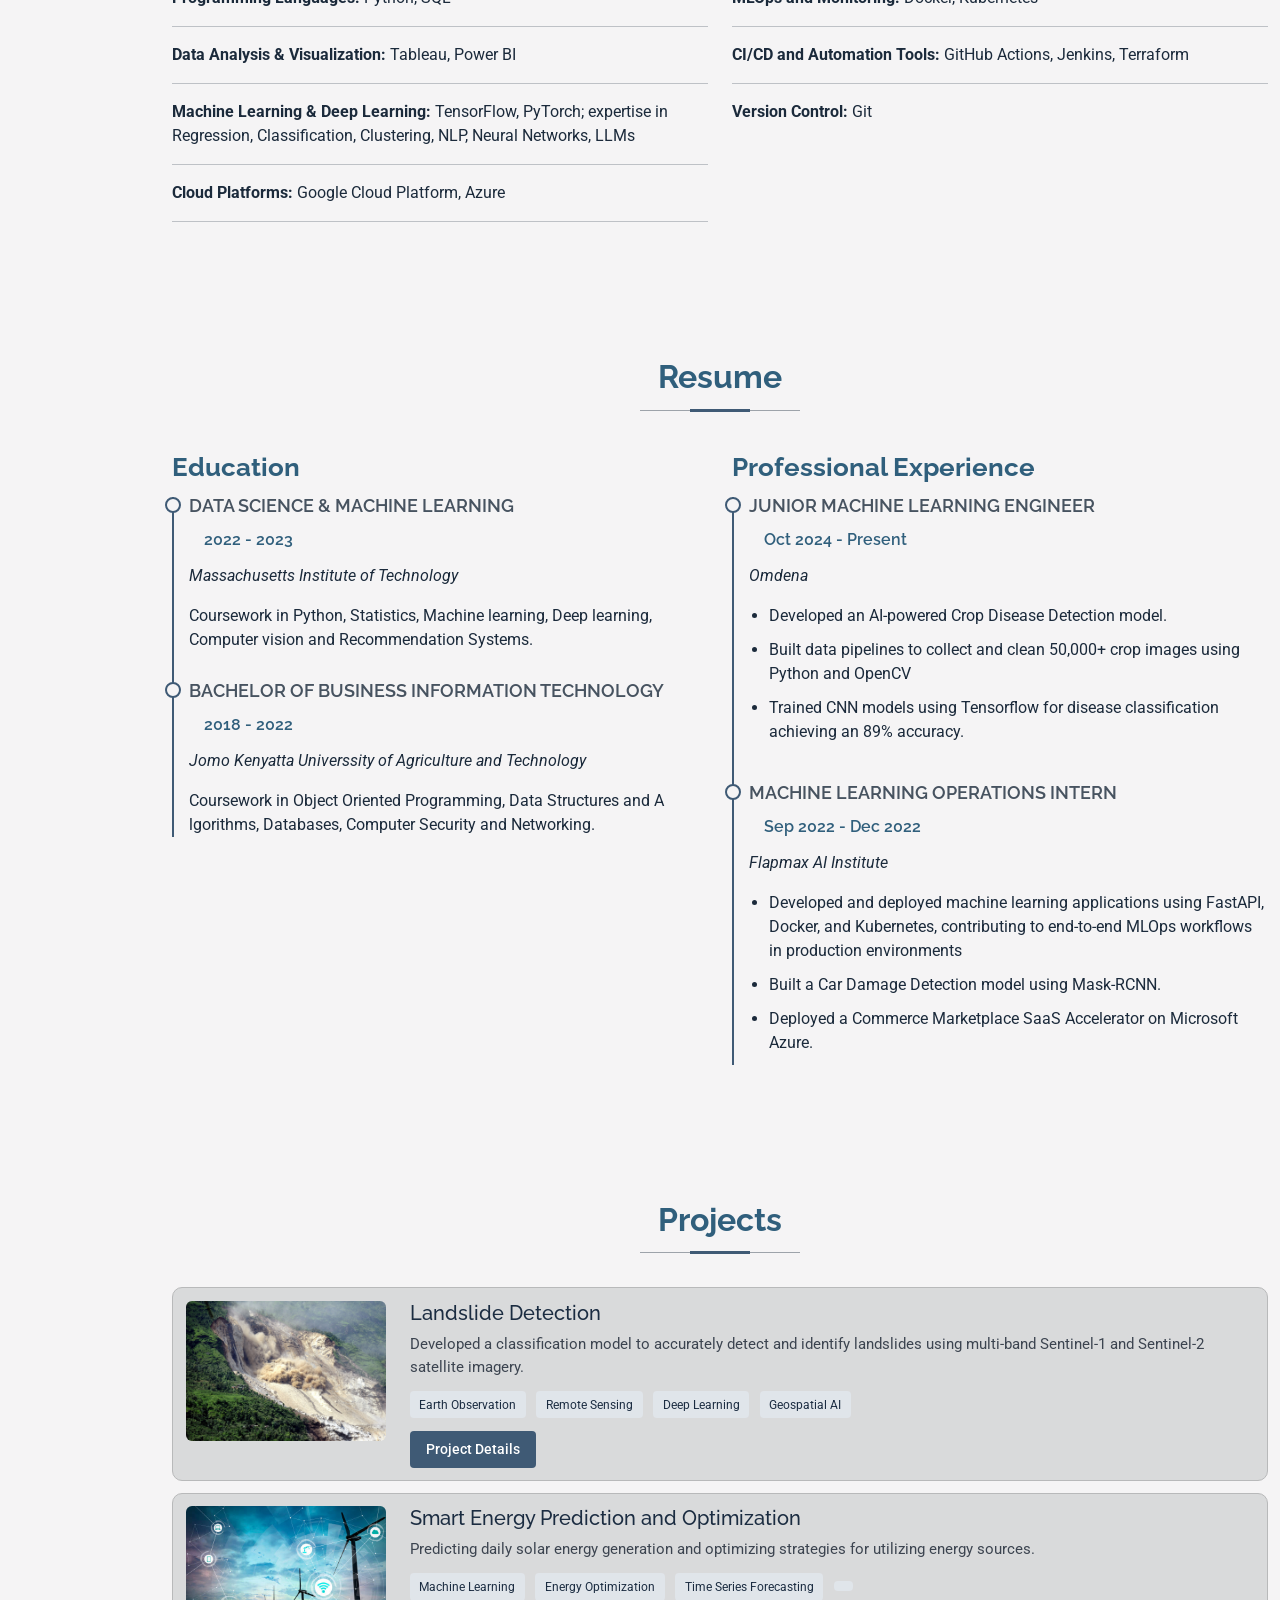
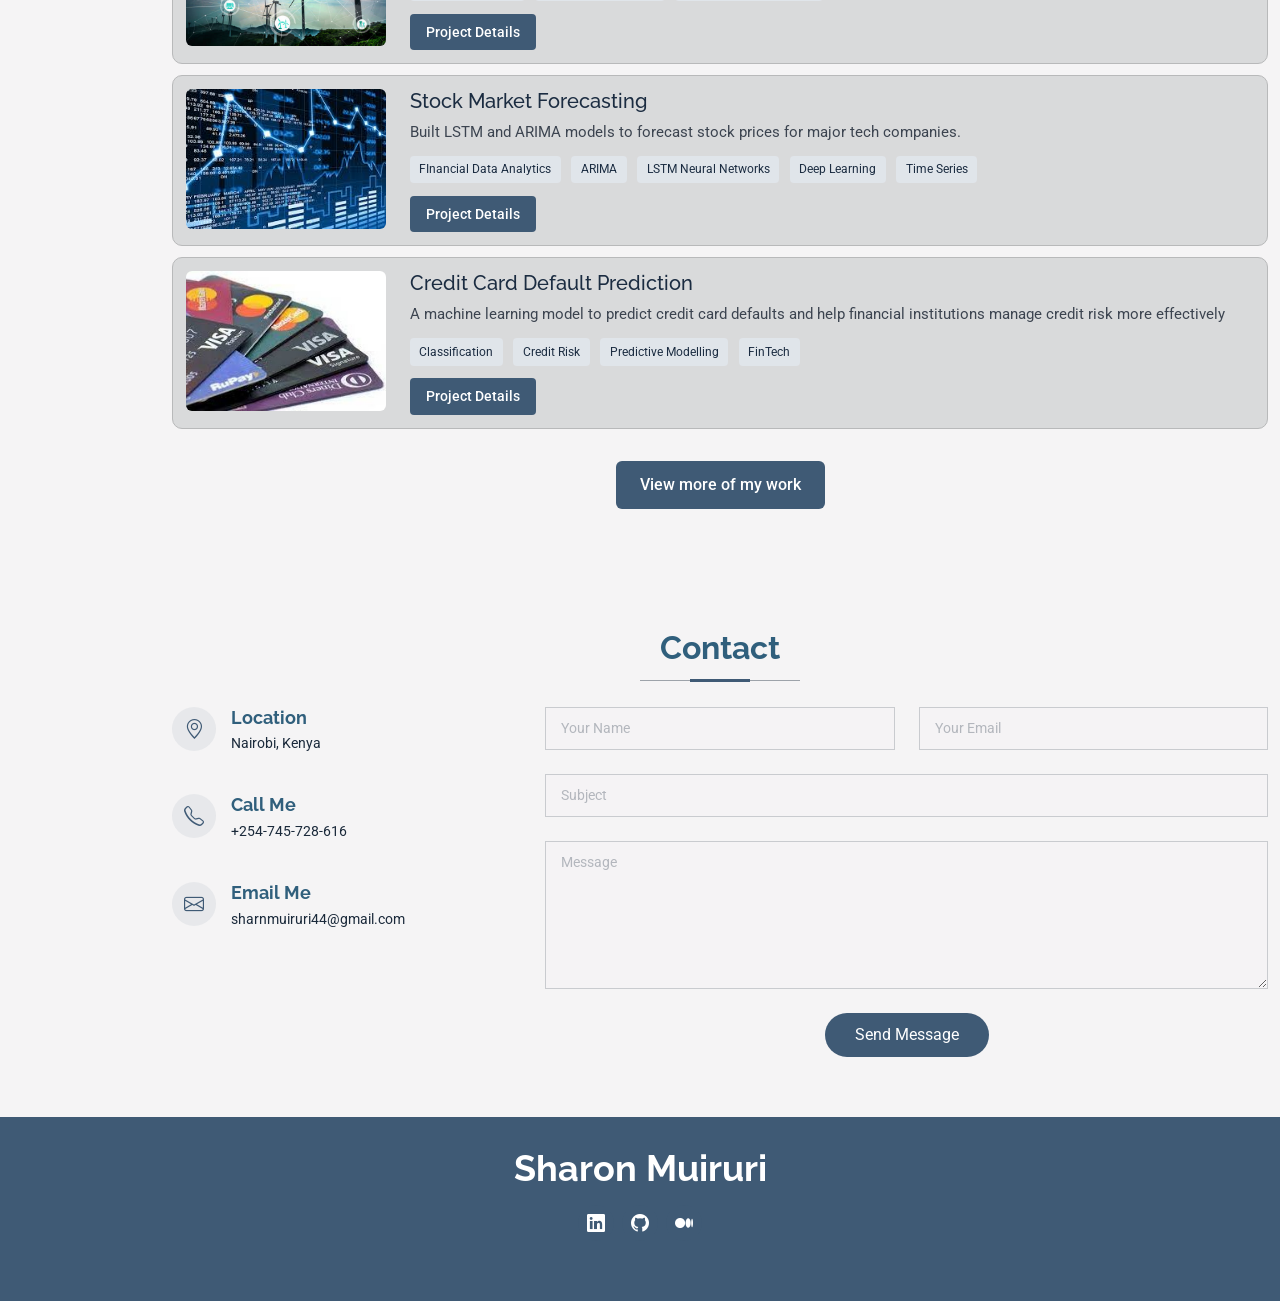
==== commit 05651e66: "Update index.html" ====
--- a/index.html
+++ b/index.html
@@ -97,7 +97,7 @@
           <div class="col-lg-8 content">
             <h2>Data Scientist &amp; ML Engineer</h2>
             <p class="fst-italic py-3">
-              I’m a data-driven and impact-oriented professional passionate about using machine learning and AI to address global challenges, especially in climate change and sustainability. With a strong foundation in machine learning, statistical analysis, and satellite imagery processing, I build end-to-end solutions that transform raw data into actionable insights. My goal is to drive both environmental and business value through scalable, ethical, and innovative technology.
+              I’m a data-driven and impact-oriented professional passionate about using machine learning and AI to address global challenges, especially in climate change and sustainability. With a strong foundation in machine learning and statistical analysis. I build end-to-end solutions that transform raw data into actionable insights. My goal is to drive both environmental and business value through scalable, ethical, and innovative technology.
             <br>
             <br>
             From ETL to model deployment, I specialize in turning messy data into production-ready ML products. I leverage tools like Python, SQL, Docker, and CI/CD to ensure reliability and performance in real-world applications. Whether it's crafting data stories for field technicians or delivering dashboards for investors, I translate complex data into meaningful outcomes, and I’m always eager to keep learning and growing in the process.
@@ -290,7 +290,7 @@
           <!-- Project Card -->
           <div class="portfolio-card">
             <div class="portfolio-thumbnail">
-              <img src="assets/img/portfolio/project-2.jpg" alt="Credit Card Default">
+              <img src="assets/img/portfolio/project-2.jpeg" alt="Credit Card Default">
             </div>
             <div class="portfolio-content">
               <h3><a href="projects/credit_card-default.html">Credit Card Default Prediction</a></h3>
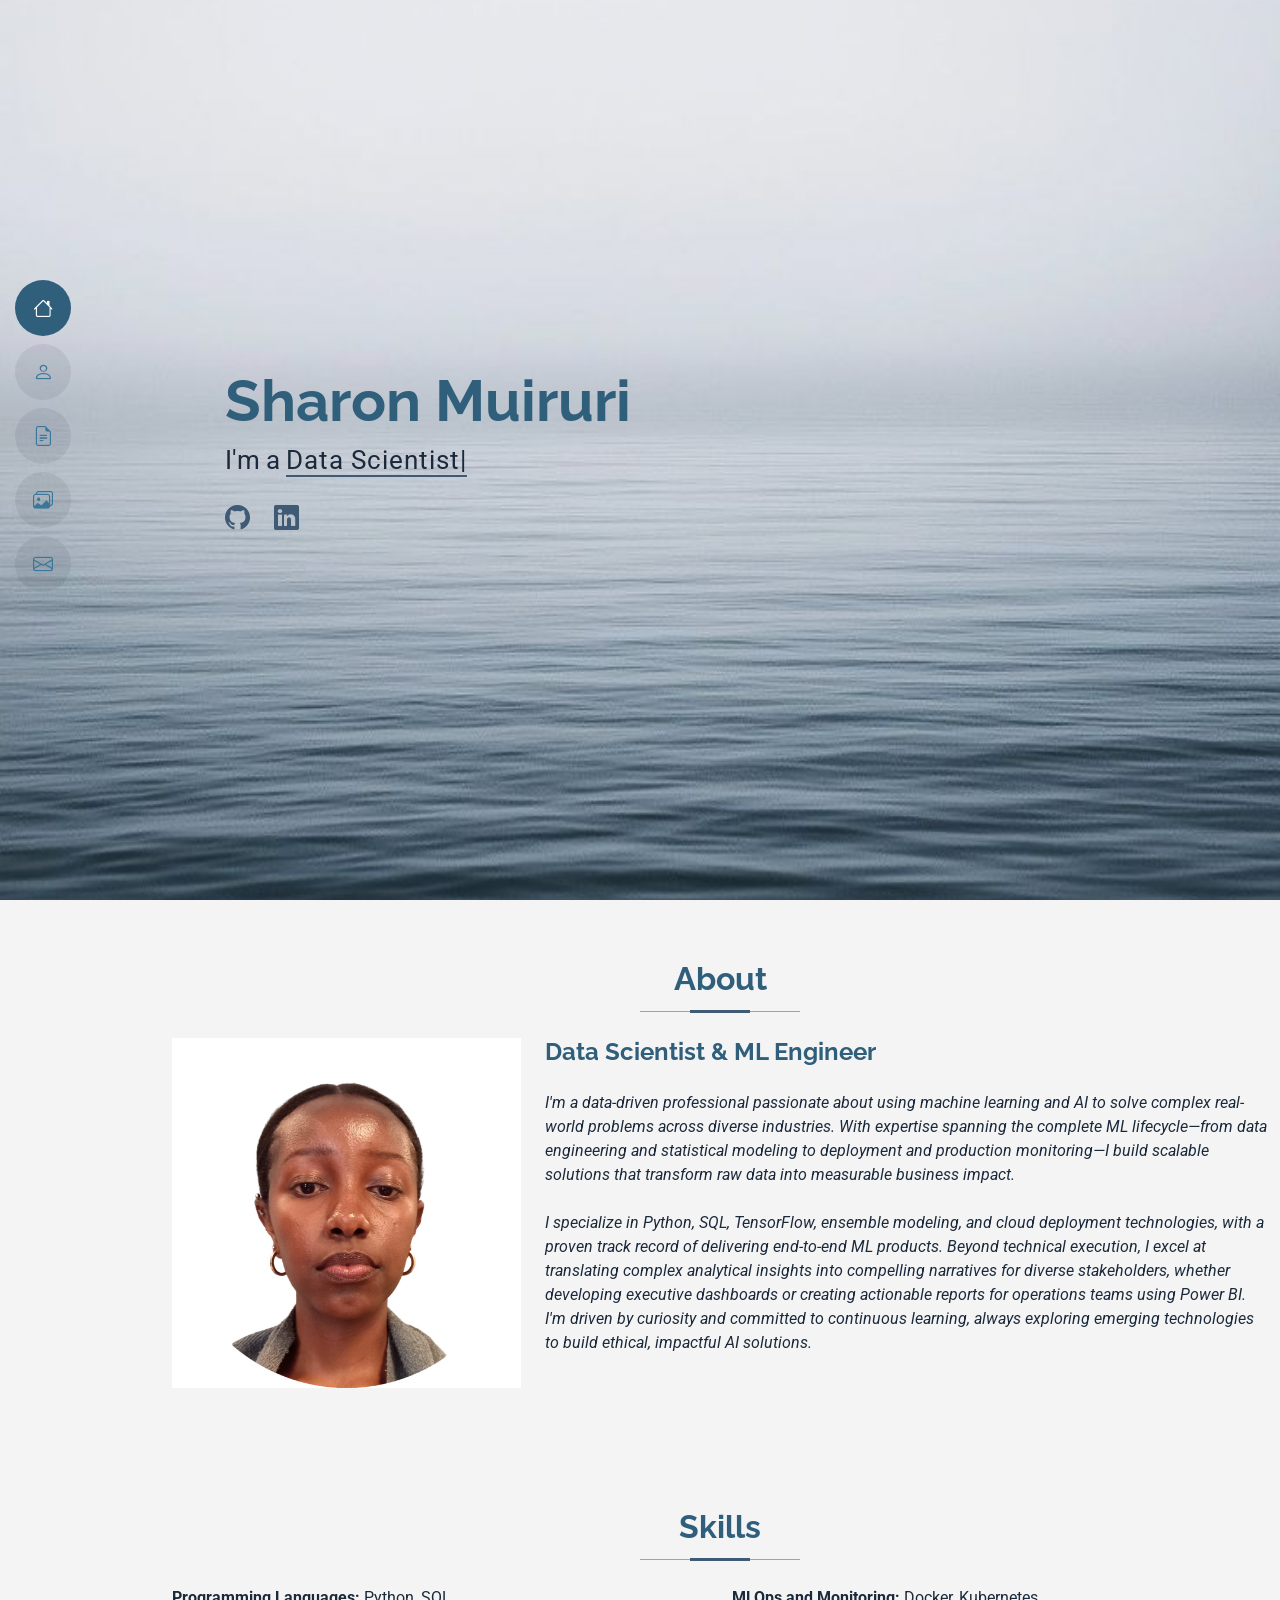
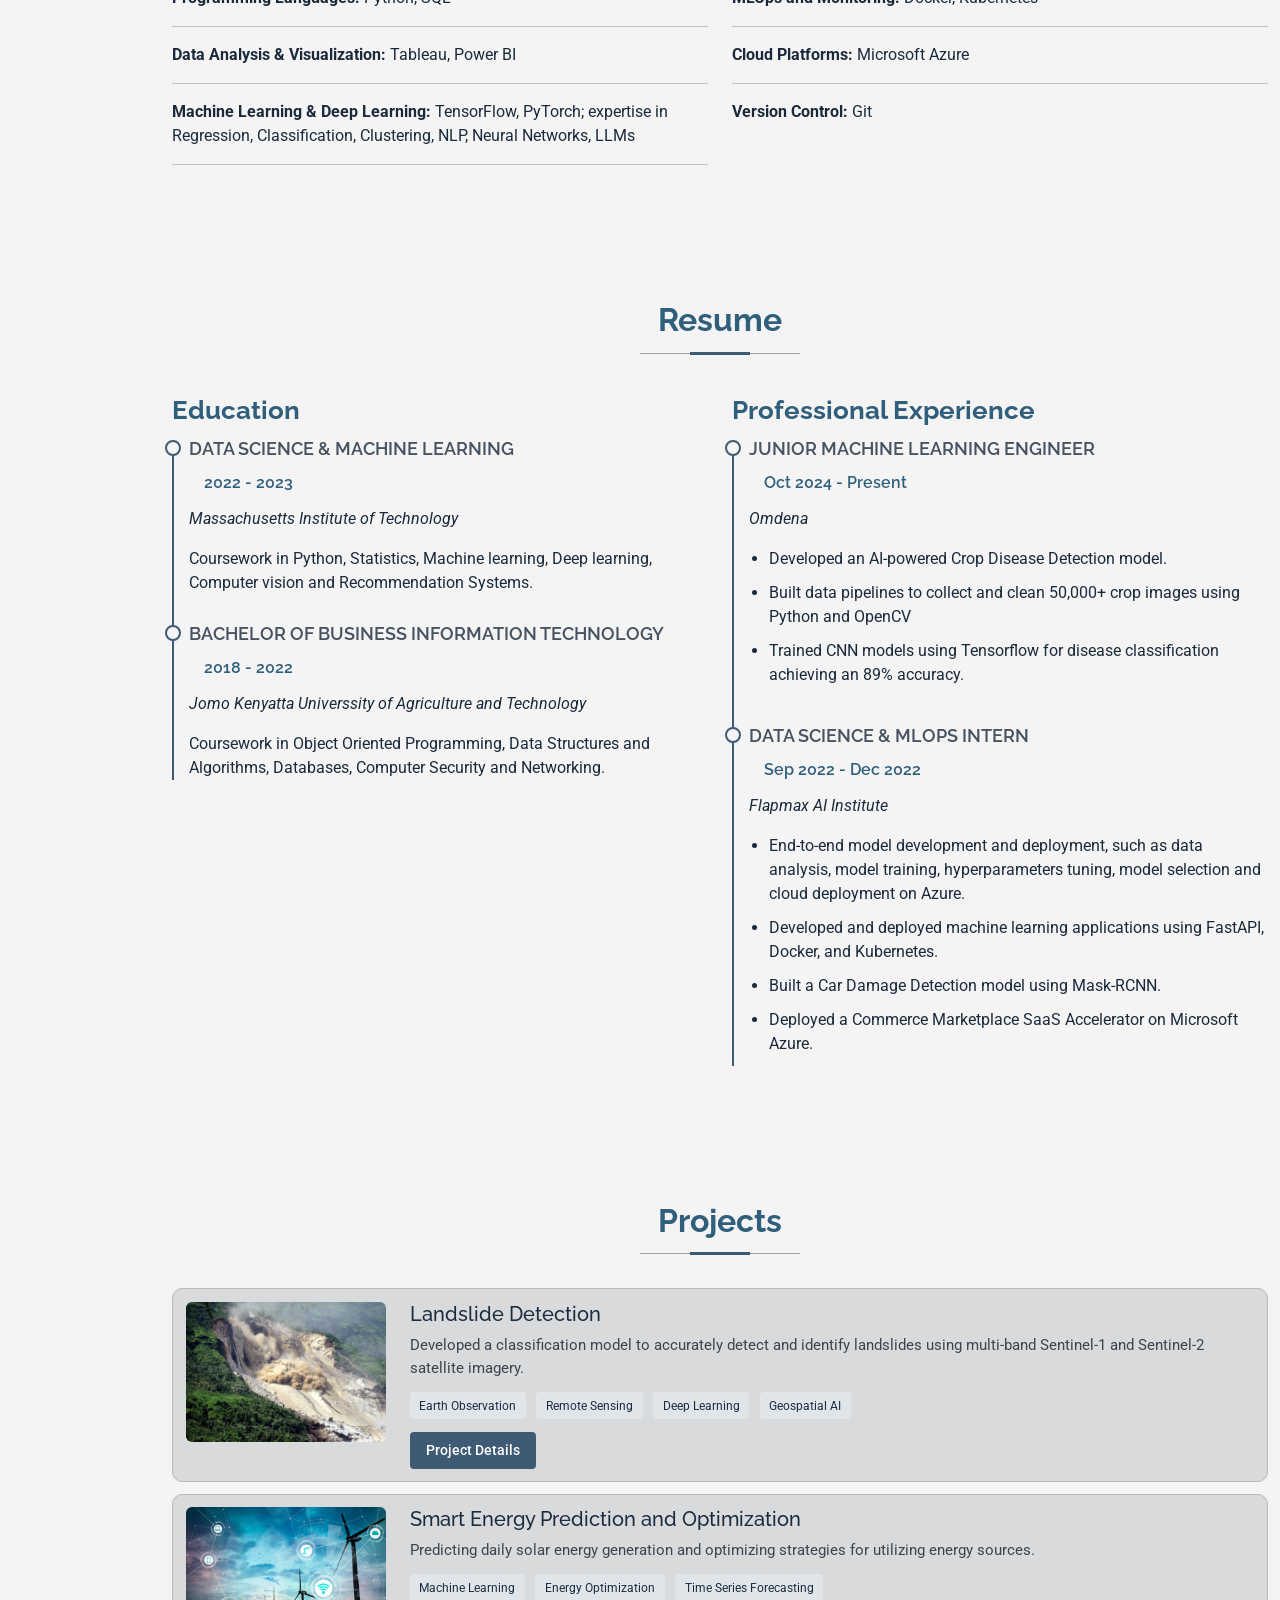
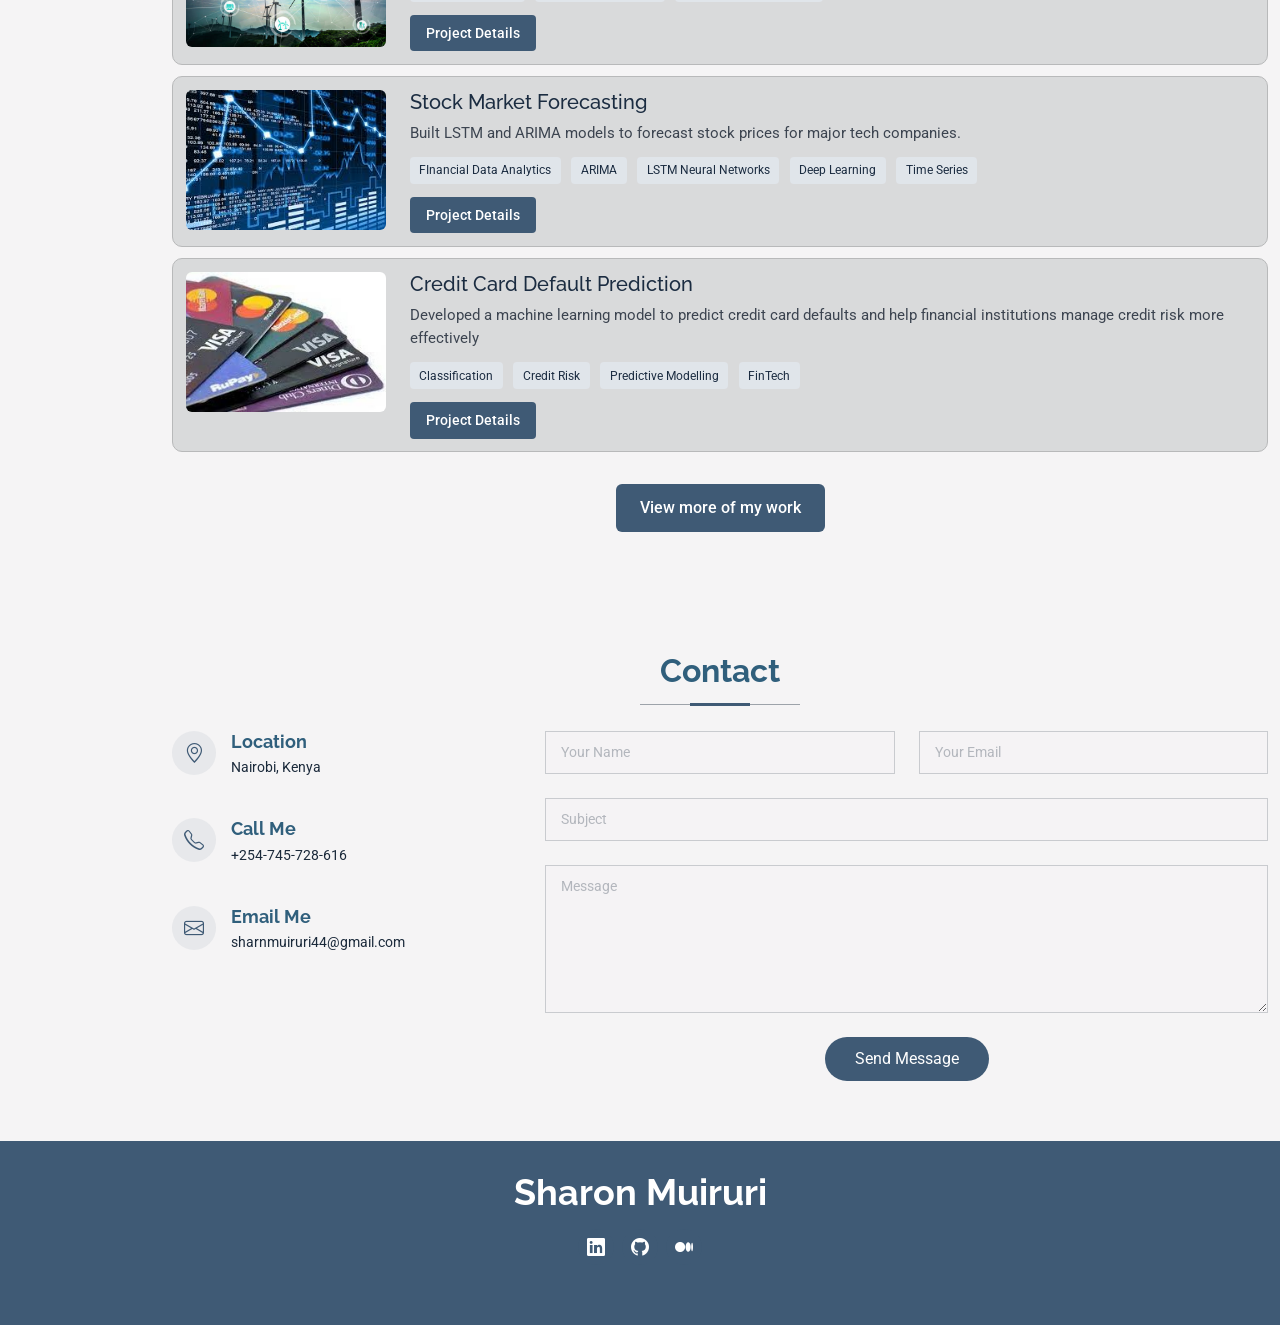
==== commit f4bb42c5: "update index.html" ====
--- a/index.html
+++ b/index.html
@@ -97,10 +97,10 @@
           <div class="col-lg-8 content">
             <h2>Data Scientist &amp; ML Engineer</h2>
             <p class="fst-italic py-3">
-              I’m a data-driven and impact-oriented professional passionate about using machine learning and AI to address global challenges, especially in climate change and sustainability. With a strong foundation in machine learning and statistical analysis. I build end-to-end solutions that transform raw data into actionable insights. My goal is to drive both environmental and business value through scalable, ethical, and innovative technology.
+              I'm a data-driven professional passionate about using machine learning and AI to solve complex real-world problems across diverse industries. With expertise spanning the complete ML lifecycle—from data engineering and statistical modeling to deployment and production monitoring—I build scalable solutions that transform raw data into measurable business impact.
             <br>
             <br>
-            From ETL to model deployment, I specialize in turning messy data into production-ready ML products. I leverage tools like Python, SQL, Docker, and CI/CD to ensure reliability and performance in real-world applications. Whether it's crafting data stories for field technicians or delivering dashboards for investors, I translate complex data into meaningful outcomes, and I’m always eager to keep learning and growing in the process.
+              I specialize in Python, SQL, TensorFlow, ensemble modeling, and cloud deployment technologies, with a proven track record of delivering end-to-end ML products. Beyond technical execution, I excel at translating complex analytical insights into compelling narratives for diverse stakeholders, whether developing executive dashboards or creating actionable reports for operations teams using Power BI. I'm driven by curiosity and committed to continuous learning, always exploring emerging technologies to build ethical, impactful AI solutions.
             </p>
           </div>
         </div>
@@ -109,7 +109,6 @@
 
     </section>
     <!-- /About Section -->
-
     <!-- Skills Section -->
     <section id="skills" class="skills section">
 
@@ -126,14 +125,16 @@
             <hr>
             <span class="skill"><b>Machine Learning & Deep Learning:</b> TensorFlow, PyTorch; expertise in Regression, Classification, Clustering, NLP, Neural Networks, LLMs</span>
             <hr>
-            <span class="skill"><b>Cloud Platforms:</b> Google Cloud Platform, Azure</span>
-            <hr>
+            <!-- <span class="skill"><b>Cloud Platforms:</b> Microsoft Azure</span>
+            <hr> -->
           </div>
       
           <div class="col-lg-6">
             <span class="skill"><b>MLOps and Monitoring:</b> Docker, Kubernetes</span>
             <hr>
-            <span class="skill"><b>CI/CD and Automation Tools:</b> GitHub Actions, Jenkins, Terraform</span>
+            <!-- <span class="skill"><b>CI/CD and Automation Tools:</b> GitHub Actions, Jenkins, Terraform</span>
+            <hr> -->
+            <span class="skill"><b>Cloud Platforms:</b> Microsoft Azure</span>
             <hr>
             <span class="skill"><b>Version Control:</b> Git</span>
           </div>
@@ -169,7 +170,7 @@
               <h4>Bachelor of Business Information Technology</h4>
               <h5>2018 - 2022</h5>
               <p><em>Jomo Kenyatta Universsity of Agriculture and Technology</em></p>
-              <p>Coursework in Object Oriented Programming, Data Structures and A lgorithms, Databases, Computer Security and Networking. </p>
+              <p>Coursework in Object Oriented Programming, Data Structures and Algorithms, Databases, Computer Security and Networking. </p>
             </div>
 
           </div>
@@ -195,12 +196,12 @@
             </div>
 
             <div class="resume-item">
-              <h4>Machine Learning Operations Intern</h4>
+              <h4>Data Science & MLOps Intern</h4>
               <h5>Sep 2022 - Dec 2022</h5>
               <p><em>Flapmax AI Institute</em></p>
               <ul>
-                <!-- <li>Conducted data cleaning, eda, and feature engineering to prepare datasets for machine learning models.</li> -->
-                <li>Developed and deployed machine learning applications using FastAPI, Docker, and Kubernetes, contributing to end-to-end MLOps workflows in production environments</li>
+                <li>End-to-end model development and deployment, such as data analysis, model training, hyperparameters tuning, model selection and cloud deployment on Azure.</li>
+                <li>Developed and deployed machine learning applications using FastAPI, Docker, and Kubernetes.</li>
                 <li>Built a Car Damage Detection model using Mask-RCNN.</li>
                 <li>Deployed a Commerce Marketplace SaaS Accelerator on Microsoft Azure.</li>
               </ul>
@@ -262,7 +263,6 @@
                 <span>Machine Learning</span>
                 <span>Energy Optimization</span>
                 <span>Time Series Forecasting</span>
-                <span></span>
               </div>
               <a class="details-button" href="projects/energy-optimization.html"> Project Details</a>
             </div>
@@ -290,11 +290,11 @@
           <!-- Project Card -->
           <div class="portfolio-card">
             <div class="portfolio-thumbnail">
-              <img src="assets/img/portfolio/project-2.jpeg" alt="Credit Card Default">
+              <img src="assets/img/portfolio/creditcard.jpeg" alt="Credit Card Default">
             </div>
             <div class="portfolio-content">
               <h3><a href="projects/credit_card-default.html">Credit Card Default Prediction</a></h3>
-              <p class="portfolio-description">A machine learning model to predict credit card defaults and help financial institutions manage credit risk more effectively</p>
+              <p class="portfolio-description">Developed a machine learning model to predict credit card defaults and help financial institutions manage credit risk more effectively</p>
               <div class="portfolio-tags">
                 <span>Classification</span>
                 <span>Credit Risk</span>
@@ -656,7 +656,8 @@
 
       </div>
 
-    </section><!-- /Contact Section -->
+    </section>
+    <!-- /Contact Section -->
 
   </main>
 
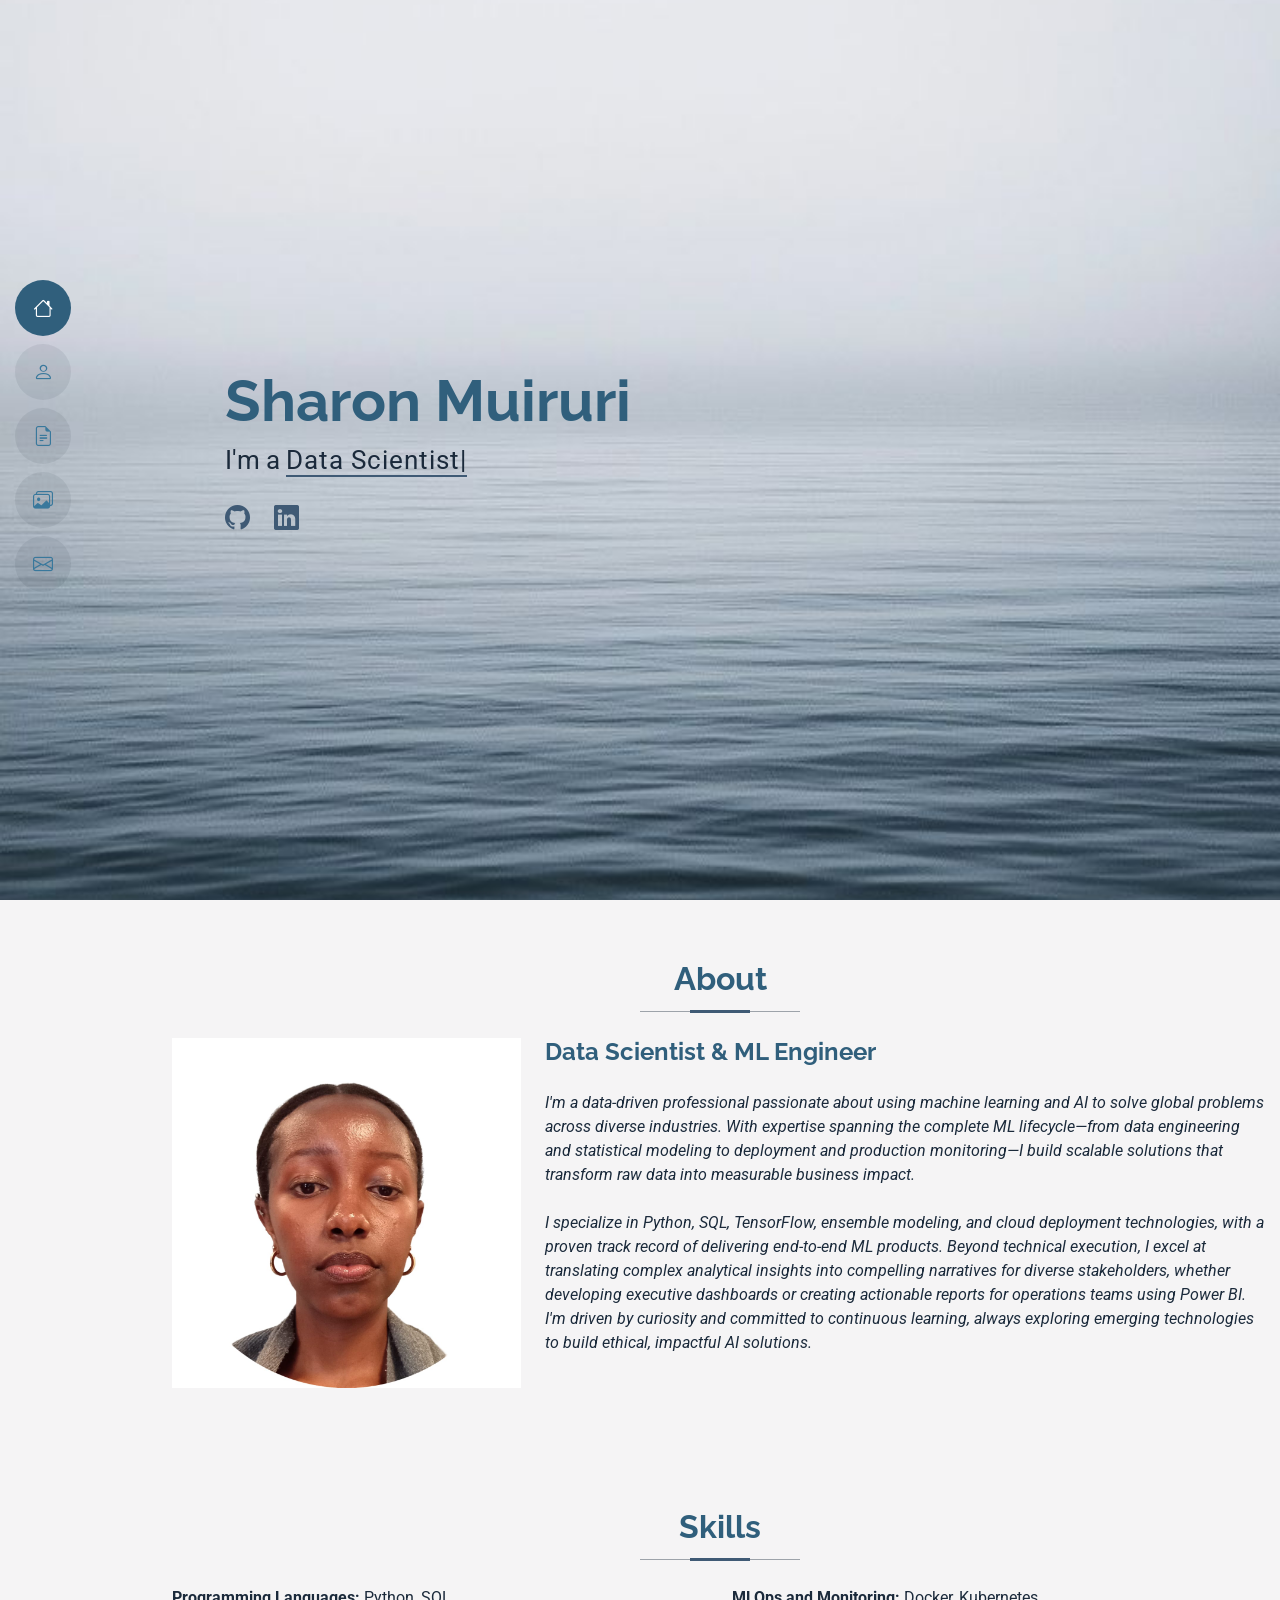
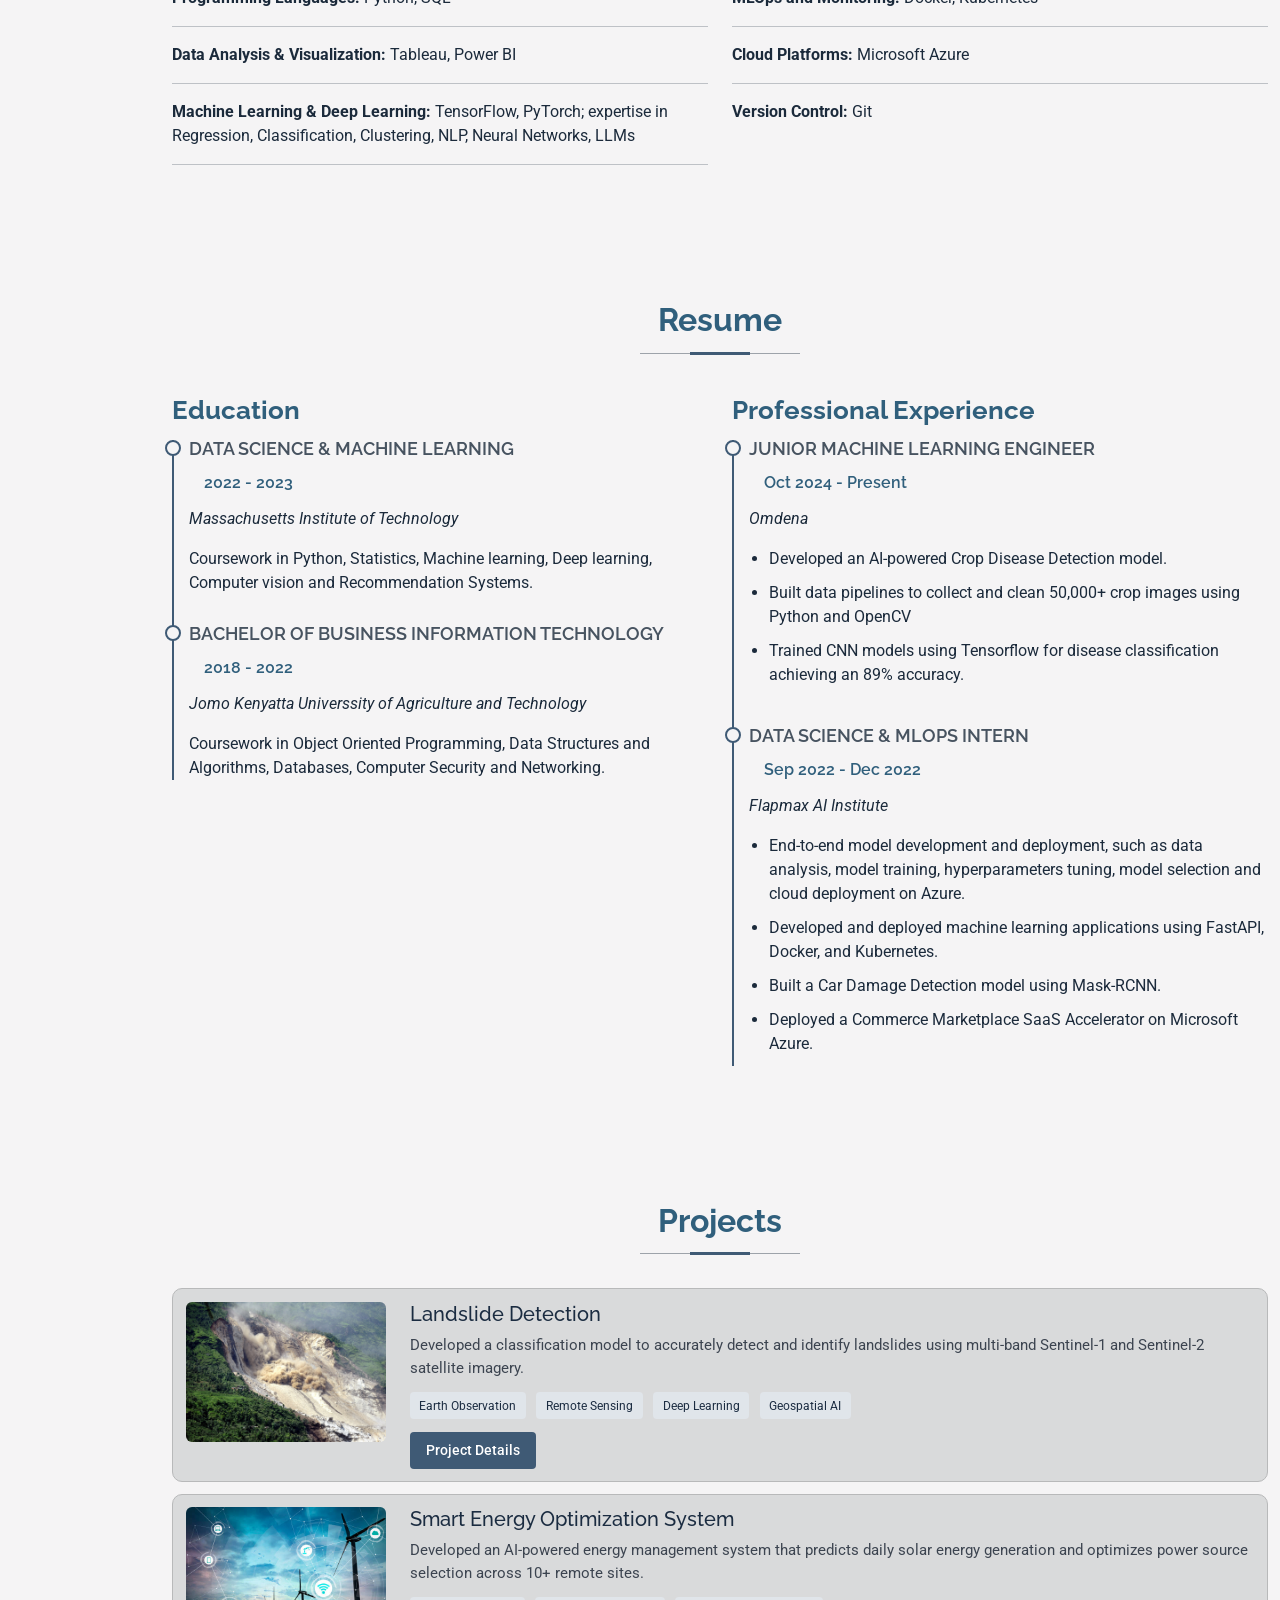
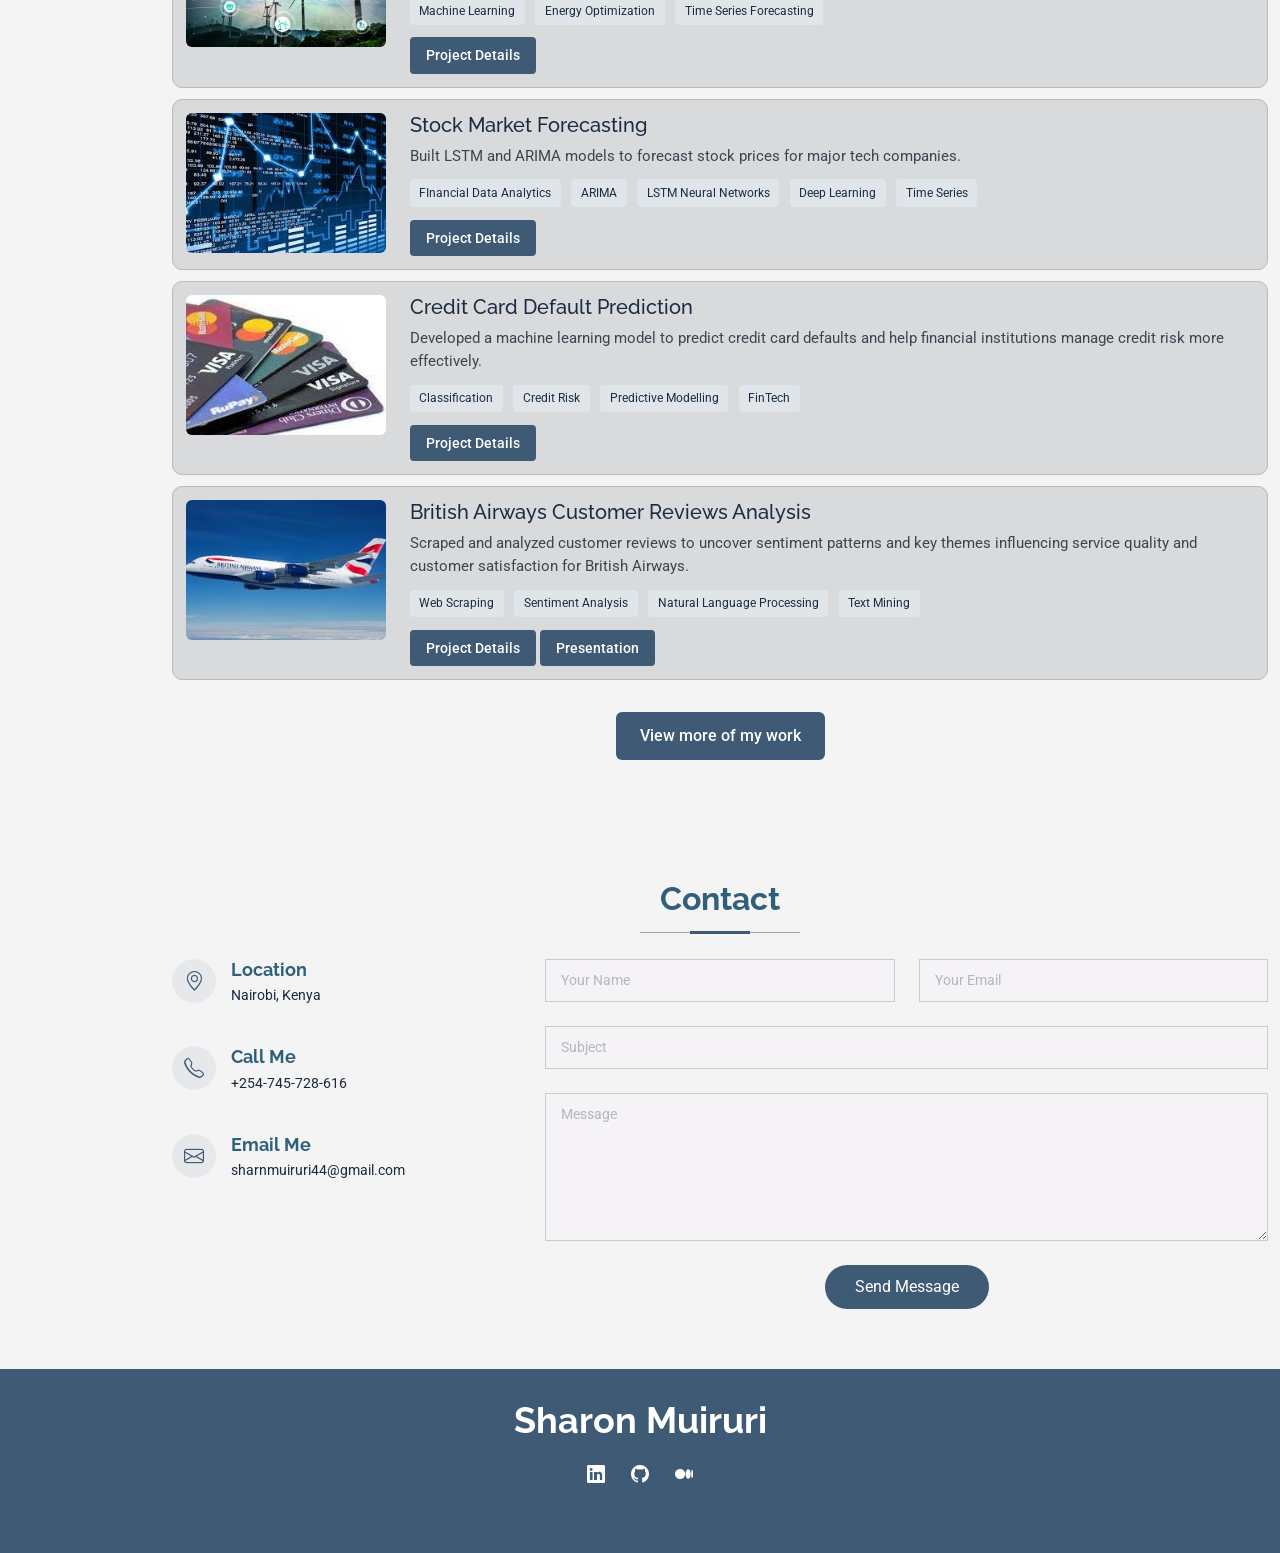
==== commit 60bcde26: "update html files" ====
--- a/index.html
+++ b/index.html
@@ -97,7 +97,7 @@
           <div class="col-lg-8 content">
             <h2>Data Scientist &amp; ML Engineer</h2>
             <p class="fst-italic py-3">
-              I'm a data-driven professional passionate about using machine learning and AI to solve complex real-world problems across diverse industries. With expertise spanning the complete ML lifecycle—from data engineering and statistical modeling to deployment and production monitoring—I build scalable solutions that transform raw data into measurable business impact.
+              I'm a data-driven professional passionate about using machine learning and AI to solve global problems across diverse industries. With expertise spanning the complete ML lifecycle—from data engineering and statistical modeling to deployment and production monitoring—I build scalable solutions that transform raw data into measurable business impact.
             <br>
             <br>
               I specialize in Python, SQL, TensorFlow, ensemble modeling, and cloud deployment technologies, with a proven track record of delivering end-to-end ML products. Beyond technical execution, I excel at translating complex analytical insights into compelling narratives for diverse stakeholders, whether developing executive dashboards or creating actionable reports for operations teams using Power BI. I'm driven by curiosity and committed to continuous learning, always exploring emerging technologies to build ethical, impactful AI solutions.
@@ -257,8 +257,8 @@
               <img src="assets/img/portfolio/smart-energy-project.jpg" alt="Energy">
             </div>
             <div class="portfolio-content">
-              <h3><a href="projects/landslide-detection.html">Smart Energy Prediction and Optimization</a></h3>
-              <p class="portfolio-description">Predicting daily solar energy generation and optimizing strategies for utilizing energy sources.</p>
+              <h3><a href="projects/energy-optimization.html">Smart Energy Optimization System</a></h3>
+              <p class="portfolio-description">Developed an AI-powered energy management system that predicts daily solar energy generation and optimizes power source selection across 10+ remote sites.</p>
               <div class="portfolio-tags">
                 <span>Machine Learning</span>
                 <span>Energy Optimization</span>
@@ -293,8 +293,8 @@
               <img src="assets/img/portfolio/creditcard.jpeg" alt="Credit Card Default">
             </div>
             <div class="portfolio-content">
-              <h3><a href="projects/credit_card-default.html">Credit Card Default Prediction</a></h3>
-              <p class="portfolio-description">Developed a machine learning model to predict credit card defaults and help financial institutions manage credit risk more effectively</p>
+              <h3><a href="projects/credit-card-default.html">Credit Card Default Prediction</a></h3>
+              <p class="portfolio-description">Developed a machine learning model to predict credit card defaults and help financial institutions manage credit risk more effectively.</p>
               <div class="portfolio-tags">
                 <span>Classification</span>
                 <span>Credit Risk</span>
@@ -306,22 +306,23 @@
           </div>
 
           <!-- Project Card -->
-          <!-- <div class="portfolio-card">
+          <div class="portfolio-card">
             <div class="portfolio-thumbnail">
-              <img src="assets/img/portfolio/project-1.jpeg" alt="Landslide Detection">
+              <img src="assets/img/portfolio/project-5.jpg" alt="Customer Reviews Analysis">
             </div>
             <div class="portfolio-content">
-              <h3><a href="projects/landslide-detection.html">Landslide Detection Using Sentinel-1 and CNN</a></h3>
-              <p class="portfolio-description">A deep learning model trained on SAR and optical imagery to classify landslide-prone zones.</p>
+              <h3><a href="projects/ba-customer-reviews.html">British Airways Customer Reviews Analysis</a></h3>
+              <p class="portfolio-description">Scraped and analyzed customer reviews to uncover sentiment patterns and key themes influencing service quality and customer satisfaction for British Airways.</p>
               <div class="portfolio-tags">
-                <span>Earth Observation</span>
-                <span>Remote Sensing</span>
-                <span>Deep Learning</span>
-                <span>Computer Vision</span>
-              </div>
-              <a class="details-button" href="projects/landslide-detection.html"> Project Details</a>
-            </div>
-          </div>   -->
+                <span>Web Scraping</span>
+                <span>Sentiment Analysis</span>
+                <span>Natural Language Processing</span>
+                <span>Text Mining</span>
+              </div>
+              <a class="details-button" href="projects/ba-customer-reviews.html"> Project Details</a>
+              <a class="details-button" onclick="location.href='https://docs.google.com/presentation/d/1-ZDQMtWtkRu_gdx8vNp76J1edsoAXMWO/edit?usp=sharing&ouid=105911493654513342346&rtpof=true&sd=true'"> Presentation</a>
+            </div>
+          </div>  
 
         </div>
         <div class="view-more-container">
